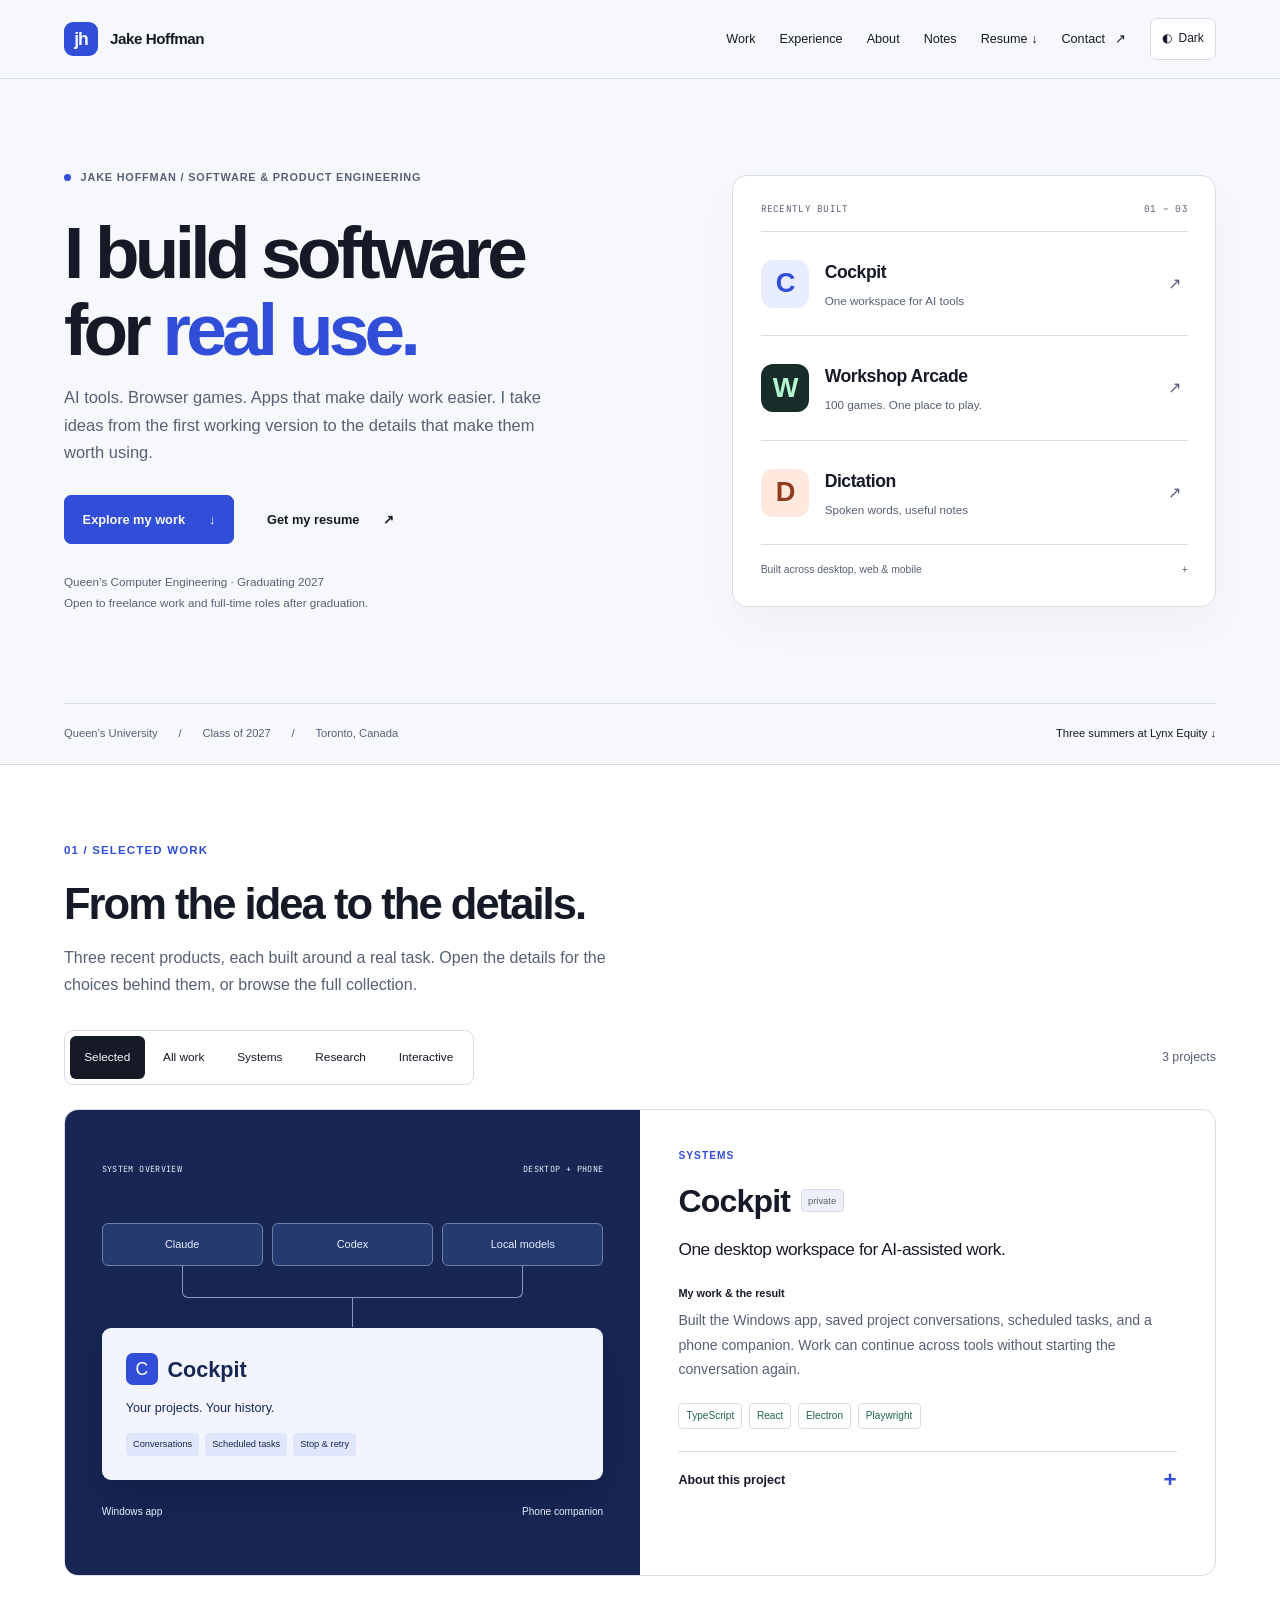
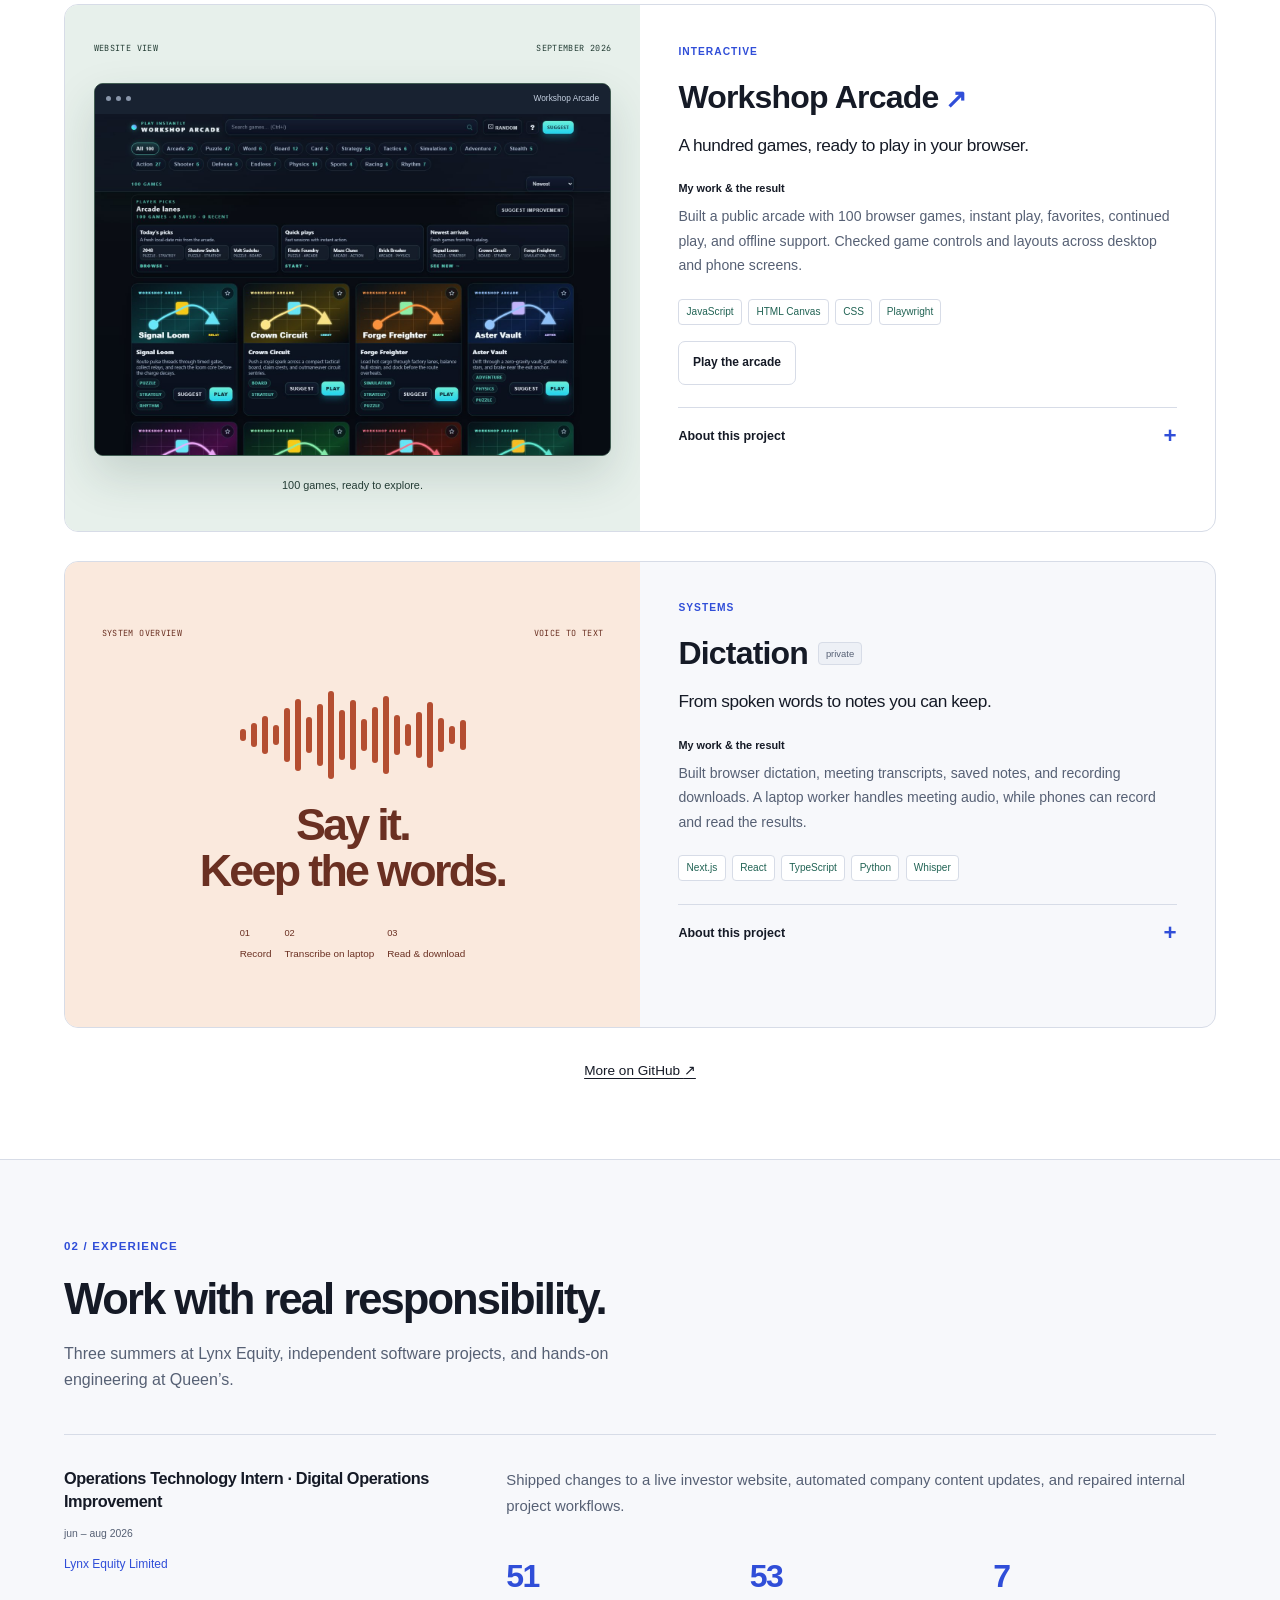
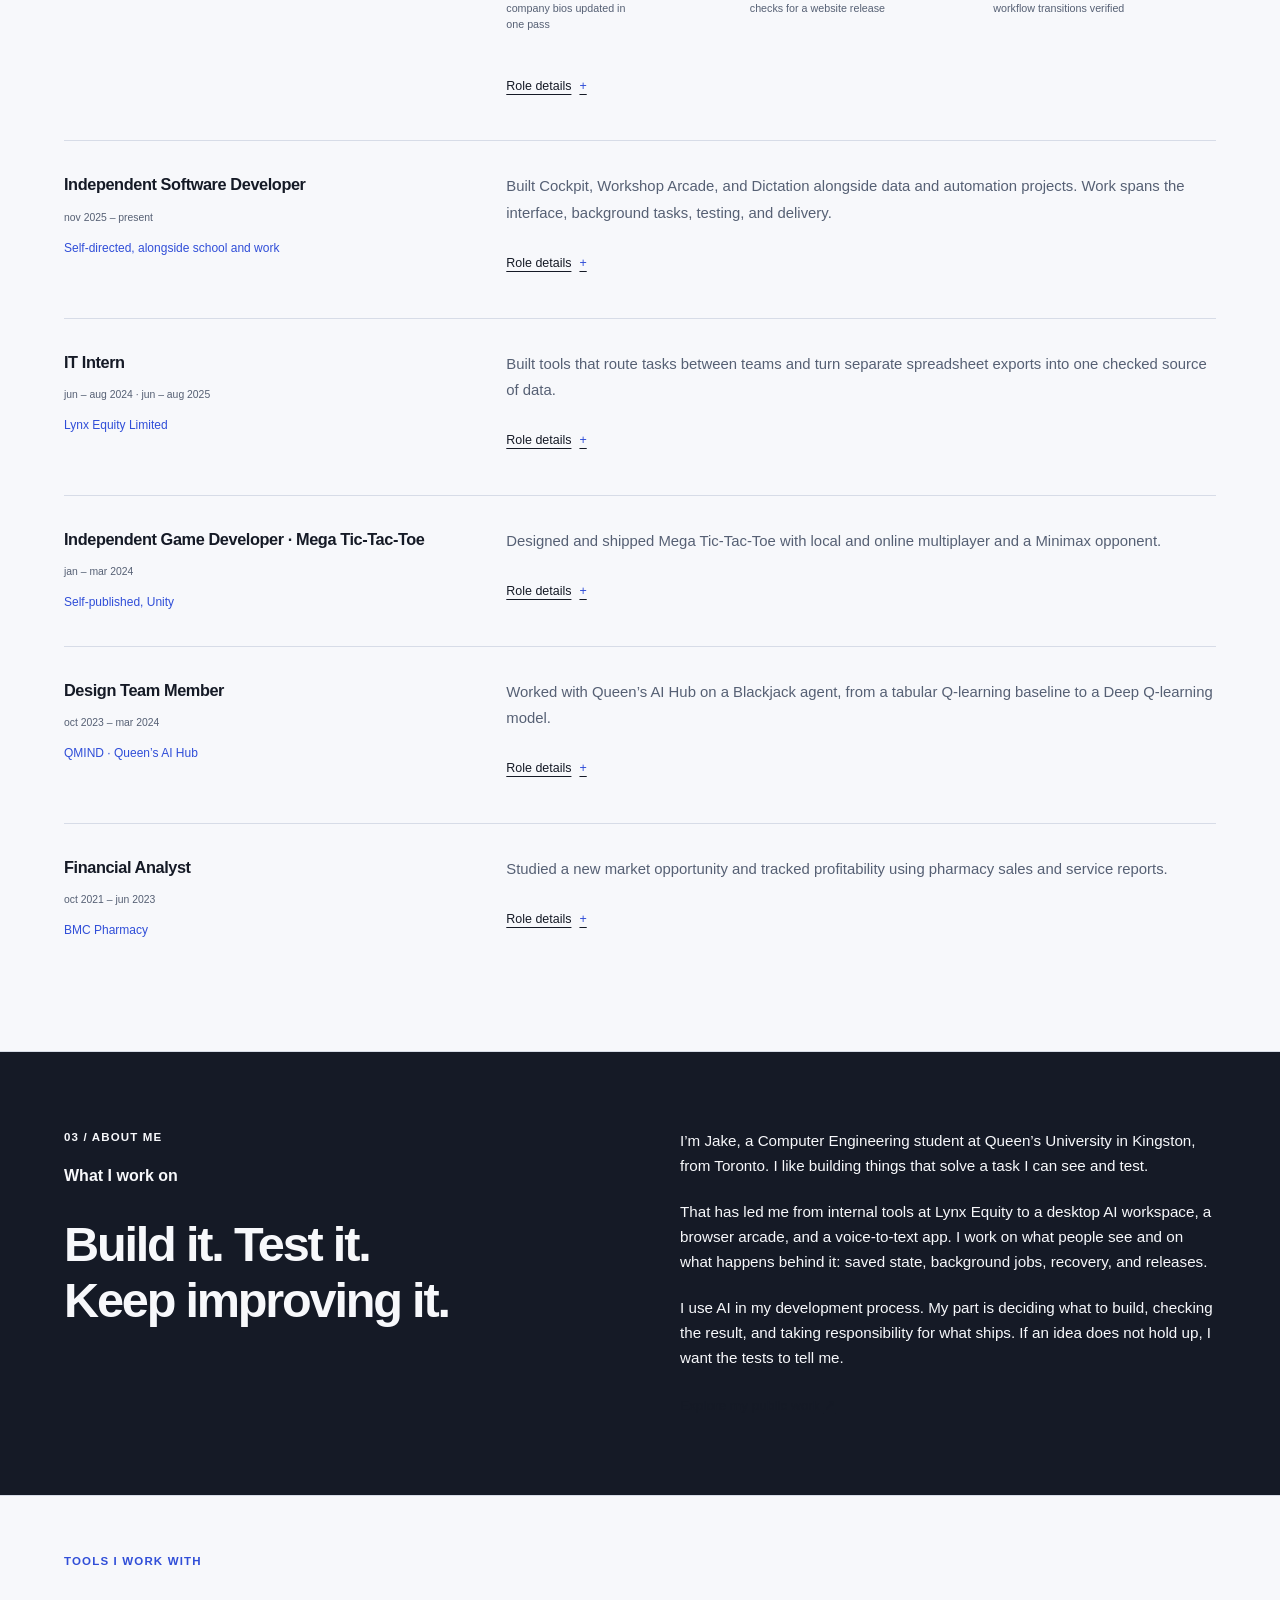
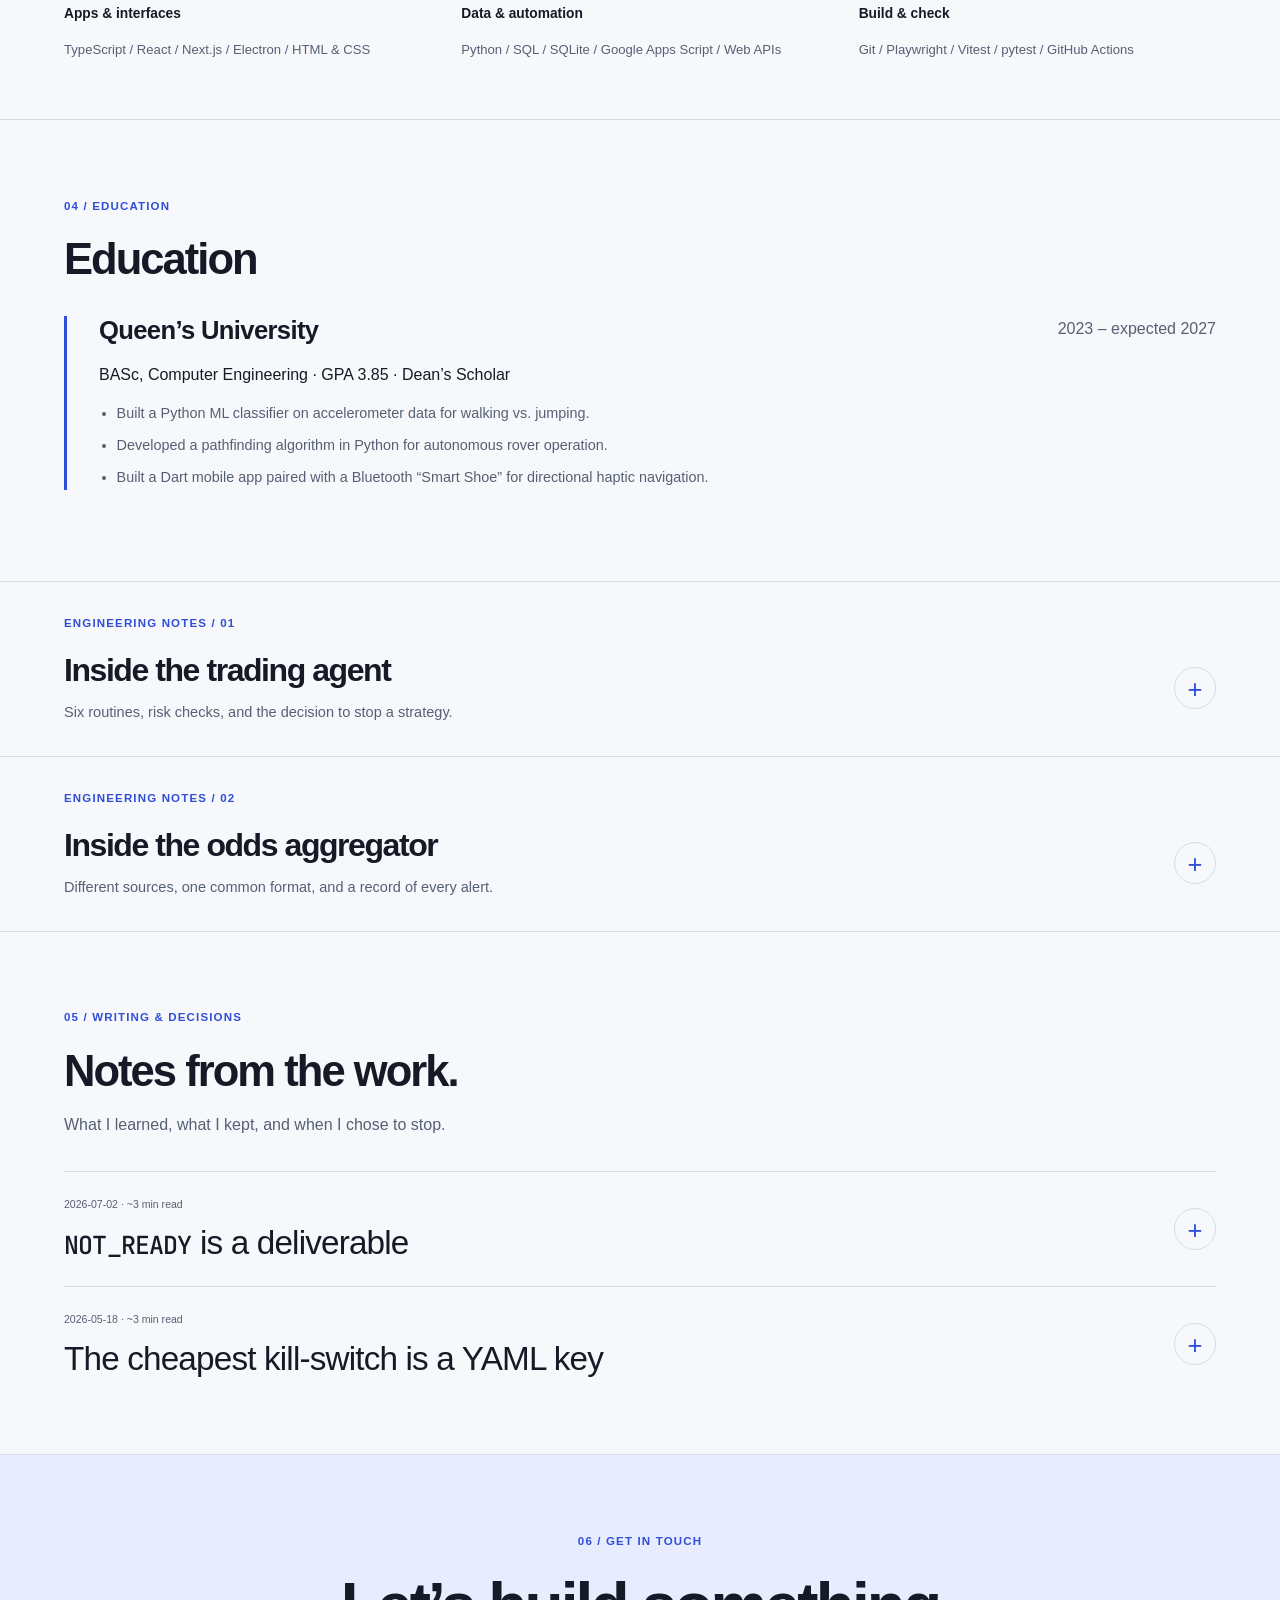
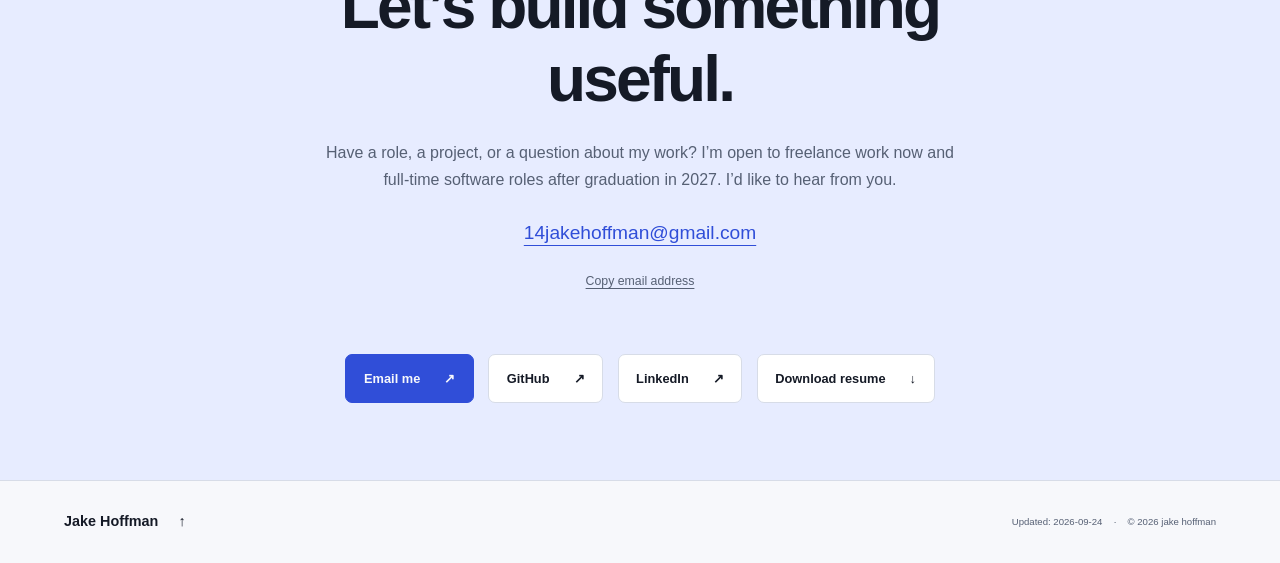
==== index.html @ 3e536b74 "Mark Contact as current at the bottom of the page" ====
<!doctype html>
<html lang="en">
  <head>
    <meta charset="utf-8" />
    <meta name="viewport" content="width=device-width, initial-scale=1" />
    <title>Jake Hoffman | Software, AI Tools &amp; Web Apps</title>
    <script>
      (function () {
        try {
          var stored = localStorage.getItem("jh-theme");
          var prefersLight = window.matchMedia("(prefers-color-scheme: light)").matches;
          var theme = stored || (prefersLight ? "light" : "dark");
          document.documentElement.setAttribute("data-theme", theme);
        } catch (e) {}
      })();
    </script>
    <meta name="description" content="Jake Hoffman builds software for real use: an AI workspace, 100 browser games, and voice-to-text tools. Queen's Computer Engineering, class of 2027." />
    <link rel="preload" href="assets/fonts/jetbrains-mono-variable.woff2" as="font" type="font/woff2" crossorigin />
    <link rel="stylesheet" href="styles.css?v=fb55c5b40f" />
    <noscript><style>.nav-toggle { display: none; } .nav-menu { display: flex; position: static; max-height: none; flex-wrap: wrap; flex-direction: row; gap: 1rem; padding: 0 0 1rem; width: 100%; } .site-header { position: static; } .site-nav { flex-wrap: wrap; padding-top: 1rem; } .theme-toggle { display: none; }</style></noscript>
    <meta property="og:type" content="profile" />
    <meta property="og:title" content="Jake Hoffman | Software built for real use" />
    <meta property="og:description" content="Explore Cockpit, Workshop Arcade, Dictation, and the work behind them. Queen's Computer Engineering, class of 2027." />
    <meta property="og:url" content="https://jakethehoffer.github.io/website/" />
    <meta property="og:image" content="https://jakethehoffer.github.io/website/assets/og-image.png" />
    <meta property="og:image:width" content="1200" />
    <meta property="og:image:height" content="630" />
    <meta property="og:image:alt" content="Jake Hoffman. Software built for real use. Queen's University, class of 2027, Toronto, Canada." />
    <meta name="twitter:card" content="summary_large_image" />
    <meta name="twitter:image" content="https://jakethehoffer.github.io/website/assets/og-image.png" />
    <meta name="theme-color" content="#101318" media="(prefers-color-scheme: dark)" />
    <meta name="theme-color" content="#f7f8fb" media="(prefers-color-scheme: light)" />
    <link rel="icon" type="image/svg+xml" href="favicon.svg" />
    <link rel="icon" type="image/x-icon" href="favicon.ico" sizes="32x32" />
    <link rel="apple-touch-icon" href="apple-touch-icon.png" sizes="180x180" />
    <link rel="canonical" href="https://jakethehoffer.github.io/website/" />
    <meta name="author" content="Jake Hoffman" />
    <script type="application/ld+json">
    {
      "@context": "https://schema.org",
      "@type": "Person",
      "name": "Jake Hoffman",
      "email": "mailto:14jakehoffman@gmail.com",
      "url": "https://jakethehoffer.github.io/website/",
      "affiliation": {
        "@type": "CollegeOrUniversity",
        "name": "Queen's University"
      },
      "jobTitle": "Computer Engineering Student",
      "knowsAbout": [
        "Python", "TypeScript", "JavaScript", "React", "Electron", "SQL",
        "Next.js", "Playwright", "Unity",
        "Machine learning", "Automation", "Desktop applications"
      ],
      "sameAs": [
        "https://github.com/jakethehoffer",
        "https://www.linkedin.com/in/jake-hoffman-7117692a5/"
      ]
    }
    </script>
  </head>
  <body>
    <a class="skip-link" href="#main">Skip to content</a>

    <header class="site-header">
      <nav class="site-nav container" aria-label="Primary">
        <a class="nav-brand" href="#top" aria-label="Jake Hoffman, home"><span class="brand-mark" aria-hidden="true">jh</span><span>Jake Hoffman</span></a>
        <button class="nav-toggle" type="button" aria-expanded="false" aria-controls="nav-menu" aria-label="Open navigation"><span></span><span></span></button>
        <ul class="nav-menu" id="nav-menu">
          <li><a href="#projects">Work</a></li>
          <li><a href="#experience">Experience</a></li>
          <li><a href="#about">About</a></li>
          <li><a href="#writing">Notes</a></li>
          <li><a class="nav-resume" href="resume.pdf" download="Jake-Hoffman-Resume.pdf">Resume <span aria-hidden="true">↓</span></a></li>
          <li><a class="nav-contact" href="#contact">contact <span aria-hidden="true">↗</span></a></li>
          <li><button class="theme-toggle" type="button" aria-label="Switch theme"><span aria-hidden="true">◐</span> <span class="theme-toggle__label">Theme</span></button></li>
        </ul>
      </nav>
    </header>

    <main id="main">
      <section id="top" class="hero">
        <div class="container">
          <div class="hero__grid">
            <div class="hero__intro">
              <p class="hero__eyebrow"><span class="availability-dot" aria-hidden="true"></span> Jake Hoffman / Software &amp; product engineering</p>
              <h1>I build software<br>for <span>real use.</span></h1>
              <p class="hero__description">AI tools. Browser games. Apps that make daily work easier. I take ideas from the first working version to the details that make them worth using.</p>
              <div class="hero__ctas"><a class="btn btn--primary" href="#projects">Explore my work <span aria-hidden="true">&darr;</span></a><a class="btn btn--ghost" href="resume.pdf" download="Jake-Hoffman-Resume.pdf">Get my resume <span aria-hidden="true">&nearr;</span></a></div>
              <p class="hero__availability">Queen&rsquo;s Computer Engineering &middot; Graduating 2027<br>Open to freelance work and full-time roles after graduation.</p>
            </div>
            <aside class="work-index" aria-label="Recent projects">
              <div class="work-index__heading"><span>RECENTLY BUILT</span><span>01 &ndash; 03</span></div>
              <a href="#project-cockpit"><span class="work-icon work-icon--cockpit" aria-hidden="true">C</span><span><strong>Cockpit</strong><small>One workspace for AI tools</small></span><span aria-hidden="true">&nearr;</span></a>
              <a href="#project-workshop-arcade"><span class="work-icon work-icon--arcade" aria-hidden="true">W</span><span><strong>Workshop Arcade</strong><small>100 games. One place to play.</small></span><span aria-hidden="true">&nearr;</span></a>
              <a href="#project-dictation"><span class="work-icon work-icon--dictation" aria-hidden="true">D</span><span><strong>Dictation</strong><small>Spoken words, useful notes</small></span><span aria-hidden="true">&nearr;</span></a>
              <div class="work-index__foot"><span>Built across desktop, web &amp; mobile</span><span aria-hidden="true">+</span></div>
            </aside>
          </div>
          <div class="hero__bottom"><p class="hero__metrics"><span>Queen&rsquo;s University</span><span>Class of 2027</span><span>Toronto, Canada</span></p><a href="#experience">Three summers at Lynx Equity <span aria-hidden="true">&darr;</span></a></div>
        </div>
      </section>
      <section id="projects" class="section">
        <div class="container">
          <p class="section__label">01 / Selected work</p>
          <h2>From the idea to the details.</h2>
          <p class="section__intro">Three recent products, each built around a real task. Open the details for the choices behind them, or browse the full collection.</p>
          <div class="project-toolbar" hidden>
            <div class="project-filters" role="group" aria-label="Filter projects">
              <button type="button" data-filter="selected" aria-pressed="true">Selected</button>
              <button type="button" data-filter="all" aria-pressed="false">All work</button>
              <button type="button" data-filter="systems" aria-pressed="false">Systems</button>
              <button type="button" data-filter="research" aria-pressed="false">Research</button>
              <button type="button" data-filter="interactive" aria-pressed="false">Interactive</button>
            </div>
            <p class="project-count" role="status" aria-live="polite" aria-atomic="true"></p>
          </div>
          <div class="projects" id="project-list">
<!-- BEGIN projects-block (generated by scripts/generate-cards.py from projects.yml; do not edit) -->
            <article class="project">
              <figure class="project__visual project__visual--cockpit" aria-label="Cockpit system overview">
                <figcaption><span>SYSTEM OVERVIEW</span><span>DESKTOP + PHONE</span></figcaption>
                <div class="engine-row"><span>Claude</span><span>Codex</span><span>Local models</span></div>
                <div class="diagram-join" aria-hidden="true"></div>
                <div class="workspace-panel"><div class="workspace-title"><span aria-hidden="true">C</span><strong>Cockpit</strong></div><p>Your projects. Your history.</p><div class="workspace-features"><span>Conversations</span><span>Scheduled tasks</span><span>Stop &amp; retry</span></div></div>
                <div class="device-row"><span>Windows app</span><span>Phone companion</span></div>
              </figure>
              <div class="project__content">
              <header class="project__head" id="project-cockpit" data-category="systems" data-selected="true">
                <span class="project__category">systems</span>
                <span class="status status--shipped" role="img" aria-label="Status: shipped"></span>
                <span class="project__status-label">SHIPPED</span>
                <span class="project__last-commit">2026</span>
              </header>
              <h3 class="project__name">Cockpit <span class="project__private">private</span></h3>
              <p class="project__what">One desktop workspace for AI-assisted work.</p>
              <p class="project__outcome"><span>My work &amp; the result</span>Built the Windows app, saved project conversations, scheduled tasks, and a phone companion. Work can continue across tools without starting the conversation again.</p>
              <p class="project__chips" aria-label="Tools used"><span>TypeScript</span><span>React</span><span>Electron</span><span>Playwright</span></p>
              <details class="project__details">
                <summary>About this project<span class="visually-hidden">: Cockpit</span></summary>
                <p class="project__body">An Electron and React app that brings Claude, Codex, and local models into a shared project workspace.</p>
                <p class="project__body">The hard part is keeping the work intact when an engine stops, a limit is reached, or a task resumes later. I built around saved history, explicit stop and retry controls, and recovery that keeps the original request. The app also includes scheduled tasks, a shared terminal, and a phone companion. Packaged releases are checked against the finished installer. Private code; this page shows a system overview.</p>
                <p class="project__metrics">Windows desktop app &middot; phone companion &middot; saved project history</p>
              </details>
              </div>
            </article>

            <article class="project">
              <figure class="project__visual project__visual--workshop">
                <figcaption><span>WEBSITE VIEW</span><span>SEPTEMBER 2026</span></figcaption>
                <div class="arcade-window"><div class="window-bar" aria-hidden="true"><i></i><i></i><i></i><span>Workshop Arcade</span></div><img src="assets/projects/workshop-arcade.jpg" width="1360" height="900" loading="lazy" decoding="async" alt="Workshop Arcade website with searchable game shelves and colourful playable game cards" /></div>
                <p class="visual-footnote">100 games, ready to explore.</p>
              </figure>
              <div class="project__content">
              <header class="project__head" id="project-workshop-arcade" data-category="interactive" data-selected="true">
                <span class="project__category">interactive</span>
                <span class="status status--shipped" role="img" aria-label="Status: shipped"></span>
                <span class="project__status-label">SHIPPED</span>
                <span class="project__last-commit">2026</span>
              </header>
              <h3 class="project__name"><a href="https://github.com/jakethehoffer/Workshop-Arcade" target="_blank" rel="noopener">Workshop Arcade</a></h3>
              <p class="project__what">A hundred games, ready to play in your browser.</p>
              <p class="project__outcome"><span>My work &amp; the result</span>Built a public arcade with 100 browser games, instant play, favorites, continued play, and offline support. Checked game controls and layouts across desktop and phone screens.</p>
              <p class="project__chips" aria-label="Tools used"><span>JavaScript</span><span>HTML Canvas</span><span>CSS</span><span>Playwright</span></p>
              <p class="project__cta"><a class="btn" href="https://jakethehoffer.github.io/Workshop-Arcade/" target="_blank" rel="noopener">Play the arcade</a></p>
              <details class="project__details">
                <summary>About this project<span class="visually-hidden">: Workshop Arcade</span></summary>
                <p class="project__body">A static web arcade with a shared catalog and a sandboxed player for standalone games.</p>
                <p class="project__body">Discovery, play, and return visits are part of the same product: search and filters help people find a game, direct links make it shareable, and favorites and recent plays keep it easy to return. I worked on game behavior, keyboard and touch controls, saved progress, and small-screen layouts. Release checks cover the catalog, all 100 games, offline behavior, and page-weight budgets.</p>
                <p class="project__metrics">100 browser games &middot; keyboard &amp; touch &middot; install &amp; offline support</p>
              </details>
              </div>
            </article>

            <article class="project">
              <figure class="project__visual project__visual--dictation" aria-label="Dictation processing overview">
                <figcaption><span>SYSTEM OVERVIEW</span><span>VOICE TO TEXT</span></figcaption>
                <div class="voice-wave" aria-hidden="true"><i style="--bar:12px"></i><i style="--bar:24px"></i><i style="--bar:38px"></i><i style="--bar:20px"></i><i style="--bar:54px"></i><i style="--bar:72px"></i><i style="--bar:36px"></i><i style="--bar:62px"></i><i style="--bar:88px"></i><i style="--bar:50px"></i><i style="--bar:70px"></i><i style="--bar:32px"></i><i style="--bar:56px"></i><i style="--bar:78px"></i><i style="--bar:40px"></i><i style="--bar:22px"></i><i style="--bar:46px"></i><i style="--bar:66px"></i><i style="--bar:34px"></i><i style="--bar:18px"></i><i style="--bar:30px"></i></div>
                <p class="voice-title">Say it.<br>Keep the words.</p>
                <ol class="voice-steps"><li><span>01</span>Record</li><li><span>02</span>Transcribe on laptop</li><li><span>03</span>Read &amp; download</li></ol>
              </figure>
              <div class="project__content">
              <header class="project__head" id="project-dictation" data-category="systems" data-selected="true">
                <span class="project__category">systems</span>
                <span class="status status--shipped" role="img" aria-label="Status: shipped"></span>
                <span class="project__status-label">SHIPPED</span>
                <span class="project__last-commit">2026</span>
              </header>
              <h3 class="project__name">Dictation <span class="project__private">private</span></h3>
              <p class="project__what">From spoken words to notes you can keep.</p>
              <p class="project__outcome"><span>My work &amp; the result</span>Built browser dictation, meeting transcripts, saved notes, and recording downloads. A laptop worker handles meeting audio, while phones can record and read the results.</p>
              <p class="project__chips" aria-label="Tools used"><span>Next.js</span><span>React</span><span>TypeScript</span><span>Python</span><span>Whisper</span></p>
              <details class="project__details">
                <summary>About this project<span class="visually-hidden">: Dictation</span></summary>
                <p class="project__body">A phone-friendly web app for live dictation and meeting transcripts, with a separate Python speech worker.</p>
                <p class="project__body">Notes save on the device, with optional private sharing across devices. Meeting recordings are uploaded for laptop-based transcription and returned with timestamps and speaker labels. I worked on durable uploads, retry recovery, storage changes that preserve notes, and downloads that keep the original audio available. Speaker labels are estimates, and meeting processing still requires the laptop.</p>
                <p class="project__metrics">Browser &amp; phone &middot; local notes &middot; private recording downloads</p>
              </details>
              </div>
            </article>

            <article class="project">

              <div class="project__content">
              <header class="project__head" id="project-trader" data-category="systems" data-selected="false">
                <span class="project__category">systems</span>
                <span class="status status--active" role="img" aria-label="Status: active"></span>
                <span class="project__status-label">ACTIVE</span>
                <span class="project__last-commit" data-meta="trader.last_commit">last commit: today</span>
              </header>
              <h3 class="project__name">trader <span class="project__private">private</span></h3>
              <p class="project__what">An S&amp;P 500 paper-trading agent with risk checks built in from the start.</p>
              <p class="project__outcome"><span>My work &amp; the result</span>Owned the scheduling, risk limits, and audit trail. Closed the strategy after a failed holdout. It never traded real money.</p>
              <p class="project__chips" aria-label="Tools used"><span>python</span><span>pytest</span><span>ib_async</span><span>finnhub</span></p>
              <p class="project__cta"><a class="btn" href="#case-study">Read the case study <span aria-hidden="true">&darr;</span></a></p>
              <details class="project__details">
                <summary>About this project<span class="visually-hidden">: trader</span></summary>
                <p class="project__body">24/7 AI swing-trading agent for S&amp;P 500 equities, driven by six scheduled, idempotent routines.</p>
                <p class="project__body">Paper-traded on IBKR + Finnhub news. It passed its 30-day graduation gate, then failed a reserved out-of-sample holdout, so I closed the strategy research rather than tune a sixth variant. Designed the risk model, journaling, and kill-switch from day one.</p>
                <p class="project__metrics">s&amp;p 500 &middot; 6 scheduled agents &middot; ibkr paper</p>
              <pre class="project__sample" aria-label="Example daemon log" tabindex="0"><span class="sample__dim">// example daemon log</span>
<span class="sample__dim">[2026-05-12 09:31:02]</span> <span class="sample__ok">scan_premarket</span>: 14 candidates &rarr; <span class="sample__hi">3 passed</span> (volatility gate)
<span class="sample__dim">[2026-05-12 09:31:18]</span> <span class="sample__ok">place_orders</span>: limit buy 100 NVDA @ 132.40 (paper)
<span class="sample__dim">[2026-05-12 16:00:01]</span> <span class="sample__ok">eod</span>: pnl +1.23%, 1 fill, 0 reject</pre>
              </details>
              </div>
            </article>

            <article class="project">

              <div class="project__content">
              <header class="project__head" id="project-arbitrage" data-category="systems" data-selected="false">
                <span class="project__category">systems</span>
                <span class="status status--active" role="img" aria-label="Status: active"></span>
                <span class="project__status-label">ACTIVE</span>
                <span class="project__last-commit" data-meta="arbitrage.last_commit">last commit: 7d ago</span>
              </header>
              <h3 class="project__name">Odds Aggregator <span class="project__private">private</span></h3>
              <p class="project__what">Turning prices from 19 bookmakers into one stream of checked alerts.</p>
              <p class="project__outcome"><span>My work &amp; the result</span>Built the collection, normalization, and alert pipeline across 19 bookmakers and seven sports.</p>
              <p class="project__chips" aria-label="Tools used"><span>python</span><span>playwright</span><span>sqlite</span><span>alembic</span></p>
              <p class="project__cta"><a class="btn" href="#case-study-arb">Read the case study <span aria-hidden="true">&darr;</span></a></p>
              <details class="project__details">
                <summary>About this project<span class="visually-hidden">: Odds Aggregator</span></summary>
                <p class="project__body">Production arbitrage daemon covering 19 bookmakers across 7 sports.</p>
                <p class="project__body">Ingest &rarr; normalize &rarr; detect cross-book arbs &rarr; push alerts to Telegram and Discord. Runs 24/7 on a Linux cloud host under systemd, with Alembic-managed schema and replay tooling for postmortems.</p>
                <p class="project__metrics">19 bookmakers &middot; 7 sports &middot; replayable records</p>
              <pre class="project__sample" aria-label="Example alert payload" tabindex="0"><span class="sample__dim">// example alert payload</span>
<span class="sample__hi">[ARB]</span> NHL &middot; Edmonton @ Vegas
  pinnacle  EDM -132   &rarr;  stake 0.567
  betmgm    VGK +145   &rarr;  stake 0.433
  edge      <span class="sample__ok">+0.84%</span>      ttl 4m12s</pre>
              </details>
              </div>
            </article>

            <article class="project">

              <div class="project__content">
              <header class="project__head" id="project-tax-rebalance" data-category="systems" data-selected="false">
                <span class="project__category">systems</span>
                <span class="status status--shipped" role="img" aria-label="Status: shipped"></span>
                <span class="project__status-label">SHIPPED</span>
                <span class="project__last-commit" data-meta="tax-rebalance.last_commit">last commit: 2026-05-18</span>
              </header>
              <h3 class="project__name">tax-rebalance <span class="project__private">private</span></h3>
              <p class="project__what">A weekly portfolio check that explains when to rebalance and when to leave things alone.</p>
              <p class="project__outcome"><span>My work &amp; the result</span>Shipped a read-only tool with 117 tests. It explains rebalance choices and never places trades.</p>
              <p class="project__chips" aria-label="Tools used"><span>python</span><span>async sqlalchemy 2</span><span>httpx</span><span>aiosmtplib</span><span>jinja2</span><span>pytest</span></p>
              <details class="project__details">
                <summary>About this project<span class="visually-hidden">: tax-rebalance</span></summary>
                <p class="project__body">Python CLI that monitors a Canadian TFSA + RRSP portfolio for allocation drift and emails weekly digests with cost-aware rebalance verdicts.</p>
                <p class="project__body">Read-only, so it never places trades. The user takes the action in their broker. Async end to end with SQLAlchemy 2.0 + aiosqlite, httpx, aiosmtplib, jinja2, and structlog. Spec-driven development, where every feature traces to a written design spec and a 21-task TDD implementation plan executed task by task with a two-stage independent review for spec compliance and then code quality.</p>
                <p class="project__metrics">117 tests &middot; ruff-clean &middot; ci on py 3.11 + 3.13</p>
              <pre class="project__sample" aria-label="Example weekly digest" tabindex="0"><span class="sample__dim">// example weekly digest excerpt</span>
<span class="sample__dim">[TFSA]</span> VEQT 60.2% vs target 60.0%  &rarr; <span class="sample__ok">hold</span> (drift &lt;2%)
<span class="sample__dim">[TFSA]</span> XBB  19.4% vs target 20.0%  &rarr; <span class="sample__hi">buy $312</span> (cost-aware)
<span class="sample__dim">[RRSP]</span> VTI  39.8% vs target 40.0%  &rarr; <span class="sample__dim">hold</span> (cost &gt; expected benefit)</pre>
              </details>
              </div>
            </article>

            <article class="project">

              <div class="project__content">
              <header class="project__head" id="project-market-bot" data-category="research" data-selected="false">
                <span class="project__category">research</span>
                <span class="status status--shipped" role="img" aria-label="Status: shipped"></span>
                <span class="project__status-label">SHIPPED</span>
                <span class="project__last-commit">verdict delivered &middot; 2026</span>
              </header>
              <h3 class="project__name">market-bot <span class="project__private">private</span></h3>
              <p class="project__what">Could retail market making work after fees? Seven days of real data said no.</p>
              <p class="project__outcome"><span>My work &amp; the result</span>Seven days of recorded prices, 75 pairs checked, and a NOT_READY verdict. The result was a decision not to trade.</p>
              <p class="project__chips" aria-label="Tools used"><span>python</span><span>sqlite/wal</span><span>websocket</span><span>structlog</span><span>pydantic</span><span>typer</span></p>
              <details class="project__details">
                <summary>About this project<span class="visually-hidden">: market-bot</span></summary>
                <p class="project__body">Market-making feasibility bot for NDAX, a Canadian crypto exchange. Collected real 24/7 venue data before any trading, ran it through a pre-trade synthesizer, and the verdict came back NOT_READY.</p>
                <p class="project__body">Collects 24/7 order-book and trade telemetry with no coverage gaps over NDAX&rsquo;s REST + WebSocket feeds into a SQLite WAL store, then scores every pair against a 9-criterion pre-trade synthesizer. After 7 covered days the verdict was NOT_READY across all 75 CAD pairs. The data shows passive retail market making can't clear a flat 0.20%/fill (40 bps round-trip) venue. A queue-aware paper-fill model confirmed it; the one pair that initially passed was bootstrap-validated and rejected as an artifact of a thin sample. The negative verdict IS the deliverable. 258 tests. The collector ran unattended on a systemd cloud host until the verdict came in.</p>
                <p class="project__metrics">75 pairs &middot; 7 days 24/7 data &middot; 258 tests</p>
              <pre class="project__sample" aria-label="Excerpt from the pre-trade synthesizer verdict" tabindex="0"><span class="sample__dim">// market-bot synth - 7 days 24/7 data, 75 ndax cad pairs</span>
<span class="sample__dim">[PENGU/CAD]</span> median +239 bps  p10 &minus;408 bps  &rarr; <span class="sample__hi">NOT_READY</span> (thin tail, $9.5k/day)
<span class="sample__dim">[BTC/CAD]</span>   spread &lt; 40 bps round-trip fee  &rarr; <span class="sample__hi">NOT_READY</span> (no edge)
<span class="sample__dim">[HYPE/CAD]</span>  passed 9/9 on 50 fills          &rarr; <span class="sample__hi">NOT_READY</span> (min_used_fills gate)
<span class="sample__dim">// realized_net_p10 &ge; 0 held for 0 of 61 pairs &rarr; NOT_READY &times; 75</span></pre>
              </details>
              </div>
            </article>

            <article class="project">

              <div class="project__content">
              <header class="project__head" id="project-trades-agency" data-category="research" data-selected="false">
                <span class="project__category">research</span>
                <span class="status status--shipped" role="img" aria-label="Status: shipped"></span>
                <span class="project__status-label">SHIPPED</span>
                <span class="project__last-commit">abandoned &middot; 2026</span>
              </header>
              <h3 class="project__name"><a href="https://github.com/jakethehoffer/trades-agency" target="_blank" rel="noopener">trades-agency</a></h3>
              <p class="project__what">A receptionist and lead-generation service, tested with real customer outreach.</p>
              <p class="project__outcome"><span>My work &amp; the result</span>Built the service, tested outreach with 32 contacts, then closed the venture after zero positive replies.</p>
              <p class="project__chips" aria-label="Tools used"><span>python</span><span>google places api</span><span>llm</span><span>sdr</span><span>receptionist agent</span></p>
              <details class="project__details">
                <summary>About this project<span class="visually-hidden">: trades-agency</span></summary>
                <p class="project__body">AI receptionist + lead-gen service targeting Toronto trades. Built the full stack, ran a real customer-discovery experiment, and abandoned the venture on the data.</p>
                <p class="project__body">Three Python subsystems: lead-gen via Google Places API, an LLM-driven SDR generating cold outreach, and a conversational receptionist agent (&ldquo;Riley&rdquo;) with booking and message-taking logic. Ran a 32-contact cold-outreach experiment over four days (18 SMS, 14 email) and got 0 positive replies. Wrote a Bayesian post-mortem ranking six hypotheses; the leading explanation was ICP/channel mismatch. Small Toronto trades simply don&rsquo;t engage with cold outreach from strangers. Abandoned the venture rather than burning more credibility and time on a non-responsive niche.</p>
                <p class="project__metrics">32 contacts &middot; 0 positive replies &middot; 6 hypotheses ranked</p>
              <pre class="project__sample" aria-label="Excerpt from post-mortem hypothesis ranking" tabindex="0"><span class="sample__dim">// cold outreach batch 1 - 32 contacts, 0 positive replies</span>
<span class="sample__dim">[H1]</span> wrong icp for cold inbound      <span class="sample__hi">strong</span> (0/32 across 2 channels)
<span class="sample__dim">[H2]</span> send time wrong (sat 2pm)      <span class="sample__dim">weak</span>   (wouldn&rsquo;t explain 0%)
<span class="sample__dim">[H6]</span> wrong offer (missed-call pmf)  <span class="sample__hi">strong</span> (never validated demand)
<span class="sample__dim">// recommendation: warm-intro experiment before more cold outreach</span></pre>
              </details>
              </div>
            </article>

            <article class="project">

              <div class="project__content">
              <header class="project__head" id="project-equity-arbs" data-category="research" data-selected="false">
                <span class="project__category">research</span>
                <span class="status status--shipped" role="img" aria-label="Status: shipped"></span>
                <span class="project__status-label">SHIPPED</span>
                <span class="project__last-commit">v1.0 &middot; 2026</span>
              </header>
              <h3 class="project__name"><a href="https://github.com/jakethehoffer/equity-arbs" target="_blank" rel="noopener">equity-arbs</a></h3>
              <p class="project__what">A research toolkit that put a trading idea through its tests, then retired it.</p>
              <p class="project__outcome"><span>My work &amp; the result</span>Built the research and backtest tools. Retired the strategy after measuring a ceiling of roughly 0.6% per year.</p>
              <p class="project__chips" aria-label="Tools used"><span>python</span><span>asyncio</span><span>sqlalchemy 2</span><span>statsmodels</span><span>pydantic</span><span>typer</span></p>
              <details class="project__details">
                <summary>About this project<span class="visually-hidden">: equity-arbs</span></summary>
                <p class="project__body">Async Python stat-arb research toolkit for TSX-listed equities and ETFs. Documented a hard ceiling and retired at v1.0.</p>
                <p class="project__body">Engle-Granger cointegration + OLS hedge ratio + Ornstein-Uhlenbeck half-life scoring across an 80-name TSX universe; rolling-window regime-stability sweep; configurable backtest engine with z-score entry/exit, hold-time cap, and stop-loss buffer. Six analysis arcs, 76 unit tests. The backtest proved the strategy works mathematically (+$216 net across 6 ETF pairs at zero commissions) but caps at ~0.6% annual return on $5K capital, below the passive TSX index alternative. Shipped a correct negative; retired the project at v1.0 with the toolkit as a reusable research asset.</p>
                <p class="project__metrics">76 tests &middot; 80 equities + 39 etfs &middot; 6 analysis arcs</p>
              <pre class="project__sample" aria-label="Example backtest verdict" tabindex="0"><span class="sample__dim">// example backtest result - etf pairs, 7 years</span>
<span class="sample__dim">[XIU/XIC]</span> coint p=0.001  half-life 22d  &rarr; <span class="sample__ok">+$84</span> (entries 14, hits 9)
<span class="sample__dim">[XEG/XIT]</span> coint p=0.024  half-life 18d  &rarr; <span class="sample__hi">-$31</span> (entries 8, hits 3)
<span class="sample__dim">// net 6 pairs over 7y: +$216 (zero fees) &rarr; ~$30/yr at retail capital → below tsx index</span></pre>
              </details>
              </div>
            </article>

            <article class="project">

              <div class="project__content">
              <header class="project__head" id="project-mega-tictactoe" data-category="interactive" data-selected="false">
                <span class="project__category">interactive</span>
                <span class="status status--shipped" role="img" aria-label="Status: shipped"></span>
                <span class="project__status-label">SHIPPED</span>
                <span class="project__last-commit">mar 2024</span>
              </header>
              <h3 class="project__name"><a href="https://jakethehoffer.itch.io/mega-tictactoe" target="_blank" rel="noopener">Mega Tic-Tac-Toe</a></h3>
              <p class="project__what">Nine linked boards. Every move changes where your opponent can play next.</p>
              <p class="project__outcome"><span>My work &amp; the result</span>Shipped a playable Unity game with local and online multiplayer and a Minimax opponent.</p>
              <p class="project__chips" aria-label="Tools used"><span>unity</span><span>c#</span><span>minimax ai</span><span>multiplayer</span></p>
              <figure class="project__media">
                <img src="assets/projects/mega-ttt.webp" alt="Mega Tic-Tac-Toe gameplay: a 3x3 grid of sub-boards with Xs and Os, one sub-board claimed by a large blue O" loading="lazy" decoding="async" width="802" height="802" />
              </figure>
              <p class="project__cta"><a class="btn" href="https://jakethehoffer.itch.io/mega-tictactoe" target="_blank" rel="noopener">play on itch.io &#x2197;</a></p>
              <details class="project__details">
                <summary>About this project<span class="visually-hidden">: Mega Tic-Tac-Toe</span></summary>
                <p class="project__body">Unity game on a 3&times;3 grid of linked Tic-Tac-Toe boards where each move dictates the opponent&rsquo;s next board.</p>
                <p class="project__body">Local + online multiplayer; single player vs. a Minimax-based AI with multiple difficulty levels. Self-shipped indie title on itch.io.</p>
                <p class="project__metrics">unity &middot; c# &middot; minimax ai &middot; local + online mp</p>
              </details>
              </div>
            </article>

            <article class="project">

              <div class="project__content">
              <header class="project__head" id="project-smart-shoe" data-category="interactive" data-selected="false">
                <span class="project__category">interactive</span>
                <span class="status status--shipped" role="img" aria-label="Status: shipped"></span>
                <span class="project__status-label">SHIPPED</span>
                <span class="project__last-commit">2024</span>
              </header>
              <h3 class="project__name">Smart Shoe Navigation</h3>
              <p class="project__what">A phone app that guides your next turn through vibrations in a Bluetooth shoe.</p>
              <p class="project__outcome"><span>My work &amp; the result</span>Built the Dart app and Bluetooth controls for directional haptic navigation.</p>
              <p class="project__chips" aria-label="Tools used"><span>dart</span><span>flutter</span><span>bluetooth</span><span>embedded</span></p>
              <details class="project__details">
                <summary>About this project<span class="visually-hidden">: Smart Shoe Navigation</span></summary>
                <p class="project__body">Dart mobile app pairing via Bluetooth to a &ldquo;Smart Shoe&rdquo; for turn-by-turn directions.</p>
                <p class="project__body">Users enter a destination; the app delivers on-screen prompts plus directional haptic feedback in the shoe itself.</p>
                <p class="project__metrics">dart &middot; flutter &middot; bluetooth &middot; embedded haptics</p>
              <pre class="project__sample" aria-label="Example API call" tabindex="0"><span class="sample__dim">// example api call - turn right in 30m</span>
shoe.pulse(side: <span class="sample__hi">Side.right</span>,
           strength: 0.7,
           pattern: <span class="sample__hi">Pattern.doubleTap</span>);</pre>
              </details>
              </div>
            </article>

            <article class="project">

              <div class="project__content">
              <header class="project__head" id="project-walking-jumping" data-category="research" data-selected="false">
                <span class="project__category">research</span>
                <span class="status status--shipped" role="img" aria-label="Status: shipped"></span>
                <span class="project__status-label">SHIPPED</span>
                <span class="project__last-commit">2023</span>
              </header>
              <h3 class="project__name">Walking / Jumping Classifier</h3>
              <p class="project__what">Teaching a model to tell walking from jumping using movement data.</p>
              <p class="project__outcome"><span>My work &amp; the result</span>Built the path from accelerometer recordings to a trained and evaluated movement classifier.</p>
              <p class="project__chips" aria-label="Tools used"><span>python</span><span>numpy</span><span>scikit-learn</span><span>signal processing</span></p>
              <figure class="project__media">
                <img src="assets/projects/walking-jumping-cm.png" alt="Confusion matrix: 182 true walking, 156 true jumping, 7+5 misclassifications. Accuracy 0.965, F1 0.964." loading="lazy" decoding="async" width="660" height="440" />
              </figure>
              <details class="project__details">
                <summary>About this project<span class="visually-hidden">: Walking / Jumping Classifier</span></summary>
                <p class="project__body">Python ML pipeline classifying accelerometer time-series as walking vs. jumping.</p>
                <p class="project__body">Covers the full pipeline, from data collection and feature engineering through model training and evaluation. Course capstone shipped with reproducible scripts.</p>
                <p class="project__metrics">python &middot; accelerometer &middot; signal processing</p>
              </details>
              </div>
            </article>
<!-- END projects-block -->
          </div>
          <p class="projects__more"><a href="https://github.com/jakethehoffer" target="_blank" rel="noopener">More on GitHub <span aria-hidden="true">↗</span></a></p>
        </div>
      </section>
      <section id="experience" class="section">
        <div class="container">
          <p class="section__label">02 / Experience</p>
          <h2>Work with real responsibility.</h2>
          <p class="section__intro">Three summers at Lynx Equity, independent software projects, and hands-on engineering at Queen&rsquo;s.</p>
          <ol class="timeline">

            <li class="timeline__item" id="experience-lynx">
              <header class="timeline__head">
                <span class="status status--shipped" aria-hidden="true"></span>
                <h3 class="timeline__role">Operations Technology Intern &middot; Digital Operations Improvement</h3>
                <span class="timeline__dates">jun &ndash; aug 2026</span>
              </header>
              <p class="timeline__org">Lynx Equity Limited</p>
              <div class="timeline__body"><p class="role-summary">Shipped changes to a live investor website, automated company content updates, and repaired internal project workflows.</p><div class="role-results"><p><strong>51</strong><span>company bios updated in one pass</span></p><p><strong>53</strong><span>checks for a website release</span></p><p><strong>7</strong><span>workflow transitions verified</span></p></div>
                <details class="role-details"><summary>Role details<span class="visually-hidden">: Operations Technology Intern at Lynx Equity</span></summary>
              <ul class="timeline__bullets">
                <li>Shipped releases on Lynx&rsquo;s live investor website through the Webflow API rather than by hand in the Designer. A round of 14 changes across the Invest page and FAQs went from request to live in an afternoon, behind 53 scripted checks run against staging and then production.</li>
                <li>Gated an earlier round of 24 changes across all 15 pages behind a scripted audit that caught 4 defects before launch. The worst was an invisible full-screen layer that would have blocked every tap on the portfolio page for tablet visitors.</li>
                <li>Replaced all 51 portfolio-company bios in one scripted pass instead of roughly 3 hours of manual entry, checked by a rule designed to break if a bio ever landed on the wrong company. All 51 mapped correctly, and 3 defects in my own extraction turned up before publish.</li>
                <li>Verified all 7 stage transitions across the six boards of the portfolio&rsquo;s Monday.com project system, traced the failure that was silently blocking project intake to its cause, and shipped a gate that requires five fields before a project can enter delivery. A later pass found a defect overwriting each project&rsquo;s start date at the Planning stage, so every project routed through it had been reporting its duration from the approval rather than the work.</li>
                <li>This was the 3rd consecutive summer at Lynx. The first two terms below were IT internships, and this role was scoped around software, automation, and AI.</li>
              </ul>
                </details>
              </div>
            </li>

            <li class="timeline__item" id="experience-independent">
              <header class="timeline__head">
                <span class="status status--active" aria-hidden="true"></span>
                <h3 class="timeline__role">Independent Software Developer</h3>
                <span class="timeline__dates">nov 2025 &ndash; present</span>
              </header>
              <p class="timeline__org">Self-directed, alongside school and work</p>
              <div class="timeline__body"><p class="role-summary">Built Cockpit, Workshop Arcade, and Dictation alongside data and automation projects. Work spans the interface, background tasks, testing, and delivery.</p>
                <details class="role-details"><summary>Role details<span class="visually-hidden">: Independent Software Engineer</span></summary>
              <ul class="timeline__bullets">
                  <li>Built a Windows workspace that brings Claude, Codex, and local models into saved project conversations, with a phone companion and scheduled tasks.</li>
                  <li>Developed a public arcade of 100 browser games, with search, favorites, continued play, and checks across phone and desktop layouts.</li>
                  <li>Built a dictation and meeting-transcript app with local notes, private sharing, recording downloads, and laptop-based speech processing.</li>
                </ul>
                </details>
              </div>
            </li>

            <li class="timeline__item" id="experience-lynx-it">
              <header class="timeline__head">
                <span class="status status--shipped" aria-hidden="true"></span>
                <h3 class="timeline__role">IT Intern</h3>
                <span class="timeline__dates">jun &ndash; aug 2024 &middot; jun &ndash; aug 2025</span>
              </header>
              <p class="timeline__org">Lynx Equity Limited</p>
              <div class="timeline__body"><p class="role-summary">Built tools that route tasks between teams and turn separate spreadsheet exports into one checked source of data.</p>
                <details class="role-details"><summary>Role details<span class="visually-hidden">: IT Intern at Lynx Equity</span></summary>
              <ul class="timeline__bullets">
                <li>Built a task-management system on Monday.com that streamlined communication between subsidiaries by auto-routing issues to the right workflow queue.</li>
                <li>Designed an On/Off-Boarding workflow with standardized role-based tasks, handoffs, and approvals; delivered a stakeholder demo and shipped feedback into the final product.</li>
                <li>Wrote Google Apps Script (JavaScript) to ingest multiple Excel exports into a single Google Sheet, apply pricing logic, and track unmatched keys for reconciliation; added a Sheets custom menu and logic for dynamic Excel file IDs.</li>
                <li>Conducted DNS lookups across subsidiary domains to inventory email providers, SSL status, and other domain metadata.</li>
              </ul>
                </details>
              </div>
            </li>

            <li class="timeline__item" id="experience-game-dev">
              <header class="timeline__head">
                <span class="status status--shipped" aria-hidden="true"></span>
                <h3 class="timeline__role">Independent Game Developer &middot; Mega Tic-Tac-Toe</h3>
                <span class="timeline__dates">jan &ndash; mar 2024</span>
              </header>
              <p class="timeline__org">Self-published, Unity</p>
              <div class="timeline__body"><p class="role-summary">Designed and shipped Mega Tic-Tac-Toe with local and online multiplayer and a Minimax opponent.</p>
                <details class="role-details"><summary>Role details<span class="visually-hidden">: Game Development</span></summary>
              <ul class="timeline__bullets">
                <li>Designed and programmed a Unity game on a 3&times;3 grid of linked Tic-Tac-Toe boards where each move dictates the opponent&rsquo;s next board.</li>
                <li>Shipped local + online multiplayer plus single-player vs. a Minimax-based AI with multiple difficulty levels.</li>
              </ul>
                </details>
              </div>
            </li>

            <li class="timeline__item" id="experience-qmind">
              <header class="timeline__head">
                <span class="status status--shipped" aria-hidden="true"></span>
                <h3 class="timeline__role">Design Team Member</h3>
                <span class="timeline__dates">oct 2023 &ndash; mar 2024</span>
              </header>
              <p class="timeline__org">QMIND &middot; Queen&rsquo;s AI Hub</p>
              <div class="timeline__body"><p class="role-summary">Worked with Queen&rsquo;s AI Hub on a Blackjack agent, from a tabular Q-learning baseline to a Deep Q-learning model.</p>
                <details class="role-details"><summary>Role details<span class="visually-hidden">: QMIND Design Team</span></summary>
              <ul class="timeline__bullets">
                <li>Trained a reinforcement-learning agent to play Blackjack alongside the team.</li>
                <li>Built a tabular Q-learning baseline with training loop and basic tests, then helped migrate the system to a Deep Q-learning version so the model could learn policies beyond a simple lookup table.</li>
              </ul>
                </details>
              </div>
            </li>

            <li class="timeline__item" id="experience-analyst">
              <header class="timeline__head">
                <span class="status status--shipped" aria-hidden="true"></span>
                <h3 class="timeline__role">Financial Analyst</h3>
                <span class="timeline__dates">oct 2021 &ndash; jun 2023</span>
              </header>
              <p class="timeline__org">BMC Pharmacy</p>
              <div class="timeline__body"><p class="role-summary">Studied a new market opportunity and tracked profitability using pharmacy sales and service reports.</p>
                <details class="role-details"><summary>Role details<span class="visually-hidden">: Data Analyst</span></summary>
              <ul class="timeline__bullets">
                <li>Scoped the animal-drug compounding market opportunity across SW Ontario.</li>
                <li>Tracked monthly, quarterly, and YoY profitability and margin contribution from drug utilization, expanded services, and Rx reports.</li>
              </ul>
                </details>
              </div>
            </li>

          </ol>
        </div>
      </section>
      <section id="about" class="section about-section">
        <div class="container about-layout">
          <div><p class="section__label">03 / About me</p><h2>What I work on</h2><p class="about__statement">Build it. Test it.<br>Keep improving it.</p></div>
          <div class="about__body"><p>I&rsquo;m Jake, a Computer Engineering student at Queen&rsquo;s University in Kingston, from Toronto. I like building things that solve a task I can see and test.</p><p>That has led me from internal tools at Lynx Equity to a desktop AI workspace, a browser arcade, and a voice-to-text app. I work on what people see and on what happens behind it: saved state, background jobs, recovery, and releases.</p><p>I use AI in my development process. My part is deciding what to build, checking the result, and taking responsibility for what ships. If an idea does not hold up, I want the tests to tell me.</p><a class="text-link" href="https://github.com/jakethehoffer" target="_blank" rel="noopener">Explore my public work <span aria-hidden="true">&nearr;</span></a></div>
        </div>
      </section>
      <section id="skills" class="section skills-section"><div class="container"><p class="section__label">Tools I work with</p><h2 class="visually-hidden">Skills</h2><div class="skills">
        <div class="skill-group"><p class="skill-group__label">Apps &amp; interfaces</p><p class="skill-group__items">TypeScript / React / Next.js / Electron / HTML &amp; CSS</p></div>
        <div class="skill-group"><p class="skill-group__label">Data &amp; automation</p><p class="skill-group__items">Python / SQL / SQLite / Google Apps Script / Web APIs</p></div>
        <div class="skill-group"><p class="skill-group__label">Build &amp; check</p><p class="skill-group__items">Git / Playwright / Vitest / pytest / GitHub Actions</p></div>
      </div></div></section>
      <section id="education" class="section">
        <div class="container">
          <p class="section__label">04 / Education</p>
          <h2>Education</h2>
          <article class="education">
            <header class="education__head">
              <h3 class="education__school">Queen&rsquo;s University</h3>
              <span class="education__dates">2023 &ndash; expected 2027</span>
            </header>
            <p class="education__program">BASc, Computer Engineering &middot; <span class="education__gpa">GPA 3.85 &middot; Dean&rsquo;s Scholar</span></p>
            <ul class="education__highlights">
              <li>Built a Python ML classifier on accelerometer data for walking vs. jumping.</li>
              <li>Developed a pathfinding algorithm in Python for autonomous rover operation.</li>
              <li>Built a Dart mobile app paired with a Bluetooth &ldquo;Smart Shoe&rdquo; for directional haptic navigation.</li>
            </ul>
          </article>
        </div>
      </section>
      <section id="case-study" class="section">
        <div class="container">
          <p class="section__label">Engineering notes / 01</p>
          <details class="case-detail">
            <summary><span class="detail-heading"><h2>Inside the trading agent</h2><span>Six routines, risk checks, and the decision to stop a strategy.</span></span><span class="detail-sign" aria-hidden="true"></span></summary>
            <div class="case-detail__body">
          <p class="case-study__lede">
            Six scheduled, idempotent routines on IBKR paper + Finnhub news.
            Paper-trading the S&amp;P 500 behind a kill-switch and a
            pre-registered graduation gate. It passed that gate and then failed
            a reserved holdout, so it never went live.
          </p>

          <ol class="architecture-flow" aria-label="Trading agent routines">
            <li><span class="architecture-flow__number" aria-hidden="true">01</span><strong>Scan</strong><span>Find candidates before the market opens.</span></li>
            <li><span class="architecture-flow__number" aria-hidden="true">02</span><strong>Check risk</strong><span>Apply limits and the paper-trading gate.</span></li>
            <li><span class="architecture-flow__number" aria-hidden="true">03</span><strong>Place orders</strong><span>Send approved orders to the paper account.</span></li>
            <li><span class="architecture-flow__number" aria-hidden="true">04</span><strong>Monitor</strong><span>Track positions while the market is open.</span></li>
            <li><span class="architecture-flow__number" aria-hidden="true">05</span><strong>Close the day</strong><span>Record results and update risk counters.</span></li>
            <li><span class="architecture-flow__number" aria-hidden="true">06</span><strong>Journal</strong><span>Keep the record each routine works from.</span></li>
          </ol>

          <div class="case-study__prose">
            <h3>The problem</h3>
            <p>A monolith trading bot is one place where every bug becomes a money bug. Splitting the work across six small, idempotent routines means each one can be tested in isolation, re-run safely on failure, and reasoned about on its own. <code>scan_premarket</code> only knows how to filter candidates; <code>gate</code> only knows the risk rules; <code>place_orders</code> only knows the IBKR API. They communicate through the journal, not in-process state.</p>

            <h3>The risk model</h3>
            <p>Default is paper. The kill-switch is a single YAML key (<code>kill_switch.enabled: true</code>) read at the top of every routine. Flip it and the system stops opening positions at the next scheduled tick. Risk counters (per-trade, per-day, per-week) live in committed JSON so the state survives restarts and is reviewable in a diff. The 30-day paper gate is enforced by <code>gate</code> reading a graduation file written only by the EOD routine.</p>

            <h3>What I learned</h3>
            <p>Three things I&rsquo;d repeat on the next agent like this: idempotent scheduled routines from day one (the monolith refactor I avoided would have eaten weeks); kill-switch and risk gates <em>before</em> any trading logic, so strategy iteration can&rsquo;t corrupt state; observability turned out to be the hardest engineering problem, not the math. Knowing <em>why</em> the agent made each call was harder than getting it to make calls at all.</p>

            <h3>How it resolved</h3>
            <p>The paper window closed on 2026-08-12 and passed all six graduation gates, including positive alpha against SPY. A reserved out-of-sample holdout, pre-registered before it ran, failed the next day. The strategy had already been measured against three long historical windows and trailed SPY in all three. Those 30 paper days were the only stretch it ever beat the index, and the margin sat inside the standard error. Five pre-registered improvements had failed by then, so I closed the strategy research rather than tune a sixth variant against a spent holdout. It never traded real money. The bot still runs on paper, which costs nothing, and the scheduling, risk and audit machinery now carries a pre-registered forward study that runs into 2027.</p>
          </div>
            </div>
          </details>
        </div>
      </section>
      <section id="case-study-arb" class="section">
        <div class="container">
          <p class="section__label">Engineering notes / 02</p>
          <details class="case-detail">
            <summary><span class="detail-heading"><h2>Inside the odds aggregator</h2><span>Different sources, one common format, and a record of every alert.</span></span><span class="detail-sign" aria-hidden="true"></span></summary>
            <div class="case-detail__body">
          <p class="case-study__lede">
            Nineteen bookmakers, seven sports, polled continuously. When prices on
            the same outcome diverge enough to clear the vig and transaction
            friction, an alert fires to Telegram and Discord within seconds of
            the gap opening. Runs unattended on a Linux cloud host under
            systemd, with a watchdog on a separate machine and replay
            tooling for postmortems.
          </p>

          <ol class="architecture-flow" aria-label="Odds aggregator data flow">
            <li><span class="architecture-flow__number" aria-hidden="true">01</span><strong>Collect</strong><span>Read prices from the bookmaker sources.</span></li>
            <li><span class="architecture-flow__number" aria-hidden="true">02</span><strong>Normalize</strong><span>Give matching markets a common name.</span></li>
            <li><span class="architecture-flow__number" aria-hidden="true">03</span><strong>Compare</strong><span>Check cross-book prices for a possible edge.</span></li>
            <li><span class="architecture-flow__number" aria-hidden="true">04</span><strong>Alert</strong><span>Send matches to Telegram and Discord.</span></li>
            <li><span class="architecture-flow__number" aria-hidden="true">05</span><strong>Record</strong><span>Keep the inputs for replay and review.</span></li>
          </ol>

          <div class="case-study__prose">
            <h3>The problem</h3>
            <p>A real-time cross-book ingester sounds simple and isn&rsquo;t. Each book formats markets differently, prices go stale within seconds, and books vary wildly in scrape-friendliness. <code>FanDuel</code> removed itself with bot detection; <code>Pinnacle</code> requires auth. An arb that&rsquo;s real on paper is often gone by the time you see it; an arb that looks &ldquo;available&rdquo; is often a stale price. The hard part isn&rsquo;t math, it&rsquo;s <em>fresh</em> math.</p>

            <h3>The system</h3>
            <p>Per-book ingest workers feed a normalization layer that canonicalizes markets (so <code>Moneyline</code> on BetMGM resolves to the same key as <code>h2h</code> on Pinnacle). The arb detector walks canonical odds for each event, converts to implied probabilities, and flags any cross-book combination where &Sigma; implied &lt; 1 minus a configurable edge floor. SQLite with Alembic handles schema evolution. Over ten migrations so far. A separate journal table records every raw scrape, which means failures and false-positives are replayable against the exact inputs that produced them.</p>

            <h3>What I learned / what&rsquo;s next</h3>
            <p>Production scrapers fail in interesting ways. The most underestimated work was <em>defensive ingestion</em>, meaning per-book health scoring, automatic backoff on bot detection, and tolerance for intermittent clusters. The math layer was small; the operations layer was most of it. Next step: a paper-trading recorder that attributes realized P&amp;L to historical alerts without actually placing bets, so the alert pipeline can be calibrated against real outcomes.</p>
          </div>
            </div>
          </details>
        </div>
      </section>
      <section id="writing" class="section">
        <div class="container">
          <p class="section__label">05 / Writing &amp; decisions</p>
          <h2>Notes from the work.</h2>
          <p class="section__intro">What I learned, what I kept, and when I chose to stop.</p>
          <article class="writing-post">
            <details class="essay-detail"><summary><span>
              <p class="writing-post__meta">2026-07-02 &middot; ~3 min read</p>
              <h3><code>NOT_READY</code> is a deliverable</h3>
</span><span class="detail-sign" aria-hidden="true"></span></summary><div class="essay-detail__body">
            <p>This year I shipped three projects whose final artifact is a decision not to proceed. A market-making feasibility bot ended in <code>NOT_READY</code> across all 75 pairs it scored. A stat-arb toolkit backtested to a ceiling of roughly 0.6% a year, so I retired it. A lead generation venture got 0 replies from 32 cold contacts, and I shut the whole thing down. That reads like a losing streak on a portfolio page. I think it was the most defensible engineering I did all year.</p>

            <h3>The trap</h3>
            <p>Nobody tweaks their way to a trustworthy no. If you keep adjusting parameters until something looks positive, you will eventually succeed, and what you end up with is a strategy that only works inside your own backtest. The failure mode isn&rsquo;t laziness, it&rsquo;s hope plus iteration. Every knob you turn after seeing the results converts evidence into curve fitting, and the project quietly stops asking whether the idea is viable and starts asking whether the chart can be made to go up.</p>
            <p>The only defense I know is deciding what counts as a yes before looking at any data. The nine criteria a pair had to clear in market-bot&rsquo;s pre-trade synthesizer were written and tested before any telemetry existed. Seven days of 24/7 order book data later, the verdict was a lookup, not a judgment call.</p>

            <h3>The one that almost passed</h3>
            <p>One pair made it through all nine criteria on 50 fills. That&rsquo;s the dangerous moment. Three weeks of work wants that pair to be real, and there is always a story for why the small sample is fine. The pass went through bootstrap validation instead of celebration. Resampling the fills tells you how often a pair with no real edge produces a run this good, and the answer was often enough that it died as an artifact of a thin sample. The synthesizer got a floor on fill count so the next lucky streak dies on its own.</p>

            <h3>What makes a no trustworthy</h3>
            <p>Give the idea every advantage and let it lose anyway. The stat-arb backtest ran at zero commissions, which makes it a pure upper bound that no fee model can argue with, and it still netted only $216 over seven years across six ETF pairs. Call it $30 a year on retail capital, below just holding the index. When the ceiling is under the floor there is nothing left to argue about.</p>
            <p>The venture experiment worked the same way. Zero replies out of 32 is data, but the deliverable was the post-mortem, which ranked six hypotheses for the silence by how well each one explains 0 for 32 across two channels. The leading explanation was that small trades businesses don&rsquo;t engage cold outreach from strangers, and no email template fixes that. Sending batch two would have been easier than writing that ranking. It also would have been the wrong move.</p>

            <h3>What you keep</h3>
            <p>A clean no isn&rsquo;t nothing. The toolkit survives. The cointegration scanner and backtest engine retired at v1.0 and stay reusable, and the telemetry collector runs anywhere a WebSocket feed exists. The verdicts survive too, since each one is a question I never have to ask again. Mostly you keep the time. The alternative to a defensible no is six more months of maybe, which costs more than any of these projects did.</p>
            <p>The kill-switch essay below is the same instinct applied to running systems. This one is about starting them. Decide the stopping rule before you fall in love with the thing you would have to stop.</p>
            </div></details>
          </article>
          <article class="writing-post">
            <details class="essay-detail"><summary><span>
              <p class="writing-post__meta">2026-05-18 &middot; ~3 min read</p>
              <h3>The cheapest kill-switch is a YAML key</h3>
</span><span class="detail-sign" aria-hidden="true"></span></summary><div class="essay-detail__body">
            <p>You&rsquo;re building something that can blow up and take money, data, or state with it. You need a way to stop it. The instinct is to reach for &ldquo;real&rdquo; infrastructure: a feature flag service, an env var the operator sets at runtime, a row in a database the worker polls. I picked none of those for <code>trader</code>. I used a YAML key. Here&rsquo;s why.</p>

            <h3>The instinct</h3>
            <p>Each of the &ldquo;serious&rdquo; options has real engineering behind it. A feature flag service like LaunchDarkly gives you per-user gates, scheduled rollouts, and audit logs. Sophisticated and well understood. An environment variable, set with <code>KILL_SWITCH=1</code> and a restart, is the textbook twelve-factor move. A row in a <code>kill_switches</code> table that the worker polls on every iteration is composable, supports per-strategy flags, and trivially grows a UI later.</p>
            <p>I have used all three in other contexts and I will use them again. None of them is right for this problem. The kill-switch on a trading agent is not a feature flag and not a deployment toggle. It is a stop button. The thing a stop button needs to do, more than anything else, is <em>work when you press it</em>.</p>

            <h3>Why those are wrong here</h3>
            <p>The asymmetry is the whole argument. For a kill-switch, the cost of failing to stop is catastrophic. Money moves, positions open, the agent keeps trading through the failure. The cost of being too simple is zero, even with one global switch, no per-strategy granularity, and no UI. The decision should optimize for <em>can I reliably stop?</em> and nothing else.</p>
            <p>Each &ldquo;serious&rdquo; option introduces a dependency between <em>I want to stop</em> and <em>I can stop</em>. The feature flag service needs the network; if the network is what&rsquo;s broken, the kill-switch is what&rsquo;s broken. The environment variable requires the operator to be present and the process to restart, and the restart is itself a risky action while a position is open. The database row requires the worker to be talking to the DB to read it, so a degraded DB connection is a degraded kill-switch.</p>
            <p>A YAML key in the repo has no failure mode that isn&rsquo;t also a failure mode of running the code at all.</p>

            <h3>The one-key approach</h3>
            <p>The implementation is six lines of config and four lines of code:</p>
<pre aria-label="kill-switch config" tabindex="0"><code>kill_switch:
  enabled: false</code></pre>
<pre aria-label="kill-switch check code" tabindex="0"><code>def main():
    cfg = yaml.safe_load(open("config.yaml"))
    if cfg["kill_switch"]["enabled"]:
        log.warning("kill_switch enabled; exiting")
        return
    # ... normal routine body</code></pre>
            <p>Flipping the switch is <code>git commit -am 'kill' &amp;&amp; git push</code>. The next scheduled tick reads the new config and exits cleanly without opening a position. The state is in version control, the diff is the audit log, the rollback is <code>git revert</code>, and &ldquo;who triggered the kill&rdquo; is <code>git blame</code>.</p>

            <h3>What you give up</h3>
            <p>No per-strategy flags. No scheduled windows. No UI. No ability to disable opening positions while still allowing closes. That one stings a little, and if I ever need it I&rsquo;ll add a second key, not a second system. All true tradeoffs. None of them answer the question the kill-switch exists to answer, which is: <em>is the agent allowed to trade right now?</em> That is the only question, and one global boolean answers it.</p>

            <h3>The shape of the principle</h3>
            <p>The cheapest tool that solves the actual problem beats the sophisticated tool that also solves problems you don&rsquo;t have. The trap is reaching for infrastructure because it feels more engineered, when the asymmetry of the failure modes points hard at the simple option. Kill-switches are the clearest case I&rsquo;ve worked through. The same shape shows up elsewhere. Risk counters in committed JSON instead of SQLite, and a 30-day paper-trade gate as a file write instead of a feature flag. Same instinct, same result.</p>
            </div></details>
          </article>
        </div>
      </section>
      <section id="contact" class="section">
        <div class="container">
          <p class="section__label">06 / Get in touch</p>
          <h2>Let&rsquo;s build something useful.</h2>
          <p class="contact__lede">Have a role, a project, or a question about my work? I&rsquo;m open to freelance work now and full-time software roles after graduation in 2027. I&rsquo;d like to hear from you.</p>
          <a class="contact__address" href="mailto:14jakehoffman@gmail.com">14jakehoffman@gmail.com</a>
          <button class="copy-email" type="button" hidden>Copy email address</button>
          <p class="copy-status" role="status" aria-live="polite"></p>
          <div class="contact__links">
            <a class="btn btn--primary" href="mailto:14jakehoffman@gmail.com">Email me <span aria-hidden="true">↗</span></a>
            <a class="btn" href="https://github.com/jakethehoffer" target="_blank" rel="noopener">GitHub <span aria-hidden="true">↗</span></a>
            <a class="btn" href="https://www.linkedin.com/in/jake-hoffman-7117692a5/" target="_blank" rel="noopener">LinkedIn <span aria-hidden="true">↗</span></a>
            <a class="btn" href="resume.pdf" download="Jake-Hoffman-Resume.pdf">Download resume <span aria-hidden="true">↓</span></a>
          </div>
        </div>
      </section>
    </main>

    <footer class="site-footer">
      <div class="container site-footer__inner">
        <a class="footer-brand" href="#top">Jake Hoffman <span aria-hidden="true">↑</span></a>
        <p class="site-footer__meta">
          <span data-meta="last_deployed">Updated: 2026-09-24</span>
          <span class="site-footer__sep">&middot;</span>
          <span>&copy; <span id="footer-year">2026</span> jake hoffman</span>
        </p>
      </div>
    </footer>

    <script src="script.js?v=9a5f099c6c" defer></script>
  </body>
</html>
---- styles.css ----
@font-face { font-family: "JetBrains Mono"; src: url("assets/fonts/jetbrains-mono-variable.woff2") format("woff2"); font-weight: 100 900; font-display: swap; }
:root { color-scheme: light; --bg: #f7f8fb; --surface: #ffffff; --soft: #edf0f6; --ink: #151a26; --muted: #566074; --line: #d7dce7; --accent: #304ed8; --accent-soft: #e7ecff; --green: #216354; --mono: "JetBrains Mono", monospace; --sans: Arial, Helvetica, sans-serif; --gutter: clamp(1.25rem,5vw,4.5rem); }
:root[data-theme="dark"] { color-scheme: dark; --bg: #101318; --surface: #181d26; --soft: #212837; --ink: #f3f5fb; --muted: #a8b3c7; --line: #354054; --accent: #a8b8ff; --accent-soft: #253151; --green: #9bdbbf; }
*, *::before, *::after { box-sizing: border-box; }
html { scroll-padding-top: 6rem; }
body { margin: 0; background: var(--bg); color: var(--ink); font: 16px/1.65 var(--sans); -webkit-font-smoothing: antialiased; }
a { color: inherit; text-underline-offset: .23em; }
a:hover { color: var(--accent); }
button { font: inherit; color: inherit; cursor: pointer; border-radius: 0; }
button, a, summary { -webkit-tap-highlight-color: transparent; }
button:focus-visible, a:focus-visible, summary:focus-visible, [tabindex]:focus-visible { outline: 3px solid var(--accent); outline-offset: 5px; }
::selection { background: var(--accent); color: var(--bg); }
[hidden] { display: none !important; }
img, svg { display: block; max-width: 100%; }
img { height: auto; }
h1, h2, h3, p, figure { margin: 0; }
h1, h2, h3 { line-height: 1.14; font-weight: 700; }
h1 { font-size: clamp(3.3rem, 6.1vw, 5.7rem); letter-spacing: -.065em; }
h1 em, .about__statement em { font-family: var(--sans); font-style: normal; font-weight: 700; letter-spacing: -.055em; color: var(--accent); }
h2 { font-size: clamp(2rem, 3.4vw, 3.2rem); letter-spacing: -.045em; }
h3 { font-size: 1.35rem; letter-spacing: -.025em; }
.container { width: 100%; max-width: 1344px; padding-inline: var(--gutter); margin-inline: auto; }
.section { padding-block: clamp(3.5rem, 6vw, 6rem); border-top: 1px solid var(--line); }
.section__label { color: var(--accent); margin-bottom: 1.2rem; text-transform: uppercase; }
.section__intro { max-width: 600px; margin-top: 1rem; color: var(--muted); }
.visually-hidden { position: absolute; width: 1px; height: 1px; padding: 0; margin: -1px; overflow: hidden; clip-path: inset(50%); white-space: nowrap; border: 0; }
.skip-link { position: fixed; left: 1rem; top: -10rem; padding: .6rem 1rem; z-index: 100; color: var(--bg); background: var(--ink); }
.skip-link:focus { top: .5rem; }

/* A compact header keeps the work in view. */
.site-header { position: sticky; top: 0; z-index: 20; background: var(--bg); border-bottom: 1px solid var(--line); }
.site-nav { display: flex; align-items: center; justify-content: space-between; min-height: 78px; gap: 2rem; }
.nav-brand { display: inline-flex; gap: .75rem; align-items: center; text-decoration: none; font-size: .95rem; font-weight: 700; white-space: nowrap; }
.brand-mark { background: var(--accent); color: var(--bg); height: 38px; width: 38px; display: grid; place-items: center; font-size: 1.15rem; letter-spacing: -.06em; }
.nav-menu { display: flex; align-items: center; gap: 1.5rem; list-style: none; margin: 0; padding: 0; }
.nav-menu a { text-decoration: none; font-size: .83rem; padding-block: .7rem; display: block; }
.nav-menu a[aria-current="location"] { color: var(--accent); text-decoration: underline; text-underline-offset: .5rem; }
.nav-contact { text-transform: capitalize; }
.nav-contact span { margin-left: .4rem; }
.theme-toggle { display: flex; gap: .4rem; align-items: center; background: transparent; border: 1px solid var(--line); padding: .55rem .7rem; min-height: 42px; font-size: .75rem; }
.theme-toggle:hover { border-color: var(--accent); }
.nav-toggle { display: none; width: 44px; height: 44px; padding: 10px; border: 1px solid var(--line); background: transparent; }
.nav-toggle span { display: block; height: 1px; background: var(--ink); margin-block: 6px; transition: transform .2s; }
.nav-toggle[aria-expanded="true"] span:first-child { transform: translateY(3.5px) rotate(45deg); }
.nav-toggle[aria-expanded="true"] span:last-child { transform: translateY(-3.5px) rotate(-45deg); }

/* The introduction is readable immediately, without a typing effect. */
.hero { padding-top: 0; }
.hero__eyebrow { display: flex; justify-content: space-between; gap: 1rem; text-transform: uppercase; color: var(--muted); }
.hero__grid { display: grid; grid-template-columns: 1.2fr 1fr; align-items: center; gap: clamp(2rem, 5vw, 5rem); padding-block: 3.2rem 3.5rem; }
.hero__description { color: var(--muted); max-width: 480px; font-size: 1.04rem; margin-top: 1.6rem; line-height: 1.8; }
.hero__ctas, .contact__links { display: flex; flex-wrap: wrap; align-items: center; gap: .9rem; margin-top: 2rem; }
.btn { display: inline-flex; align-items: center; justify-content: center; gap: 1.5rem; min-height: 49px; padding: .7rem 1.1rem; border: 1px solid var(--line); text-decoration: none; font-size: .85rem; font-weight: 700; transition: background .15s, border-color .15s; }
.btn:hover { background: var(--soft); border-color: var(--ink); color: var(--ink); }
.btn--primary { background: var(--ink); color: var(--bg); border-color: var(--ink); }
.btn--primary:hover { background: var(--accent); color: var(--bg); border-color: var(--accent); }
.btn--ghost { border-color: transparent; border-bottom-color: var(--line); padding-inline: .3rem; }
.hero__bottom { display: flex; align-items: center; justify-content: space-between; flex-wrap: wrap; gap: 1rem; padding-block: 1.4rem; border-top: 1px solid var(--line); font-size: .73rem; }
.hero__metrics { display: flex; gap: 1.3rem; flex-wrap: wrap; color: var(--muted); }
.hero__metrics span + span::before { content: "/"; margin-right: 1.3rem; }
.hero__bottom > a { text-decoration: none; color: var(--accent); }

/* Short project summaries with full evidence inside native disclosures. */
.project-toolbar { display: flex; justify-content: space-between; gap: 1rem; align-items: center; margin-block: 2rem 1.5rem; }
.project-filters { display: flex; flex-wrap: wrap; gap: .4rem; }
.project-filters button { background: transparent; border: 1px solid var(--line); border-radius: 100px; padding: .6rem 1rem; font-size: .77rem; min-height: 43px; }
.project-filters button[aria-pressed="true"] { background: var(--ink); border-color: var(--ink); color: var(--bg); }
.project-filters button:hover:not([aria-pressed="true"]) { background: var(--soft); }
.project-count { color: var(--muted); white-space: nowrap; }
.projects { display: grid; grid-template-columns: repeat(2, minmax(0,1fr)); gap: 1.1rem; align-items: start; margin-top: 1.5rem; }
.project { min-width: 0; padding: clamp(1.3rem, 2.5vw, 2rem); border: 1px solid var(--line); background: var(--surface); }
.project__head { display: flex; align-items: center; flex-wrap: wrap; gap: .5rem; margin-bottom: 1.3rem; }
.project__category { color: var(--accent); text-transform: uppercase; margin-right: auto; }
.project__head .status, .project__status-label, .project__last-commit { display: none; }
.project__last-commit { color: var(--muted); font-size: .58rem; }
.project__name { font-size: clamp(1.3rem, 2.2vw, 1.8rem); display: flex; align-items: center; flex-wrap: wrap; gap: .65rem; line-height: 1.25; }
.project__name a { text-decoration: none; }
.project__name a::after { content: " ↗"; color: var(--accent); font-size: .8em; }
.project__private { color: var(--muted); font: .6rem var(--mono); padding: .25rem .4rem; background: var(--soft); border: 1px solid var(--line); letter-spacing: 0; }
.project__what { margin-top: 1rem; font-size: .97rem; line-height: 1.65; }
.project__body { font-size: .91rem; color: var(--muted); margin-bottom: 1.25rem; }
.project__metrics { margin-top: 1.4rem; color: var(--green); font: .68rem/1.9 var(--mono); }
.metrics__prefix { display: none; }
.project__chips { color: var(--muted); font: .63rem/1.9 var(--mono); margin-top: .75rem; overflow-wrap: anywhere; }
.project__details { border-top: 1px solid var(--line); margin-top: 1.4rem; }
.project__details > summary { display: flex; align-items: center; justify-content: space-between; cursor: pointer; list-style: none; padding-block: 1rem .2rem; font-size: .78rem; font-weight: 700; min-height: 44px; }
.project__details > summary::after { content: "+"; color: var(--accent); font-size: 1.4rem; line-height: 1; }
.project__details[open] > summary::after { content: "−"; }
.project__details[open] > summary { padding-bottom: 1.1rem; }
summary::-webkit-details-marker { display: none; }
.project__details summary:hover { color: var(--accent); }
.project__cta { margin-top: 1rem; }
.project__cta .btn { font-size: .75rem; min-height: 44px; padding: .55rem .85rem; }
.project__media { margin-top: 1rem; background: var(--soft); }
.project__media img { width: 100%; max-height: 330px; object-fit: contain; }
.projects__more { text-align: center; margin-top: 2rem; font-size: .85rem; }
pre, code { font-family: var(--mono); }
code { font-size: .83em; overflow-wrap: anywhere; }
pre { background: var(--soft); border: 1px solid var(--line); padding: 1rem; max-width: 100%; overflow-x: auto; font-size: .63rem; line-height: 1.9; margin-block: 1.5rem; }
pre code { font-size: inherit; overflow-wrap: normal; }
.sample__dim { color: var(--muted); }
.sample__ok { color: var(--green); }
.sample__hi { color: var(--accent); }

.about-section { background: var(--soft); }
.about-layout { display: grid; grid-template-columns: 1fr 1fr; gap: 5rem; }
.about-layout h2 { font-size: 1rem; letter-spacing: 0; }
.about__statement { font-size: clamp(2.2rem, 3.8vw, 3.4rem); line-height: 1.15; letter-spacing: -.045em; margin-top: 2rem; }
.about > p + p { margin-top: 1.2rem; }
.about { color: var(--muted); font-size: 1rem; }
.text-link { display: inline-block; color: var(--ink); font-size: .85rem; margin-top: 1.5rem; }
#skills { padding-block: 3.5rem; }
#skills h2 { font-size: 1.7rem; }
.skills { display: grid; grid-template-columns: 1fr 1.25fr 1fr; gap: 2.5rem; margin-top: 2rem; }
.skill-group__label { color: var(--ink); font-weight: 700; font-size: .86rem; margin-bottom: .7rem; }
.skill-group__items { font-size: .85rem; color: var(--muted); line-height: 2; }
#case-study, #case-study-arb { padding-block: 2rem; }
.case-detail > summary, .essay-detail > summary { display: flex; align-items: center; justify-content: space-between; gap: 1.5rem; list-style: none; cursor: pointer; }
.case-detail h2 { font-size: clamp(1.5rem, 2.5vw, 2.2rem); }
.detail-heading > span { color: var(--muted); display: block; font-size: .91rem; margin-top: .7rem; }
.detail-sign { border: 1px solid var(--line); width: 42px; height: 42px; display: grid; place-items: center; flex-shrink: 0; color: var(--accent); }
.detail-sign::after { content: "+"; font-size: 1.6rem; }
details[open] > summary .detail-sign::after { content: "−"; }
.case-detail__body { max-width: 850px; padding-top: 2rem; }
.case-study__lede { font-size: 1.08rem; color: var(--muted); }
.case-study__prose h3, .essay-detail__body h3 { margin-top: 2rem; margin-bottom: .8rem; font-size: 1.2rem; }
.case-study__prose p, .essay-detail__body p { margin-block: 1rem; color: var(--muted); }
.architecture-flow { display: grid; grid-template-columns: repeat(3, minmax(0, 1fr)); gap: .7rem; list-style: none; margin-block: 2rem; padding: 0; }
.architecture-flow li { display: flex; flex-direction: column; padding: 1.2rem; background: var(--soft); border: 1px solid var(--line); }
.architecture-flow__number { font: .65rem var(--mono); color: var(--accent); margin-bottom: 1rem; }
.architecture-flow strong { font-size: .95rem; line-height: 1.4; font-weight: 700; }
.architecture-flow li > span:last-child { color: var(--muted); font-size: .8rem; line-height: 1.6; margin-top: .5rem; }
.writing-post { border-top: 1px solid var(--line); margin-top: 2rem; padding-top: 1.5rem; }
.writing-post + .writing-post { margin-top: 1.5rem; }
.writing-post__meta { color: var(--muted); margin-bottom: .7rem; font-size: .66rem; }
.writing-post summary h3 { font-size: clamp(1.4rem, 2.6vw, 2.1rem); font-weight: 500; }
.writing-post summary h3 code { font-size: .75em; }
.essay-detail__body { max-width: 750px; padding-top: 1rem; }
.timeline { list-style: none; margin: 2.5rem 0 0; padding: 0; }
.timeline__item { display: grid; grid-template-columns: 1fr 1.8fr; column-gap: 3rem; padding-block: 2rem; border-top: 1px solid var(--line); }
.timeline__head { grid-column: 1; grid-row: 1; }
.timeline__head .status { display: none; }
.timeline__role { font-size: 1.12rem; line-height: 1.4; font-weight: 700; }
.timeline__dates { color: var(--muted); display: block; margin-top: .8rem; font-size: .65rem; }
.timeline__org { grid-column: 1; grid-row: 2; font-size: .84rem; color: var(--accent); margin-top: .8rem; }
.timeline__bullets { grid-column: 2; grid-row: 1 / span 3; margin: 0; padding-left: 1.1rem; font-size: .88rem; color: var(--muted); }
.timeline__bullets li + li { margin-top: .7rem; }
.education { margin-top: 2rem; border-left: 3px solid var(--accent); padding-left: 2rem; }
.education__head { display: flex; justify-content: space-between; flex-wrap: wrap; gap: 1rem; }
.education__school { font-size: 1.6rem; }
.education__dates { color: var(--muted); }
.education__program { margin-top: 1rem; }
.education__highlights { padding-left: 1.1rem; font-size: .9rem; color: var(--muted); }
.education__highlights li + li { margin-top: .5rem; }
#contact { background: var(--soft); text-align: center; }
#contact h2 { font-size: clamp(2.5rem, 5vw, 4.5rem); }
.contact__lede { color: var(--muted); max-width: 640px; margin: 1.5rem auto 0; }
.contact__address { color: var(--accent); margin-top: 1.5rem; font-size: clamp(.85rem, 2.2vw, 1.2rem); overflow-wrap: anywhere; }
.contact__links { justify-content: center; }
.site-footer { border-top: 1px solid var(--line); padding-block: 1.8rem; }
.site-footer__inner { display: flex; justify-content: space-between; align-items: center; flex-wrap: wrap; gap: 1rem; }
.footer-brand { font-size: .9rem; font-weight: 700; text-decoration: none; }
.footer-brand span { margin-left: 1rem; }
.site-footer__meta { display: flex; flex-wrap: wrap; gap: .7rem; font: .6rem/1.8 var(--mono); color: var(--muted); }
.hero__inner { padding-block: 5rem; }

/* Identity, evidence, and direct ways to follow up. */
.hero__description { margin-top: 1rem; font-size: 1rem; max-width: 480px; }
.timeline__body { grid-column: 2; grid-row: 1 / span 3; }
.role-summary { color: var(--muted); font-size: .96rem; line-height: 1.75; }
.role-results { display: grid; grid-template-columns: repeat(3, minmax(0, 1fr)); gap: 1.3rem; margin-top: 1.5rem; padding-block: 1rem; }
.role-results strong { display: block; color: var(--accent); font: 400 2rem/1.3 var(--serif); }
.role-results span { display: block; font-size: .75rem; color: var(--muted); margin-top: .4rem; max-width: 140px; line-height: 1.5; }
.role-details { margin-top: 1rem; }
.role-details > summary { display: inline-flex; gap: .5rem; align-items: center; min-height: 44px; cursor: pointer; list-style: none; font-size: .78rem; text-decoration: underline; text-underline-offset: 4px; }
.role-details > summary::after { content: "+"; color: var(--accent); }
.role-details[open] > summary::after { content: "−"; }
.role-details .timeline__bullets { margin-top: .5rem; }
.project__outcome { color: var(--muted); font-size: .88rem; line-height: 1.75; margin-top: 1.3rem; }
.project__outcome > span { display: block; font-weight: 700; font-size: .69rem; text-transform: uppercase; letter-spacing: .045em; color: var(--accent); margin-bottom: .35rem; }
.project__chips { display: flex; flex-wrap: wrap; gap: .4rem; margin-top: 1.2rem; font-size: .72rem; }
.project__chips > span { background: var(--soft); padding: .15rem .5rem; color: var(--green); }
.project__media img { max-height: 190px; }
.project__metrics { margin-bottom: 1.2rem; }
.contact__address { display: block; text-underline-offset: .3em; }
.copy-email { display: block; margin: .65rem auto 0; border: 0; background: transparent; color: var(--muted); text-decoration: underline; text-underline-offset: .25em; padding: .4rem; min-height: 44px; font-size: .77rem; }
.copy-email:hover { color: var(--accent); }
.copy-status { min-height: 1.5em; color: var(--muted); font-size: .8rem; max-width: 500px; margin-inline: auto; }

@media (min-width: 960px) { .project:nth-child(-n+2) { background: var(--surface); } }
@media (max-width: 1050px) {
  .nav-menu { gap: 1.1rem; }
  .hero__grid { gap: 2rem; }
}
@media (max-width: 850px) {
  .site-nav { min-height: 72px; position: relative; flex-wrap: wrap; }
  .nav-toggle { display: block; }
  .nav-menu { display: none; position: absolute; top: 100%; left: 0; right: 0; flex-direction: column; align-items: stretch; gap: 0; background: var(--bg); border-bottom: 1px solid var(--line); padding: .7rem var(--gutter) 1.2rem; max-height: calc(100dvh - 72px); overflow-y: auto; overscroll-behavior: contain; box-shadow: 0 12px 16px #0000000a; }
  .nav-menu.is-open { display: flex; }
  .nav-menu a { font-size: 1rem; min-height: 44px; }
  .theme-toggle { margin-top: .5rem; }
  .hero__grid { grid-template-columns: 1fr 1fr; }
  h1 { font-size: clamp(3rem, 6.5vw, 4rem); }
  .hero__edition { display: none; }
  .hero__ctas { gap: .5rem; }
  .hero__description { font-size: .95rem; }
  .hero__bottom { font-size: .65rem; }
  .hero__metrics { gap: .7rem; }
  .hero__metrics span + span::before { margin-right: .7rem; }
  .about-layout { gap: 2.5rem; }
  .skills { gap: 1.5rem; }
  .timeline__item { column-gap: 2rem; }
}
@media (max-width: 680px) {
  .timeline__body { margin-top: 1.3rem; }
  .role-results { gap: .75rem; }
  html { scroll-padding-top: 5.5rem; }
  body { font-size: 16px; }
  .hero__eyebrow { font-size: .65rem; flex-wrap: wrap; }
  .hero__grid { grid-template-columns: 1fr; padding-block: 2.6rem 3rem; gap: 2.5rem; }
  h1 { font-size: clamp(3rem, 11.5vw, 4.5rem); }
  .hero__description { margin-top: 1.4rem; max-width: 480px; }
  .hero__ctas { gap: 1rem; margin-top: 1.5rem; }
  .btn { font-size: .77rem; gap: 1rem; }
  .hero__bottom { gap: .8rem; padding-block: 1.1rem; }
  .hero__metrics { gap: .6rem; font-size: .65rem; }
  .hero__metrics span + span::before { margin-right: .6rem; }
  .projects { grid-template-columns: minmax(0,1fr); }
  .project-toolbar { align-items: flex-start; flex-direction: column; gap: .8rem; }
  .project-filters { gap: .35rem; }
  .project-filters button { padding: .55rem .75rem; font-size: .69rem; }
  .project__name { font-size: 1.6rem; }
  .project__head { gap: .5rem; }
  .project__what { font-size: .96rem; }
  .project__last-commit { font-size: .55rem; }
  .about-layout { grid-template-columns: 1fr; gap: 2rem; }
  .about__statement br { display: none; }
  .about__statement { max-width: 460px; }
  .skills { grid-template-columns: 1fr; gap: 1.7rem; }
  .skill-group__label { margin-bottom: .4rem; }
  .timeline__item { display: block; }
  .timeline__role { max-width: 420px; }
  .timeline__bullets { margin-top: 1.3rem; }
  .education { padding-left: 1.2rem; }
  .education__school { font-size: 1.4rem; }
  .education__program { font-size: .92rem; }
  .case-detail > summary, .essay-detail > summary { gap: 1rem; }
  .detail-heading > span { font-size: .84rem; }
  .detail-sign { width: 34px; height: 34px; }
  .architecture-flow { grid-template-columns: 1fr; }
  .architecture-flow li { display: grid; grid-template-columns: 1.8rem 1fr; column-gap: .5rem; }
  .architecture-flow__number { grid-row: 1 / span 2; margin: .3rem 0 0; }
  .architecture-flow li > span:last-child { grid-column: 2; }
  .site-footer__inner { align-items: flex-start; flex-direction: column; }
  .hero__inner { padding-block: 3rem; }
}
@media (prefers-reduced-motion: no-preference) {
  html { scroll-behavior: smooth; }
  .hero__intro { animation: arrive .55s both; }
  @keyframes arrive { from { opacity: .65; transform: translateY(10px); } to { opacity: 1; transform: none; } }
}
@media (prefers-reduced-motion: reduce) {
  *, *::before, *::after { transition: none !important; animation: none !important; }
}
@media print {
  :root, :root[data-theme="dark"] { --bg: #fff; --surface: #fff; --soft: #fff; --ink: #111; --muted: #444; --line: #ccc; --accent: #732913; --green: #234630; }
  .hero__grid, .about-layout, .projects { display: block; }
  .hero__grid, .section { padding-block: 1rem; }
  .project { break-inside: avoid; margin-block: 1rem; }
}

/* Product-focused layout, September 2026. */
.brand-mark { display: grid; place-items: center; width: 34px; height: 34px; background: var(--accent); color: var(--bg); font: 700 1.1rem var(--sans); border-radius: 9px; letter-spacing: -.06em; }
.nav-brand { font-weight: 700; letter-spacing: -.03em; }
.nav-menu a { font-size: .79rem; }
.theme-toggle, .nav-toggle { border-radius: 7px; background: var(--surface); }
.section__label { font-size: .72rem; font-weight: 700; letter-spacing: .1em; }
.hero__grid { grid-template-columns: 1.25fr 1fr; gap: clamp(2.5rem,5vw,5rem); padding-block: clamp(3.5rem,7vw,6.5rem); }
.hero h1 { font-size: clamp(3.1rem,5.7vw,5.45rem); letter-spacing: -.065em; line-height: 1.06; }
.hero h1 span { color: var(--accent); }
.hero__eyebrow { font-size: .68rem; font-weight: 700; letter-spacing: .075em; display: flex; align-items: center; justify-content: flex-start; gap: .6rem; margin-bottom: 1.7rem; }
.availability-dot { width: 7px; height: 7px; background: var(--accent); border-radius: 50%; flex-shrink: 0; }
.hero__description { max-width: 510px; font-size: 1.03rem; line-height: 1.65; }
.hero__availability { font-size: .73rem; color: var(--muted); margin-top: 1.7rem; line-height: 1.8; }
.hero__ctas { margin-top: 1.8rem; }
.btn { border-radius: 7px; font-size: .8rem; background: var(--surface); transition: background .18s, border-color .18s, transform .18s; }
.btn:hover { transform: translateY(-2px); }
.btn--primary { background: var(--accent); color: var(--bg); border-color: var(--accent); }
.btn--primary:hover { background: var(--ink); color: var(--bg); border-color: var(--ink); }
.btn--ghost { background: transparent; border-color: transparent; padding-inline: 1.1rem; }
.hero__bottom { font-size: .7rem; padding-block: 1.3rem; }
.hero__bottom > a { color: var(--ink); }
.work-index { background: var(--surface); border: 1px solid var(--line); border-radius: 15px; padding: 1.7rem; box-shadow: 0 18px 45px #17214b08; }
.work-index__heading, .work-index__foot { display: flex; align-items: center; justify-content: space-between; gap: 1rem; color: var(--muted); }
.work-index__heading { font: .58rem var(--mono); letter-spacing: .03em; margin-bottom: 1rem; }
.work-index > a { display: grid; grid-template-columns: 48px 1fr 20px; align-items: center; gap: 1rem; padding-block: 1.6rem; border-top: 1px solid var(--line); text-decoration: none; }
.work-index strong { display: block; font-size: 1.1rem; letter-spacing: -.025em; }
.work-index small { display: block; font-size: .73rem; color: var(--muted); margin-top: .25rem; }
.work-index > a > span:last-child { color: var(--muted); transition: transform .18s; }
.work-index > a:hover > span:last-child { color: var(--accent); transform: translate(2px,-2px); }
.work-index__foot { border-top: 1px solid var(--line); padding-top: 1rem; font-size: .65rem; }
.work-icon { width: 48px; height: 48px; border-radius: 12px; display: grid; place-items: center; font-size: 1.7rem; font-weight: 700; letter-spacing: -.07em; }
.work-icon--cockpit { background: #e8edff; color: #304ed8; }.work-icon--arcade { background: #182c29; color: #b4f6cf; }.work-icon--dictation { background: #ffe9df; color: #933d20; }
#projects { background: var(--surface); }
.project-filters { border: 1px solid var(--line); padding: .3rem; border-radius: 9px; gap: .25rem; }
.project-filters button { border: 0; border-radius: 6px; padding: .6rem .9rem; font-size: .74rem; }
.project-count { font-size: .78rem; }
.projects { gap: 1.8rem; }
.project { padding: 0; background: var(--bg); border-radius: 14px; }
.project:has(.project__visual) { grid-column: 1 / -1; display: grid; grid-template-columns: 1fr 1fr; align-items: stretch; }
.project__content { min-width: 0; padding: clamp(1.5rem,3vw,2.6rem); }
.project__head { scroll-margin-top: 6rem; margin-bottom: 1rem; }
.project__category { font-size: .64rem; letter-spacing: .1em; font-weight: 700; }
.project__name { font-size: clamp(1.4rem,2.6vw,2rem); }
.project__private { font: .59rem/1.4 var(--sans); border-radius: 4px; }
.project__what { font-size: 1.08rem; letter-spacing: -.025em; line-height: 1.5; }
.project__outcome { font-size: .88rem; margin-top: 1.3rem; }
.project__outcome > span { color: var(--ink); font-size: .68rem; font-weight: 700; text-transform: none; letter-spacing: 0; }
.project__chips { font: .63rem/1.8 var(--sans); margin-top: 1.3rem; }
.project__chips > span { background: var(--surface); border: 1px solid var(--line); border-radius: 4px; padding: .18rem .45rem; }
.project__body { font-size: .85rem; }.project__metrics { font: .72rem/1.7 var(--sans); }
.project__media img { border-radius: 7px; }
.project__visual { min-height: 465px; padding: 2.3rem; border-radius: 13px 0 0 13px; display: flex; flex-direction: column; justify-content: center; position: relative; overflow: hidden; }
.project__visual figcaption { display: flex; justify-content: space-between; gap: 1rem; font: .53rem var(--mono); letter-spacing: .04em; margin-bottom: 3rem; }
.project__visual--cockpit { color: #e8edff; background: #172653; }
.engine-row { display: grid; grid-template-columns: repeat(3,minmax(0,1fr)); gap: .6rem; font-size: .68rem; text-align: center; }
.engine-row span { padding: .7rem .3rem; border: 1px solid #6c7fa7; border-radius: 6px; background: #253b70; }
.diagram-join { width: 68%; height: 32px; border: 1px solid #8899bc; border-top: none; border-radius: 0 0 6px 6px; margin: 0 auto 30px; position: relative; }
.diagram-join::after { position: absolute; content: ""; width: 1px; height: 30px; top: 100%; background: #8899bc; left: 50%; }
.workspace-panel { padding: 1.5rem; border-radius: 9px; background: #f2f5ff; color: #172653; box-shadow: 0 16px 40px #080c2640; }
.workspace-title { display: flex; align-items: center; gap: .6rem; font-size: 1.35rem; }
.workspace-title > span { display: grid; place-items: center; width: 32px; height: 32px; border-radius: 7px; background: #304ed8; color: #fff; font-size: 1.1rem; }
.workspace-panel > p { margin-top: .7rem; font-size: .79rem; }
.workspace-features { display: flex; gap: .35rem; flex-wrap: wrap; margin-top: .85rem; font-size: .58rem; }
.workspace-features span { background: #e0e6fb; border-radius: 4px; padding: .25rem .45rem; }
.device-row { display: flex; justify-content: space-between; gap: .8rem; margin-top: 1.5rem; font-size: .63rem; }
.project__visual--workshop { background: #e7f0eb; color: #233c34; padding-inline: 1.8rem; }
.project__visual--workshop figcaption { margin-bottom: 1.8rem; }
.arcade-window { border-radius: 9px; overflow: hidden; box-shadow: 0 20px 45px #1b43352b; border: 1px solid #425d53; background: #0d1420; }
.window-bar { display: flex; align-items: center; gap: 5px; padding: .5rem .7rem; background: #182231; }
.window-bar i { width: 5px; height: 5px; border-radius: 50%; background: #8996aa; }
.window-bar span { margin-left: auto; font-size: .52rem; color: #c6d1e2; }.arcade-window img { width: 100%; }
.visual-footnote { font-size: .68rem; margin-top: 1.3rem; text-align: center; }
.project__visual--dictation { background: #fae9dd; color: #6a3022; }
.voice-wave { display: flex; align-items: center; justify-content: center; gap: 5px; height: 95px; }
.voice-wave i { width: 6px; height: var(--bar); background: #b44e31; border-radius: 4px; }
.voice-title { font-size: clamp(2rem,3.5vw,3rem); line-height: 1.03; letter-spacing: -.06em; text-align: center; margin-top: 1.2rem; font-weight: 700; }
.voice-steps { display: flex; flex-wrap: wrap; justify-content: center; gap: .8rem; margin: 2rem 0 0; padding: 0; list-style: none; font-size: .62rem; }
.voice-steps span { display: block; margin-bottom: .3rem; font-size: .58rem; }
.timeline__role { font-size: 1.02rem; }.timeline__org { font-size: .75rem; }.role-summary { font-size: .93rem; }
.role-results strong { font: 700 2rem/1.1 var(--sans); letter-spacing: -.05em; }.role-results span { font-size: .67rem; }
.about-section { background: var(--ink); color: var(--bg); }.about-section .section__label { color: var(--bg); }
.about__statement { font-weight: 700; }.about__body p { font-size: .95rem; }.about__body p + p { margin-top: 1.3rem; }.about-section a:hover { color: var(--bg); }
.skills { grid-template-columns: repeat(3,minmax(0,1fr)); }.skill-group__items { font-size: .82rem; }
.detail-sign { border-radius: 50%; }.architecture-flow li, pre { border-radius: 8px; }
#contact { background: var(--accent-soft); }#contact h2 { max-width: 780px; margin-inline: auto; }
.site-footer__meta { font: .6rem/1.8 var(--sans); }
@media (max-width: 1050px) { .nav-menu { gap: 1.05rem; }.hero__grid { gap: 2.3rem; }.work-index { padding: 1.3rem; }.work-index > a { gap: .7rem; grid-template-columns: 40px 1fr 16px; }.work-icon { width: 40px; height: 40px; }.project__visual { padding: 1.5rem; } }
@media (max-width: 850px) {
  .hero__grid { grid-template-columns: 1fr; padding-block: 3.3rem 2.8rem; gap: 2.7rem; }.hero h1 { font-size: clamp(3rem,8vw,4.6rem); }.hero__description { max-width: 590px; }.hero__eyebrow { font-size: .6rem; letter-spacing: .04em; }
  .work-index { padding: 1.2rem; }.work-index > a { padding-block: 1rem; }.work-index__heading { margin-bottom: .8rem; }.work-index small { font-size: .75rem; }
  .project:has(.project__visual) { display: block; }.project__visual { border-radius: 13px 13px 0 0; min-height: 350px; padding: 2.3rem; }.project__visual figcaption { margin-bottom: 2rem; }.project__visual--workshop { padding-inline: 3rem; }.arcade-window { max-width: 540px; width: 100%; margin-inline: auto; }.project__visual--cockpit > :not(figcaption) { width: 100%; max-width: 470px; margin-inline: auto; }.project__visual--cockpit .diagram-join { width: 65%; }.project__visual--dictation { min-height: 400px; }.voice-title { font-size: 2.5rem; }
  .about-layout { gap: 2.5rem; }.skills { gap: 1.5rem; }
}
@media (max-width: 600px) {
  body { font-size: 15px; }.section__intro { font-size: .92rem; }.hero__eyebrow { max-width: 290px; line-height: 1.8; flex-wrap: nowrap; }.hero h1 { font-size: clamp(2.9rem,10vw,3.8rem); }.hero__description { font-size: .95rem; }.hero__availability { font-size: .67rem; }.hero__ctas { gap: .5rem; }.btn { font-size: .73rem; gap: .8rem; }.hero__bottom { font-size: .66rem; }
  .project-filters { border: 0; padding: 0; gap: .2rem; }.project-filters button { padding: .5rem .65rem; font-size: .68rem; }.projects { gap: 1.5rem; }.project__content { padding: 1.5rem; }.project__name { font-size: 1.6rem; }.project__what { font-size: 1rem; }.project__outcome { font-size: .84rem; }.project__visual { min-height: 350px; padding: 1.4rem; }.project__visual figcaption { font-size: .48rem; gap: .5rem; }.engine-row { gap: .4rem; font-size: .6rem; }.workspace-panel { padding: 1.2rem; }.workspace-title { font-size: 1.2rem; }.workspace-panel > p { font-size: .73rem; }.workspace-features { font-size: .54rem; }.device-row { font-size: .58rem; }.project__visual--workshop { min-height: 300px; }.voice-title { font-size: 2.2rem; }.voice-wave { gap: 4px; }.voice-wave i { width: 5px; }.voice-steps { font-size: .54rem; gap: .65rem; }
  .about-layout, .skills { grid-template-columns: 1fr; }.about__body p { font-size: .91rem; }.role-results span { font-size: .64rem; }
}
@media (prefers-reduced-motion: reduce) { *, *::before, *::after { transition: none !important; animation: none !important; } }
@media print { .site-header, .project-toolbar, .work-index, .project__visual, .copy-email, .hero__ctas, .contact__links { display: none; }.project:has(.project__visual) { display: block; }h1, .hero h1 { font-size: 40px; }.about-section { background: #fff; color: #111; }.about-section .section__label { color: #263daa; } }
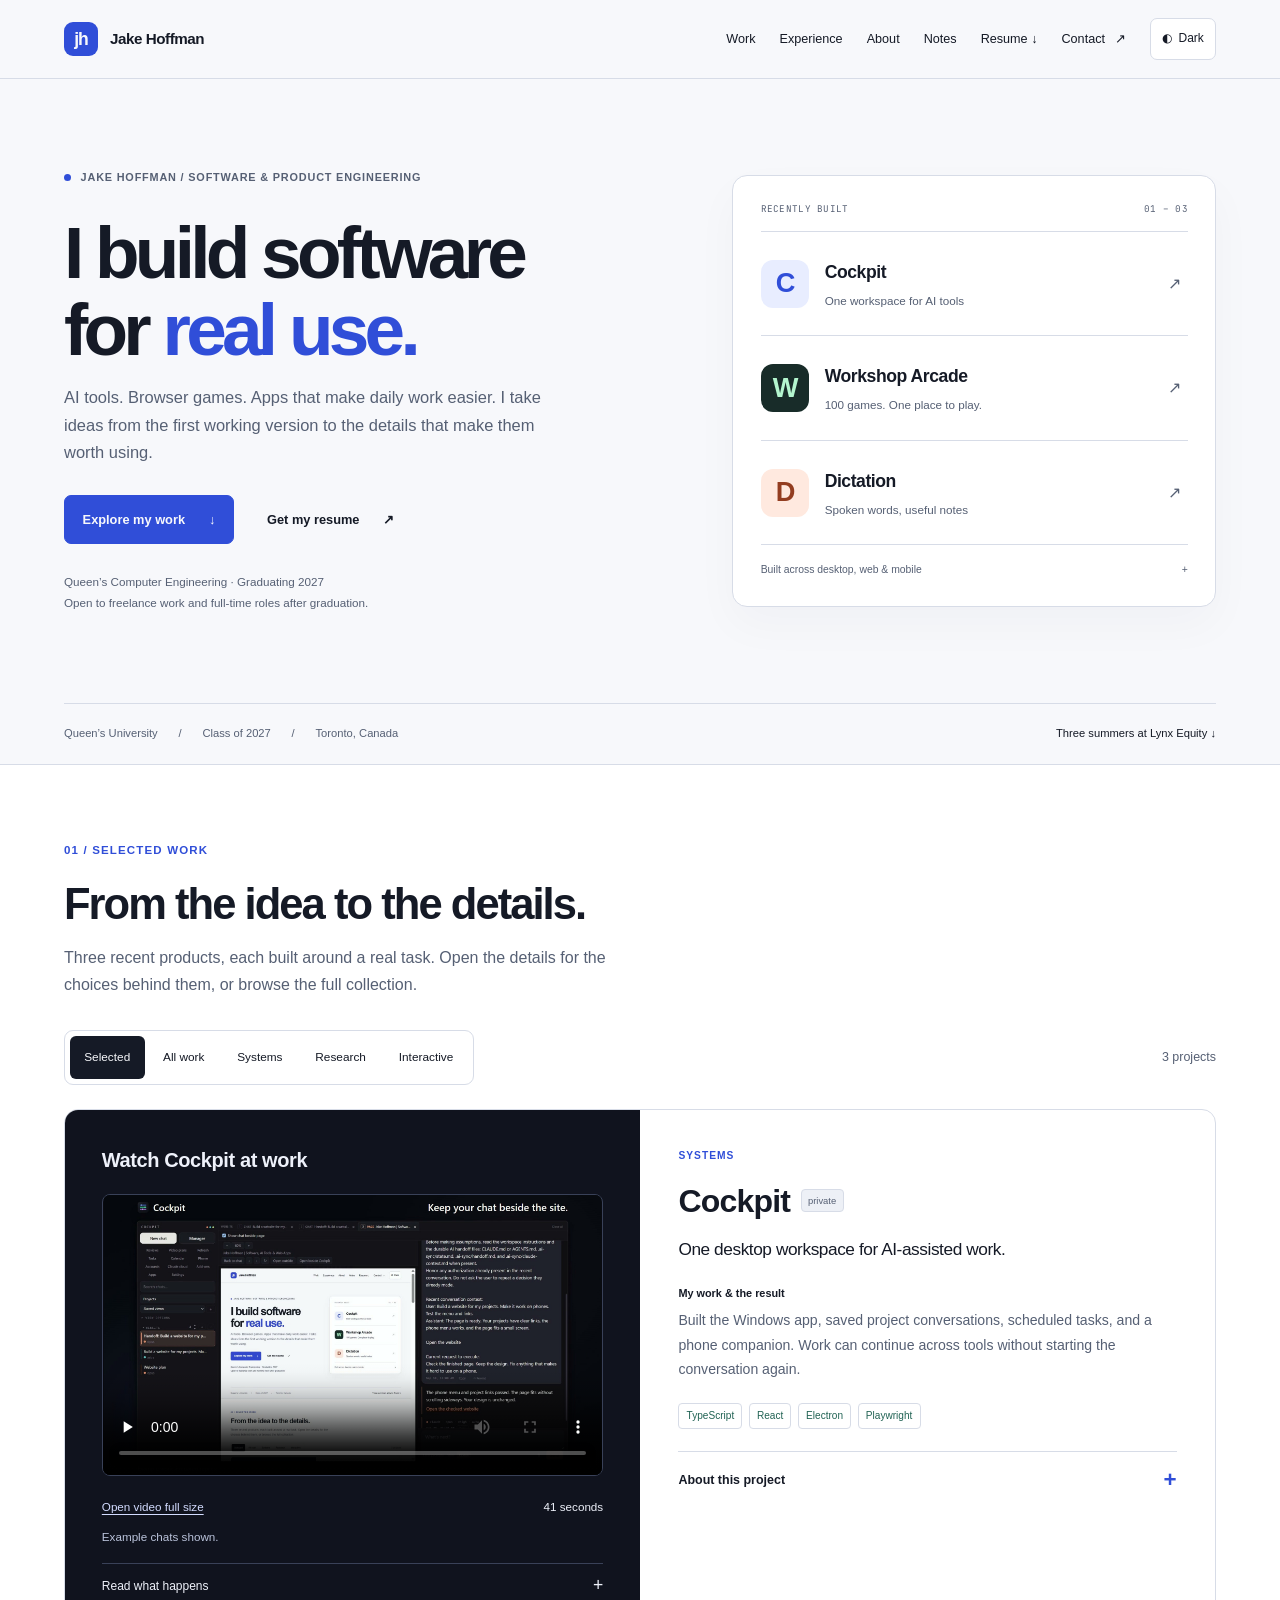
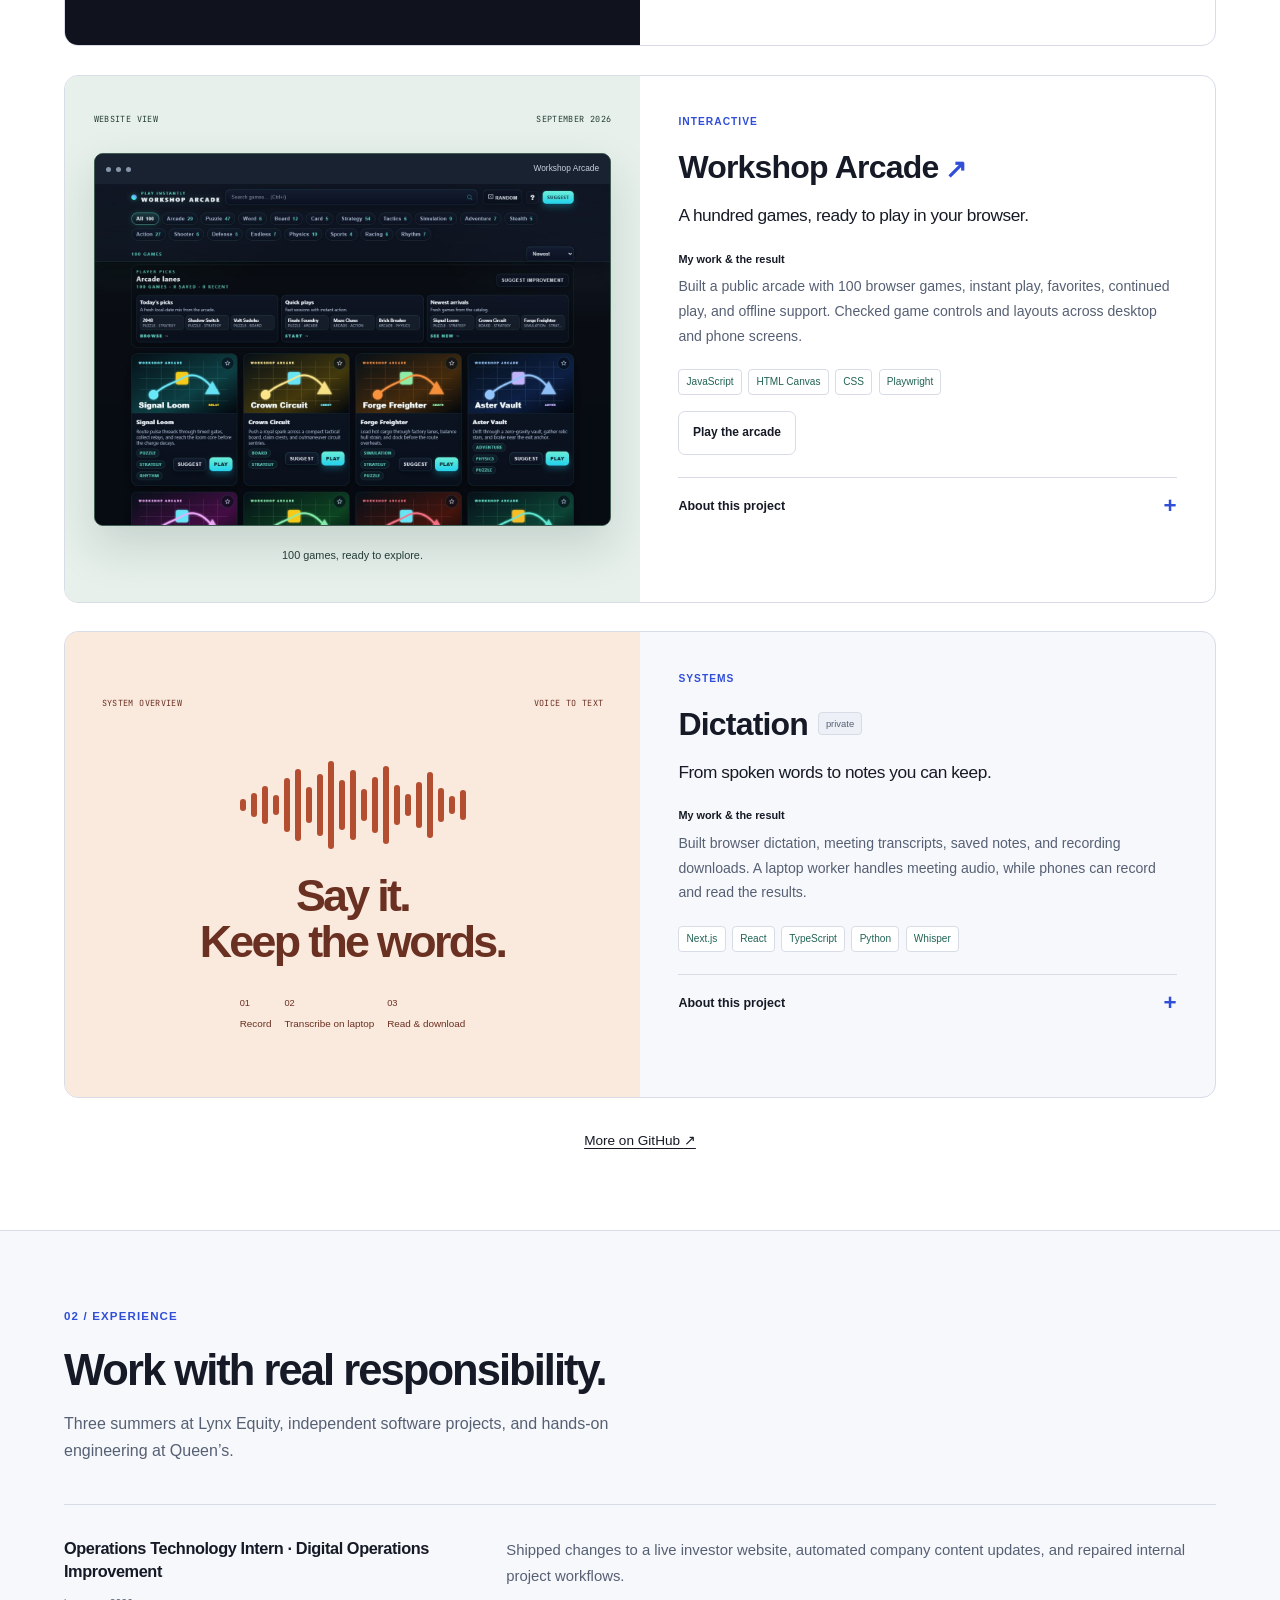
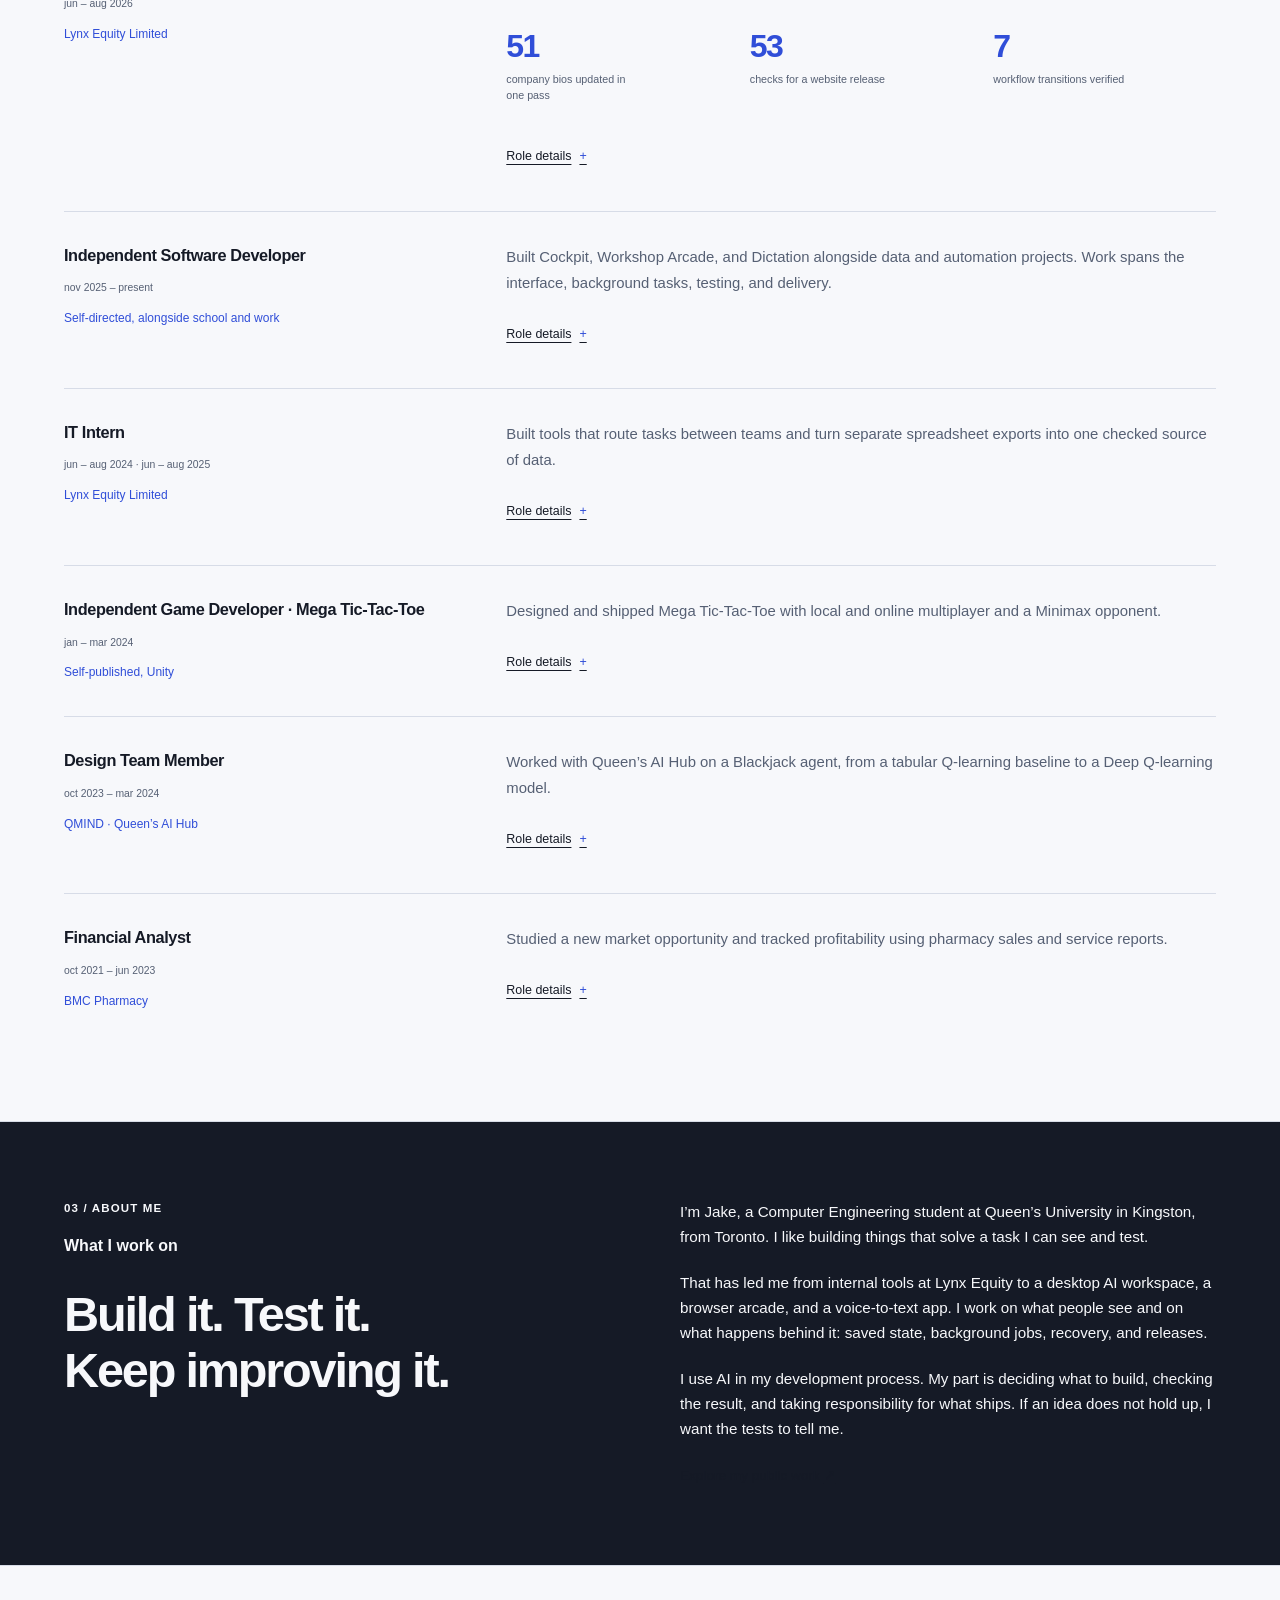
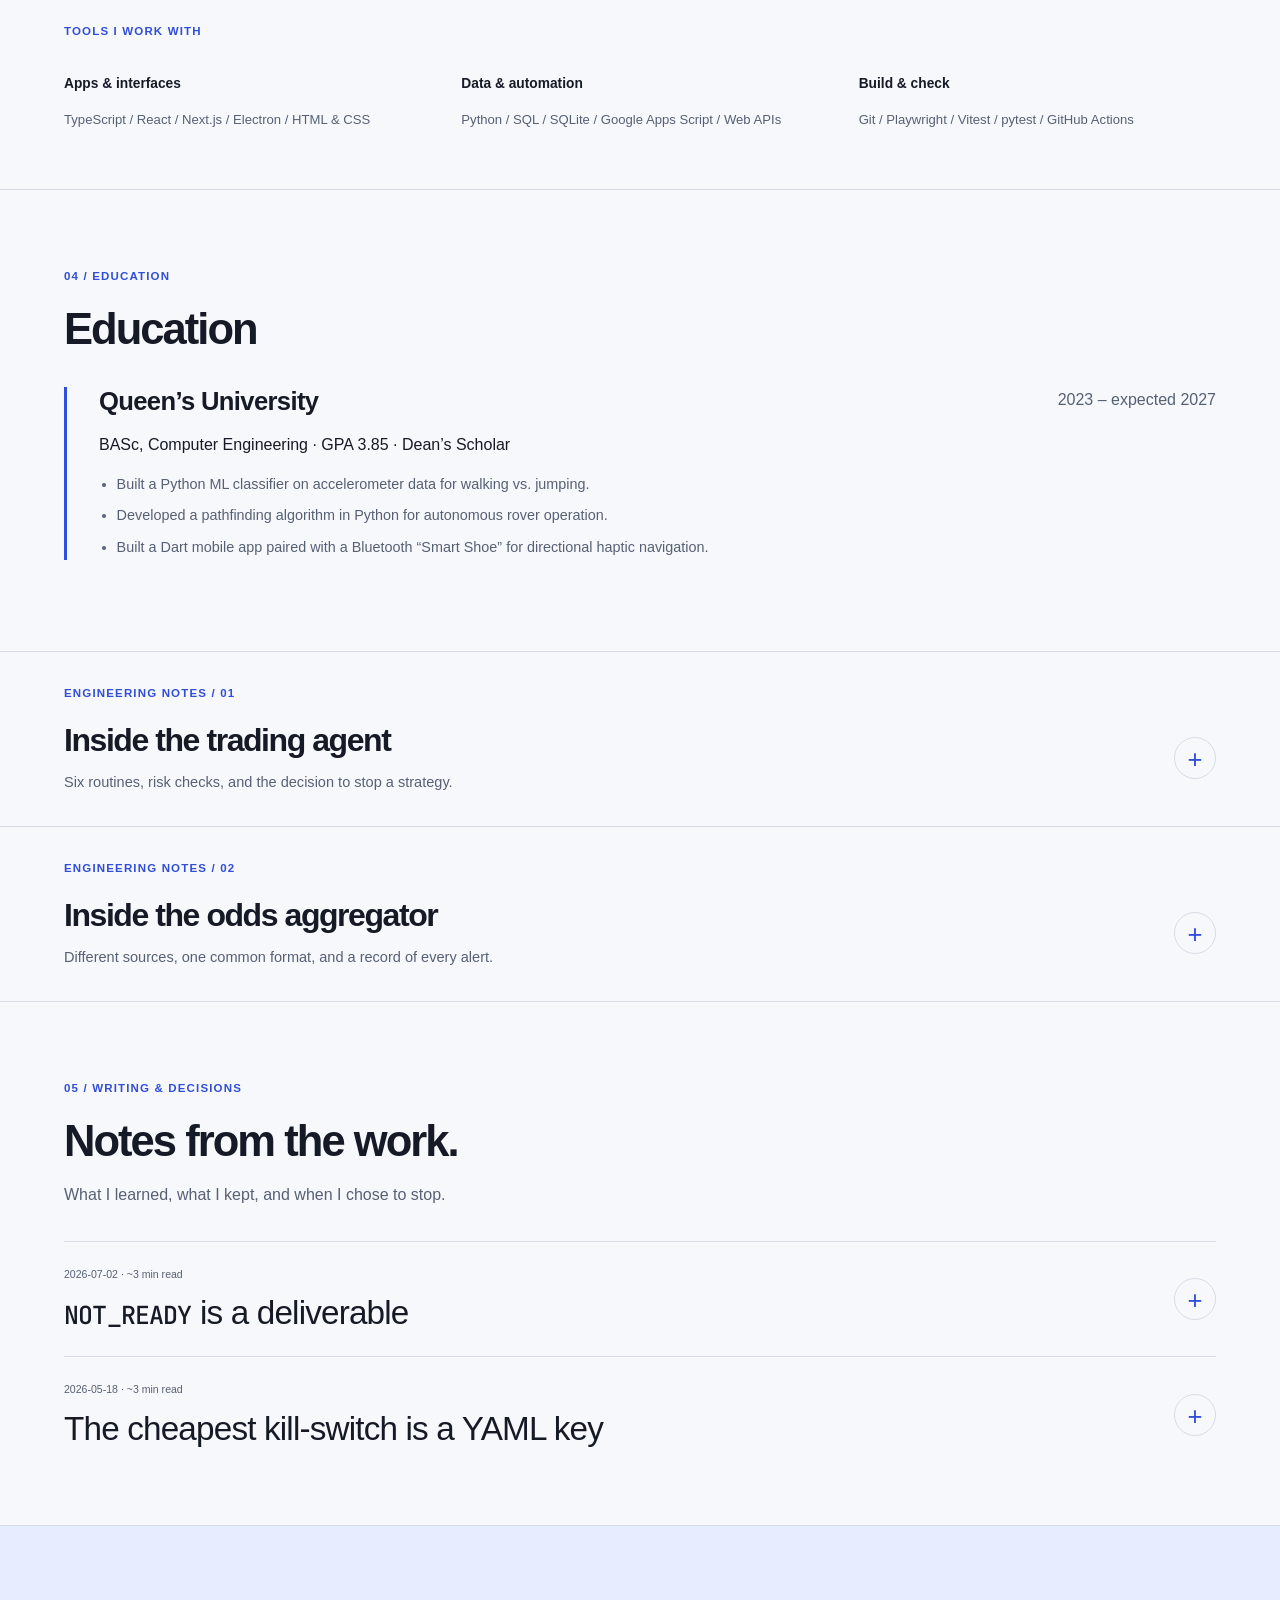
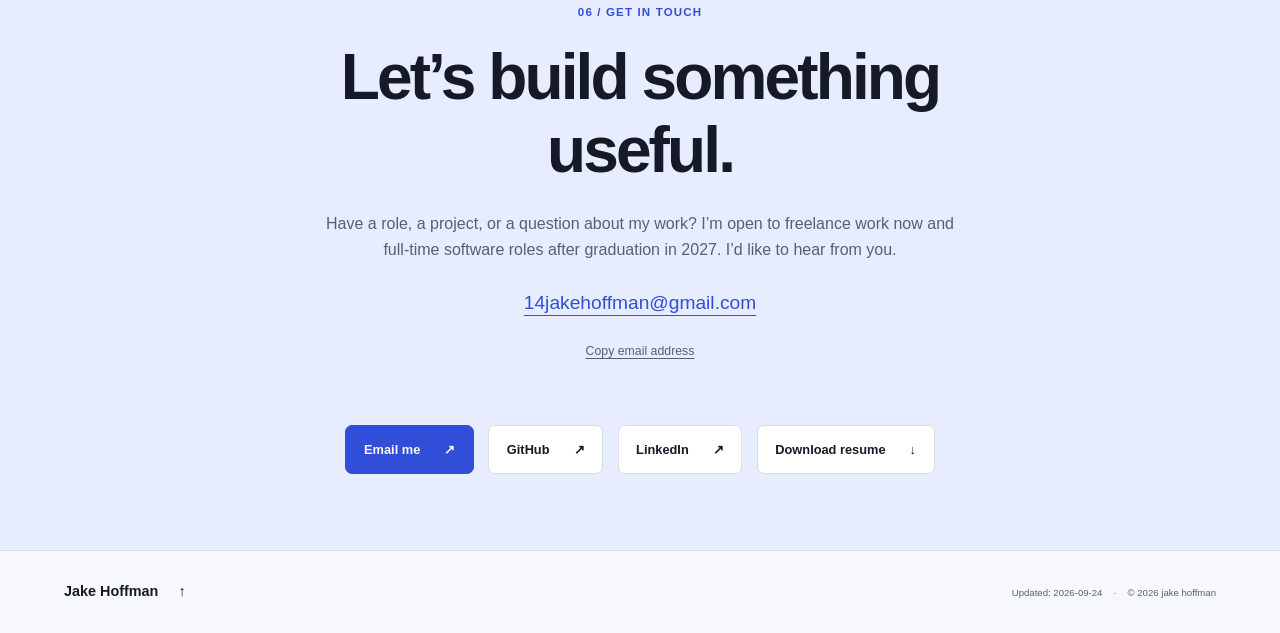
==== commit 81e169fa: "Show the Cockpit film on its project card" ====
--- a/index.html
+++ b/index.html
@@ -16,7 +16,7 @@
     </script>
     <meta name="description" content="Jake Hoffman builds software for real use: an AI workspace, 100 browser games, and voice-to-text tools. Queen's Computer Engineering, class of 2027." />
     <link rel="preload" href="assets/fonts/jetbrains-mono-variable.woff2" as="font" type="font/woff2" crossorigin />
-    <link rel="stylesheet" href="styles.css?v=fb55c5b40f" />
+    <link rel="stylesheet" href="styles.css?v=9e0f532c2e" />
     <noscript><style>.nav-toggle { display: none; } .nav-menu { display: flex; position: static; max-height: none; flex-wrap: wrap; flex-direction: row; gap: 1rem; padding: 0 0 1rem; width: 100%; } .site-header { position: static; } .site-nav { flex-wrap: wrap; padding-top: 1rem; } .theme-toggle { display: none; }</style></noscript>
     <meta property="og:type" content="profile" />
     <meta property="og:title" content="Jake Hoffman | Software built for real use" />
@@ -118,15 +118,18 @@
           <div class="projects" id="project-list">
 <!-- BEGIN projects-block (generated by scripts/generate-cards.py from projects.yml; do not edit) -->
             <article class="project">
-              <figure class="project__visual project__visual--cockpit" aria-label="Cockpit system overview">
-                <figcaption><span>SYSTEM OVERVIEW</span><span>DESKTOP + PHONE</span></figcaption>
-                <div class="engine-row"><span>Claude</span><span>Codex</span><span>Local models</span></div>
-                <div class="diagram-join" aria-hidden="true"></div>
-                <div class="workspace-panel"><div class="workspace-title"><span aria-hidden="true">C</span><strong>Cockpit</strong></div><p>Your projects. Your history.</p><div class="workspace-features"><span>Conversations</span><span>Scheduled tasks</span><span>Stop &amp; retry</span></div></div>
-                <div class="device-row"><span>Windows app</span><span>Phone companion</span></div>
+              <figure class="project__visual project__visual--film" id="project-cockpit">
+                <figcaption>Watch Cockpit at work</figcaption>
+                <video controls playsinline preload="none" width="1920" height="1080" poster="assets/projects/cockpit-film.jpg" aria-label="Watch Cockpit at work" aria-describedby="cockpit-film-note">
+                  <source src="assets/projects/cockpit-film.mp4" type="video/mp4" />
+                  <p><a href="assets/projects/cockpit-film.mp4">Open the Cockpit video</a></p>
+                </video>
+                <p class="film-links"><a href="assets/projects/cockpit-film.mp4" target="_blank" rel="noopener">Open video full size</a><span>41 seconds</span></p>
+                <p class="film-note" id="cockpit-film-note">Example chats shown.</p>
+                <details class="film-description"><summary>Read what happens</summary><p>A request becomes a website. Auto chooses Astra and how much effort to use. The work passes to Opus with the earlier chat. Apps opens the finished site beside the chat. An email draft is prepared for the user to check. No email is sent.</p></details>
               </figure>
               <div class="project__content">
-              <header class="project__head" id="project-cockpit" data-category="systems" data-selected="true">
+              <header class="project__head" data-category="systems" data-selected="true">
                 <span class="project__category">systems</span>
                 <span class="status status--shipped" role="img" aria-label="Status: shipped"></span>
                 <span class="project__status-label">SHIPPED</span>
@@ -139,7 +142,7 @@
               <details class="project__details">
                 <summary>About this project<span class="visually-hidden">: Cockpit</span></summary>
                 <p class="project__body">An Electron and React app that brings Claude, Codex, and local models into a shared project workspace.</p>
-                <p class="project__body">The hard part is keeping the work intact when an engine stops, a limit is reached, or a task resumes later. I built around saved history, explicit stop and retry controls, and recovery that keeps the original request. The app also includes scheduled tasks, a shared terminal, and a phone companion. Packaged releases are checked against the finished installer. Private code; this page shows a system overview.</p>
+                <p class="project__body">The hard part is keeping the work intact when an engine stops, a limit is reached, or a task resumes later. I built around saved history, explicit stop and retry controls, and recovery that keeps the original request. The app also includes scheduled tasks, a shared terminal, and a phone companion. Packaged releases are checked against the finished installer. Private code. The video shows the real app with prepared example chats.</p>
                 <p class="project__metrics">Windows desktop app &middot; phone companion &middot; saved project history</p>
               </details>
               </div>
@@ -758,6 +761,6 @@
       </div>
     </footer>
 
-    <script src="script.js?v=9a5f099c6c" defer></script>
+    <script src="script.js?v=2b022e9618" defer></script>
   </body>
 </html>
--- a/styles.css
+++ b/styles.css
@@ -369,3 +369,18 @@
 }
 @media (prefers-reduced-motion: reduce) { *, *::before, *::after { transition: none !important; animation: none !important; } }
 @media print { .site-header, .project-toolbar, .work-index, .project__visual, .copy-email, .hero__ctas, .contact__links { display: none; }.project:has(.project__visual) { display: block; }h1, .hero h1 { font-size: 40px; }.about-section { background: #fff; color: #111; }.about-section .section__label { color: #263daa; } }
+
+/* User-started video: preserve the full picture and keep page loading light. */
+.project__visual[id] { scroll-margin-top: 6rem; }
+.project__visual--film { background: #10131e; color: #eef1fa; gap: 0; }
+.project__visual--film figcaption { display: block; font: 600 1.25rem/1.4 var(--sans); letter-spacing: -.02em; margin-bottom: 1.25rem; }
+.project__visual--film video { display: block; width: 100%; height: auto; aspect-ratio: 16 / 9; object-fit: contain; background: #090a10; border: 1px solid #394158; border-radius: 8px; }
+.project__visual--film a { color: #d3dcff; text-underline-offset: 3px; }
+.film-links { display: flex; justify-content: space-between; align-items: center; flex-wrap: wrap; column-gap: 1rem; font-size: .73rem; margin-top: .5rem; }
+.film-links a { display: inline-flex; align-items: center; min-height: 44px; }
+.film-note { color: #bac3db; font-size: .73rem; line-height: 1.6; }
+.film-description { border-top: 1px solid #394158; margin-top: 1rem; font-size: .75rem; line-height: 1.7; }
+.film-description summary { cursor: pointer; display: flex; align-items: center; justify-content: space-between; min-height: 44px; list-style: none; }
+.film-description summary::after { content: "+"; font-size: 1.1rem; }
+.film-description[open] summary::after { content: "−"; }
+.film-description p { color: #bac3db; padding-bottom: .5rem; }
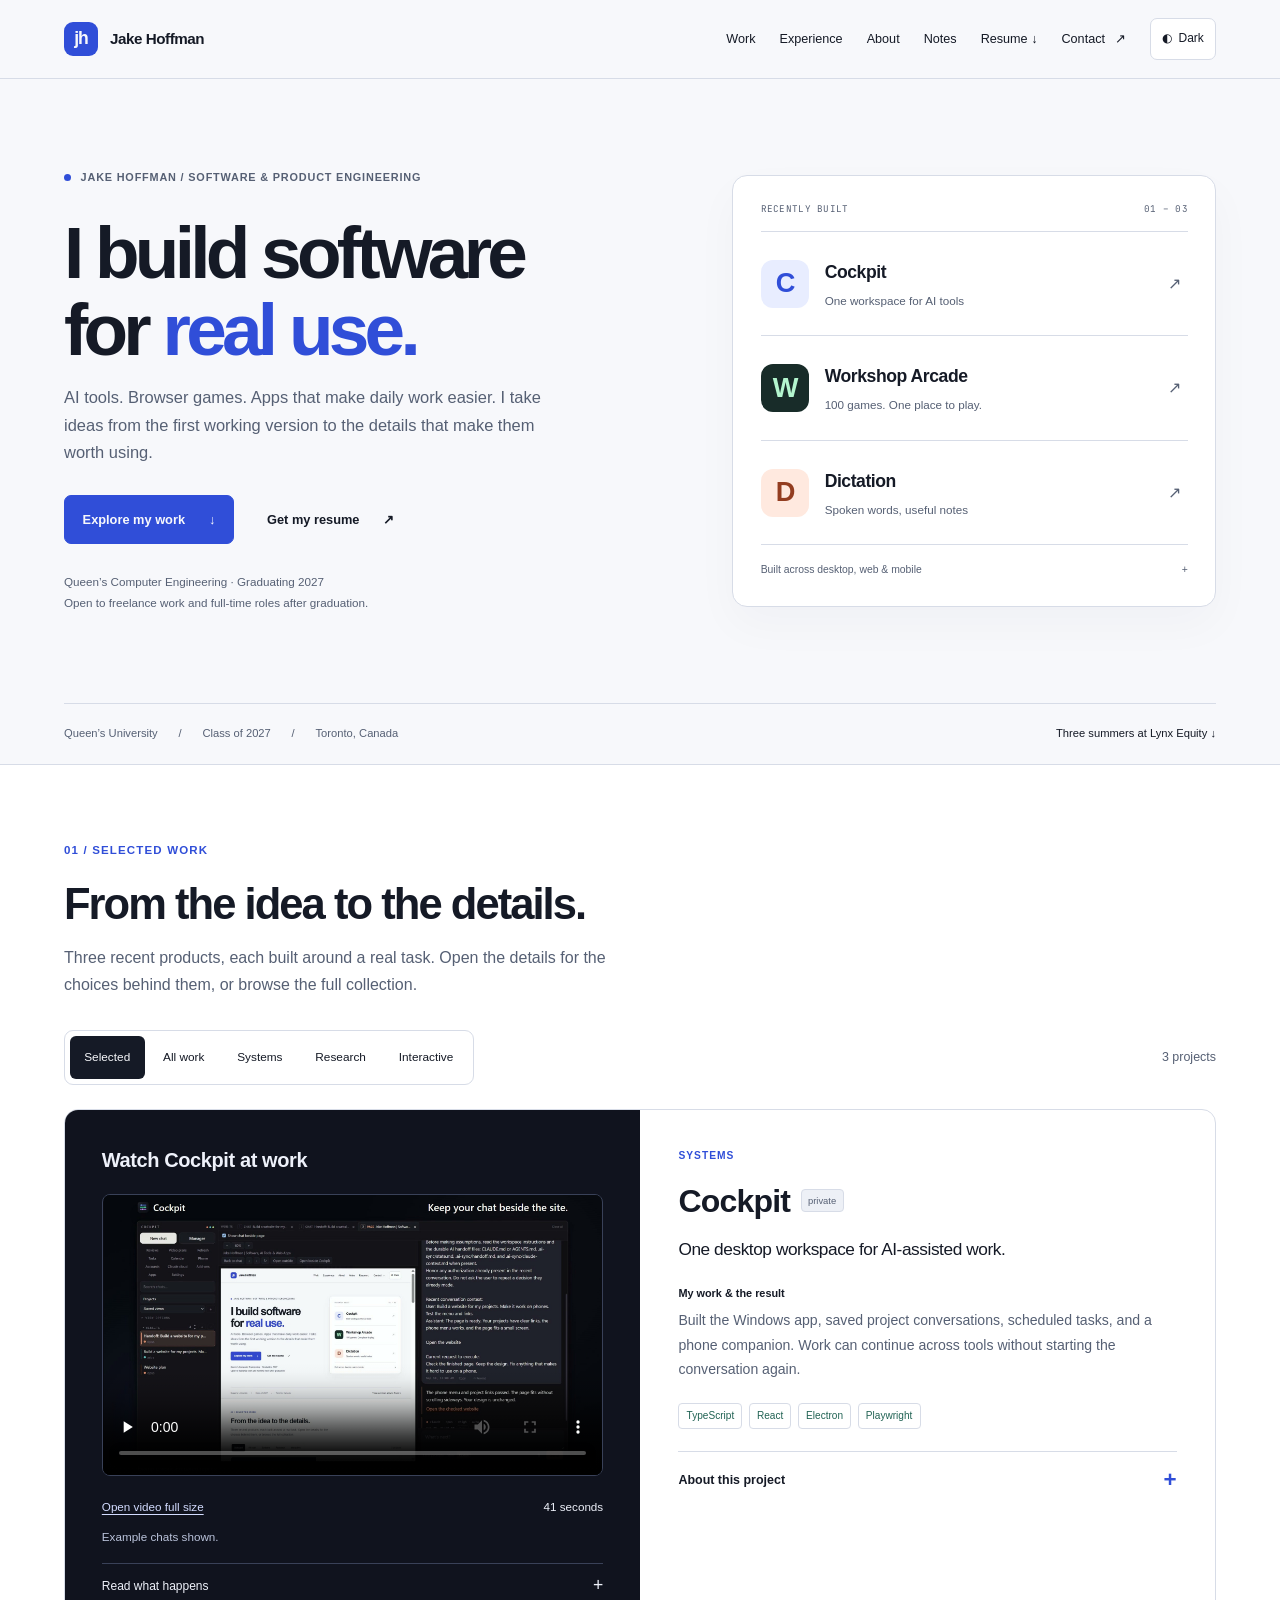
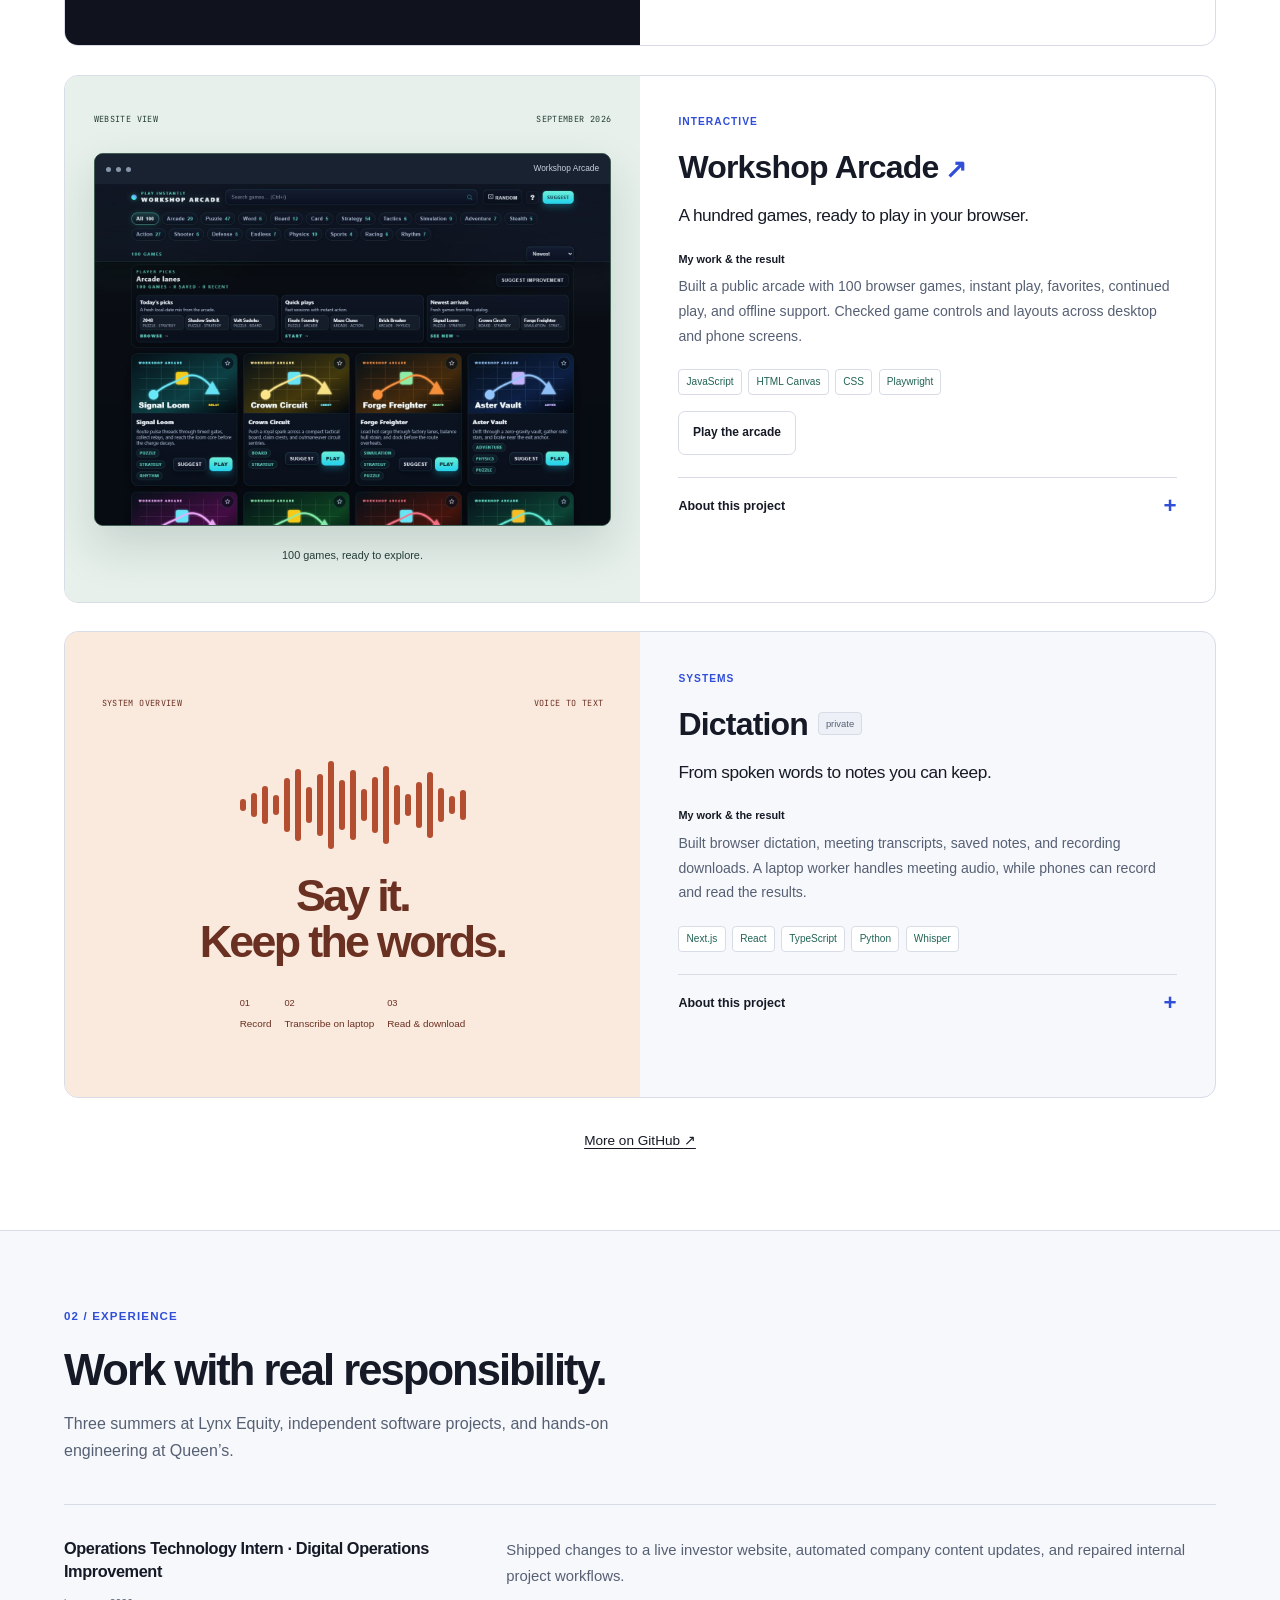
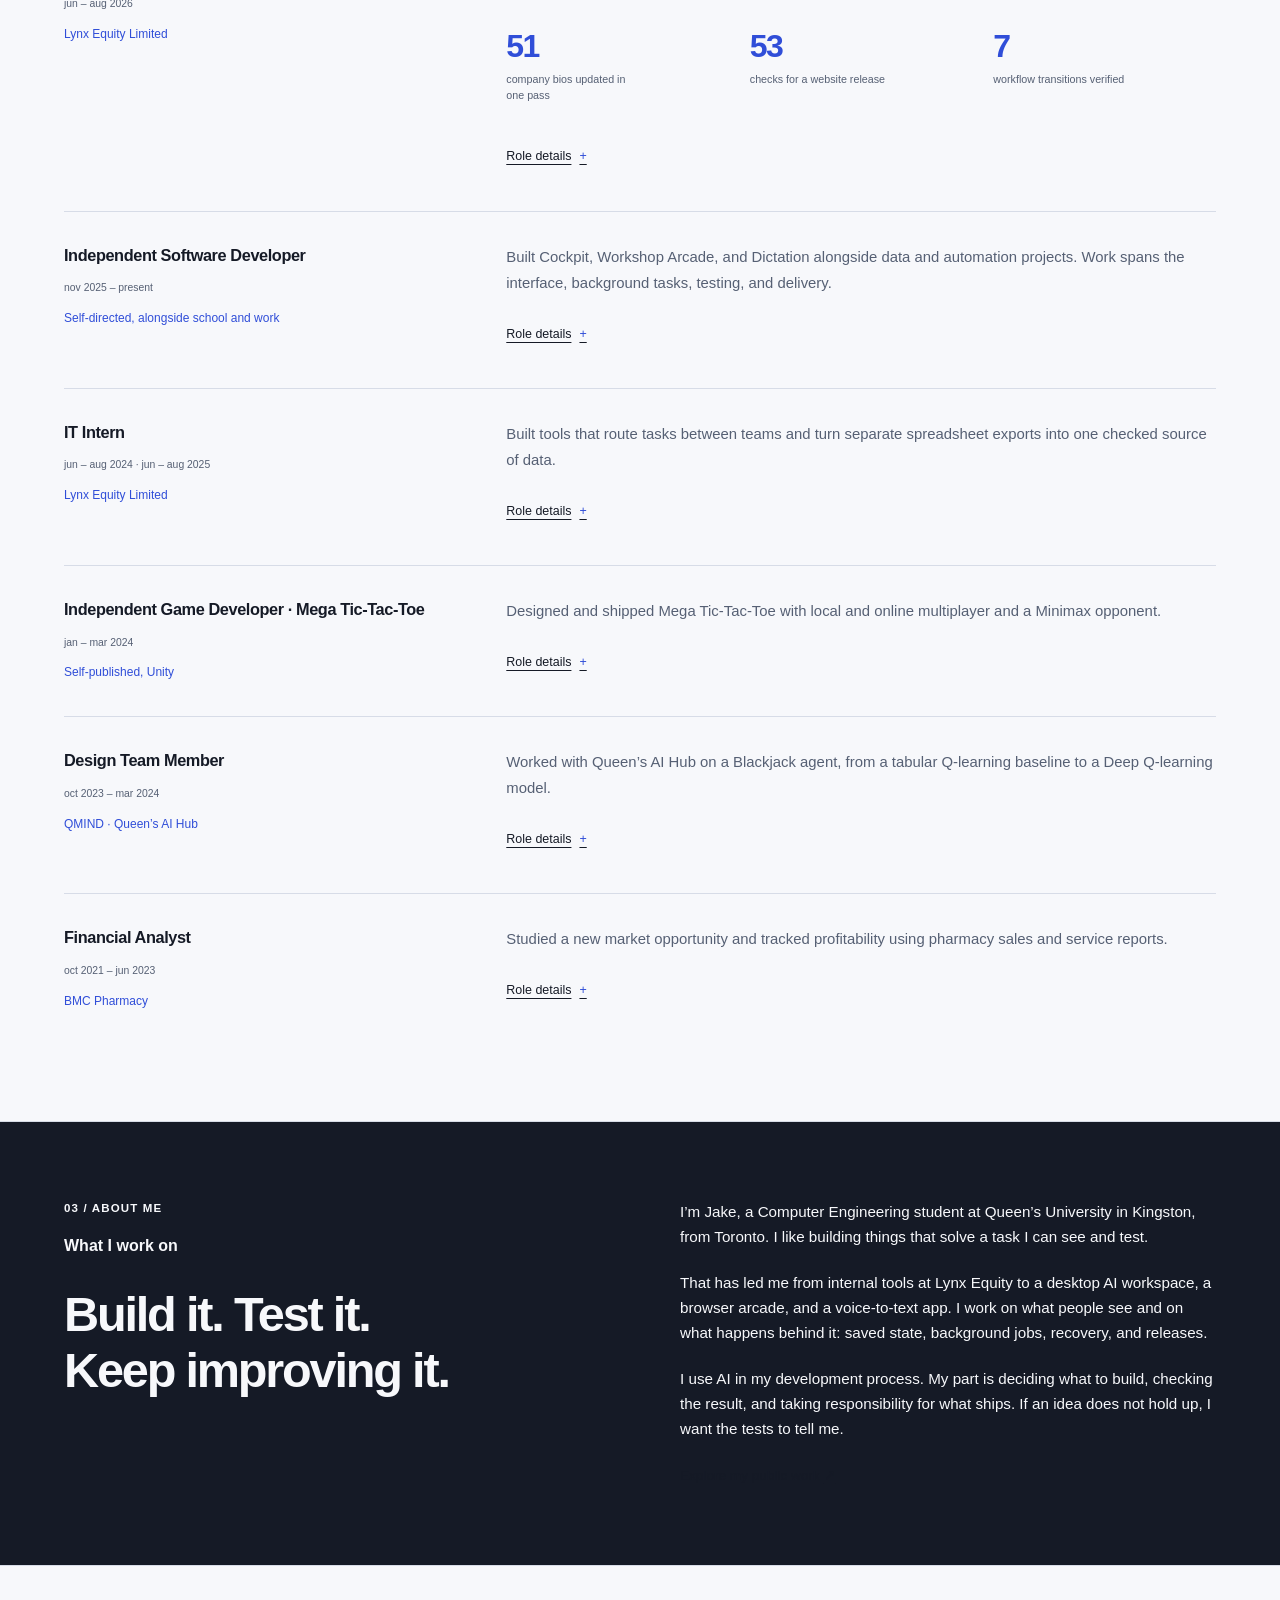
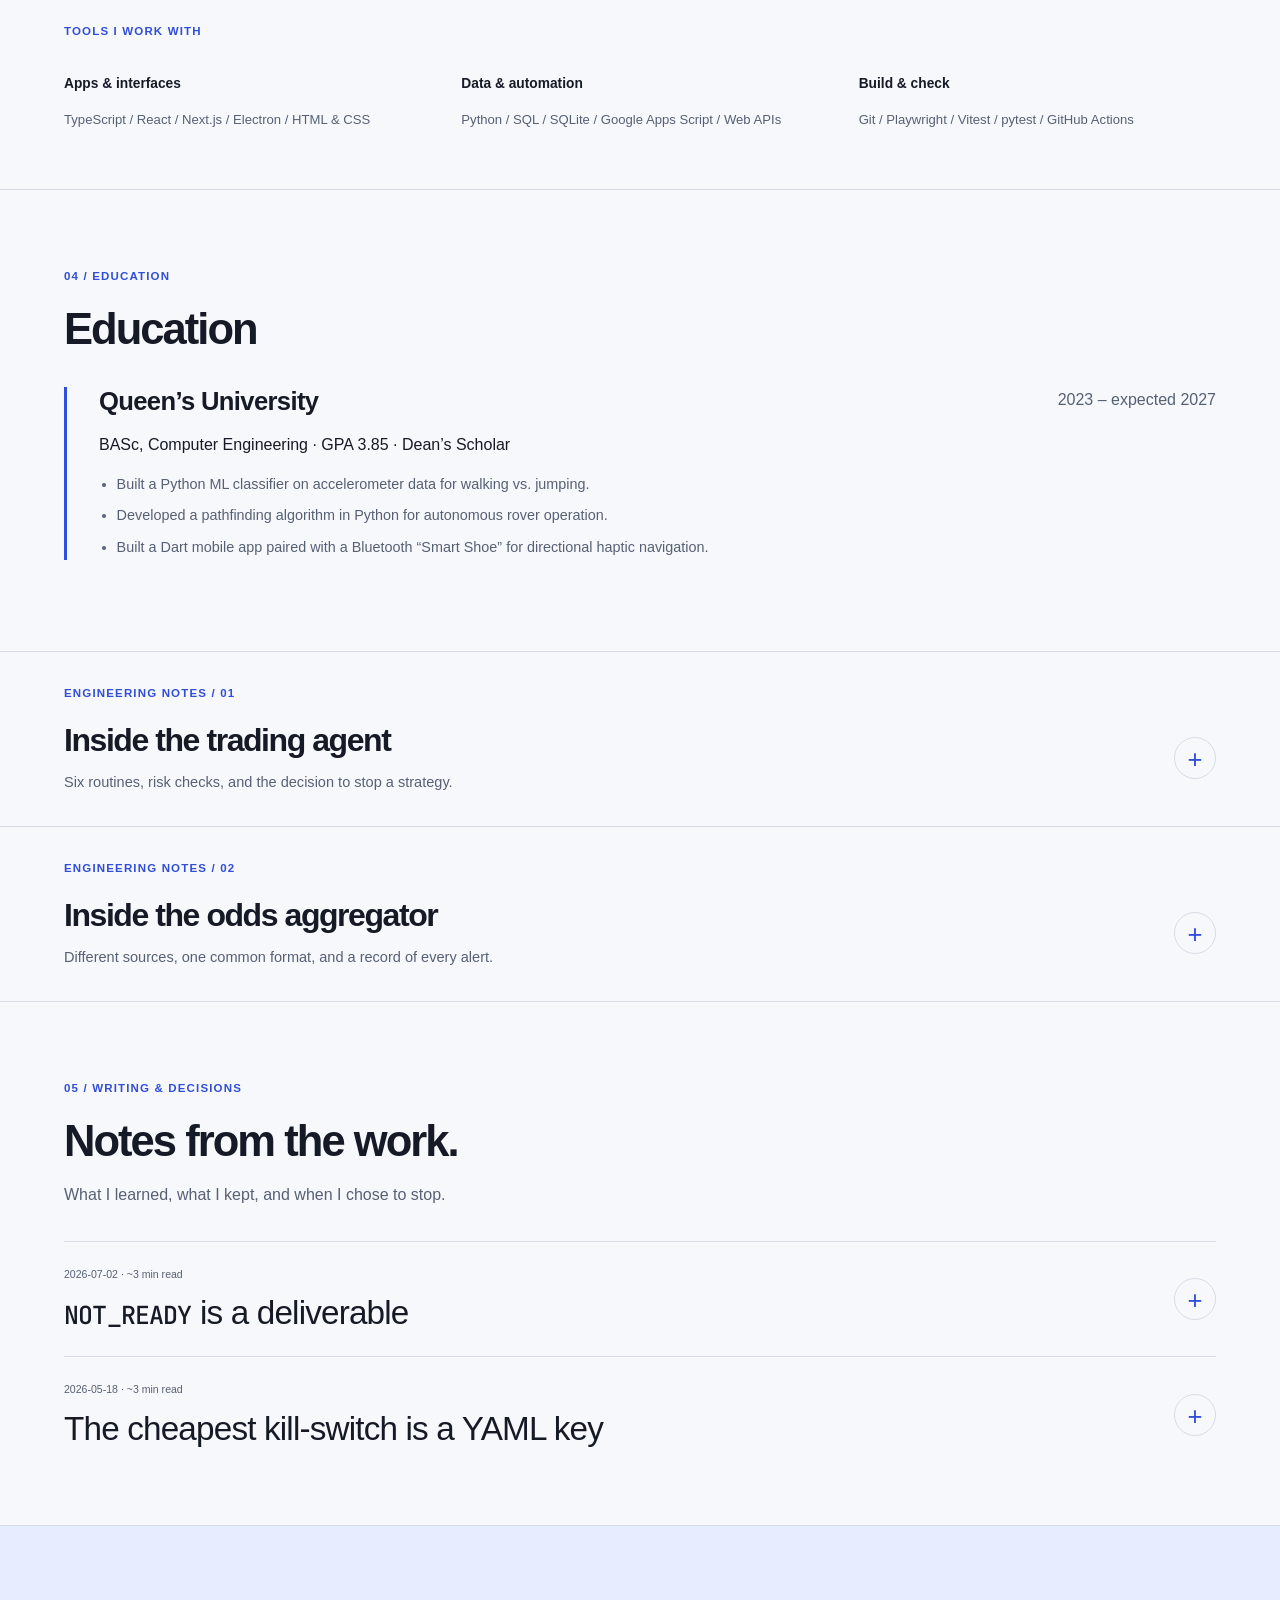
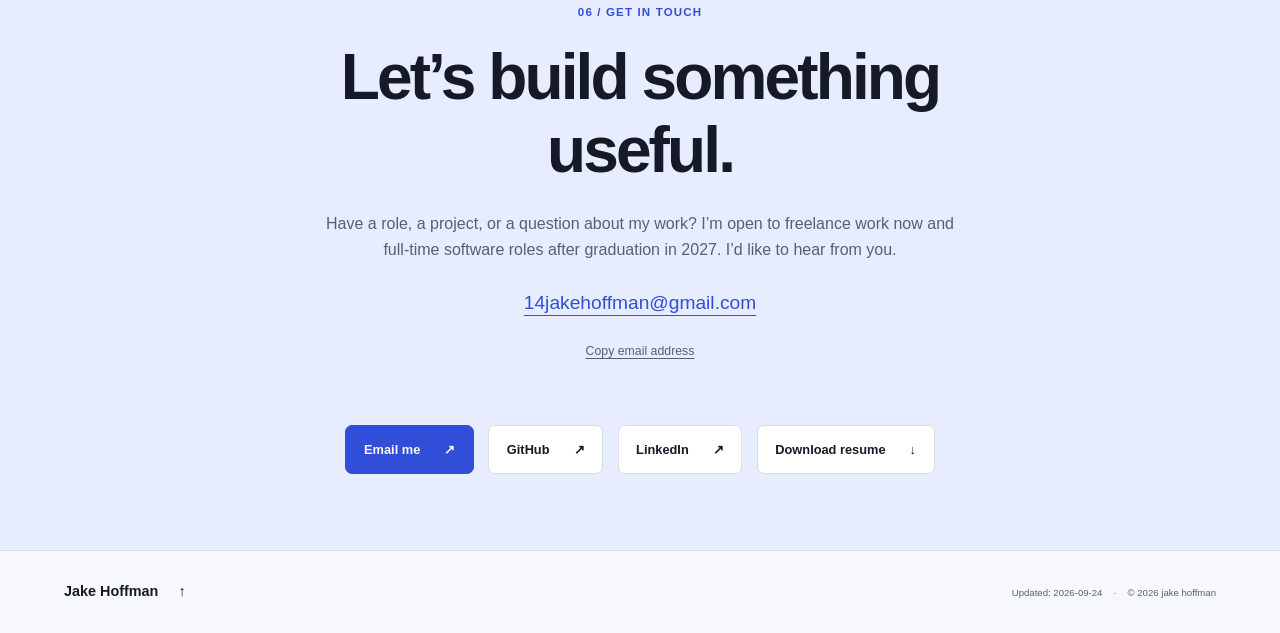
==== commit 9dee62e6: "Keep enlarged text and navigation within reach" ====
--- a/index.html
+++ b/index.html
@@ -16,7 +16,7 @@
     </script>
     <meta name="description" content="Jake Hoffman builds software for real use: an AI workspace, 100 browser games, and voice-to-text tools. Queen's Computer Engineering, class of 2027." />
     <link rel="preload" href="assets/fonts/jetbrains-mono-variable.woff2" as="font" type="font/woff2" crossorigin />
-    <link rel="stylesheet" href="styles.css?v=9e0f532c2e" />
+    <link rel="stylesheet" href="styles.css?v=5d831fc2db" />
     <noscript><style>.nav-toggle { display: none; } .nav-menu { display: flex; position: static; max-height: none; flex-wrap: wrap; flex-direction: row; gap: 1rem; padding: 0 0 1rem; width: 100%; } .site-header { position: static; } .site-nav { flex-wrap: wrap; padding-top: 1rem; } .theme-toggle { display: none; }</style></noscript>
     <meta property="og:type" content="profile" />
     <meta property="og:title" content="Jake Hoffman | Software built for real use" />
@@ -761,6 +761,6 @@
       </div>
     </footer>
 
-    <script src="script.js?v=2b022e9618" defer></script>
+    <script src="script.js?v=5898c6620d" defer></script>
   </body>
 </html>
--- a/styles.css
+++ b/styles.css
@@ -384,3 +384,27 @@
 .film-description summary::after { content: "+"; font-size: 1.1rem; }
 .film-description[open] summary::after { content: "−"; }
 .film-description p { color: #bac3db; padding-bottom: .5rem; }
+
+/* Keep the reading area and controls usable when visitors enlarge text. */
+:root { --gutter: clamp(20px, 5vw, 72px); }
+body { overflow-wrap: anywhere; }
+.hero__grid > *, .about-layout > *, .timeline__item > *, .work-index > a > span { min-width: 0; }
+.work-index > a { grid-template-columns: 48px minmax(0, 1fr) 20px; }
+.work-index__heading, .work-index__foot { flex-wrap: wrap; }
+.nav-brand { white-space: normal; min-width: 0; }
+.brand-mark, .nav-toggle { flex-shrink: 0; }
+.brand-mark { line-height: 1; }
+.work-icon { font-size: min(1.7rem, 32px); }
+.role-results { grid-template-columns: repeat(auto-fit, minmax(min(100%, 4.8rem), 1fr)); }
+.btn { max-width: 100%; }
+@media (min-width: 851px) {
+  .nav-menu { flex-wrap: wrap; justify-content: flex-end; }
+}
+@media (max-width: 1050px) {
+  .work-index > a { grid-template-columns: 40px minmax(0, 1fr) 16px; }
+}
+@media (max-width: 850px) {
+  .site-nav { flex-wrap: nowrap; gap: 1rem; }
+  /* Absolute-position percentages use the real header height, including wrapped names. */
+  .nav-menu { max-height: calc(100dvh - 100%); }
+}
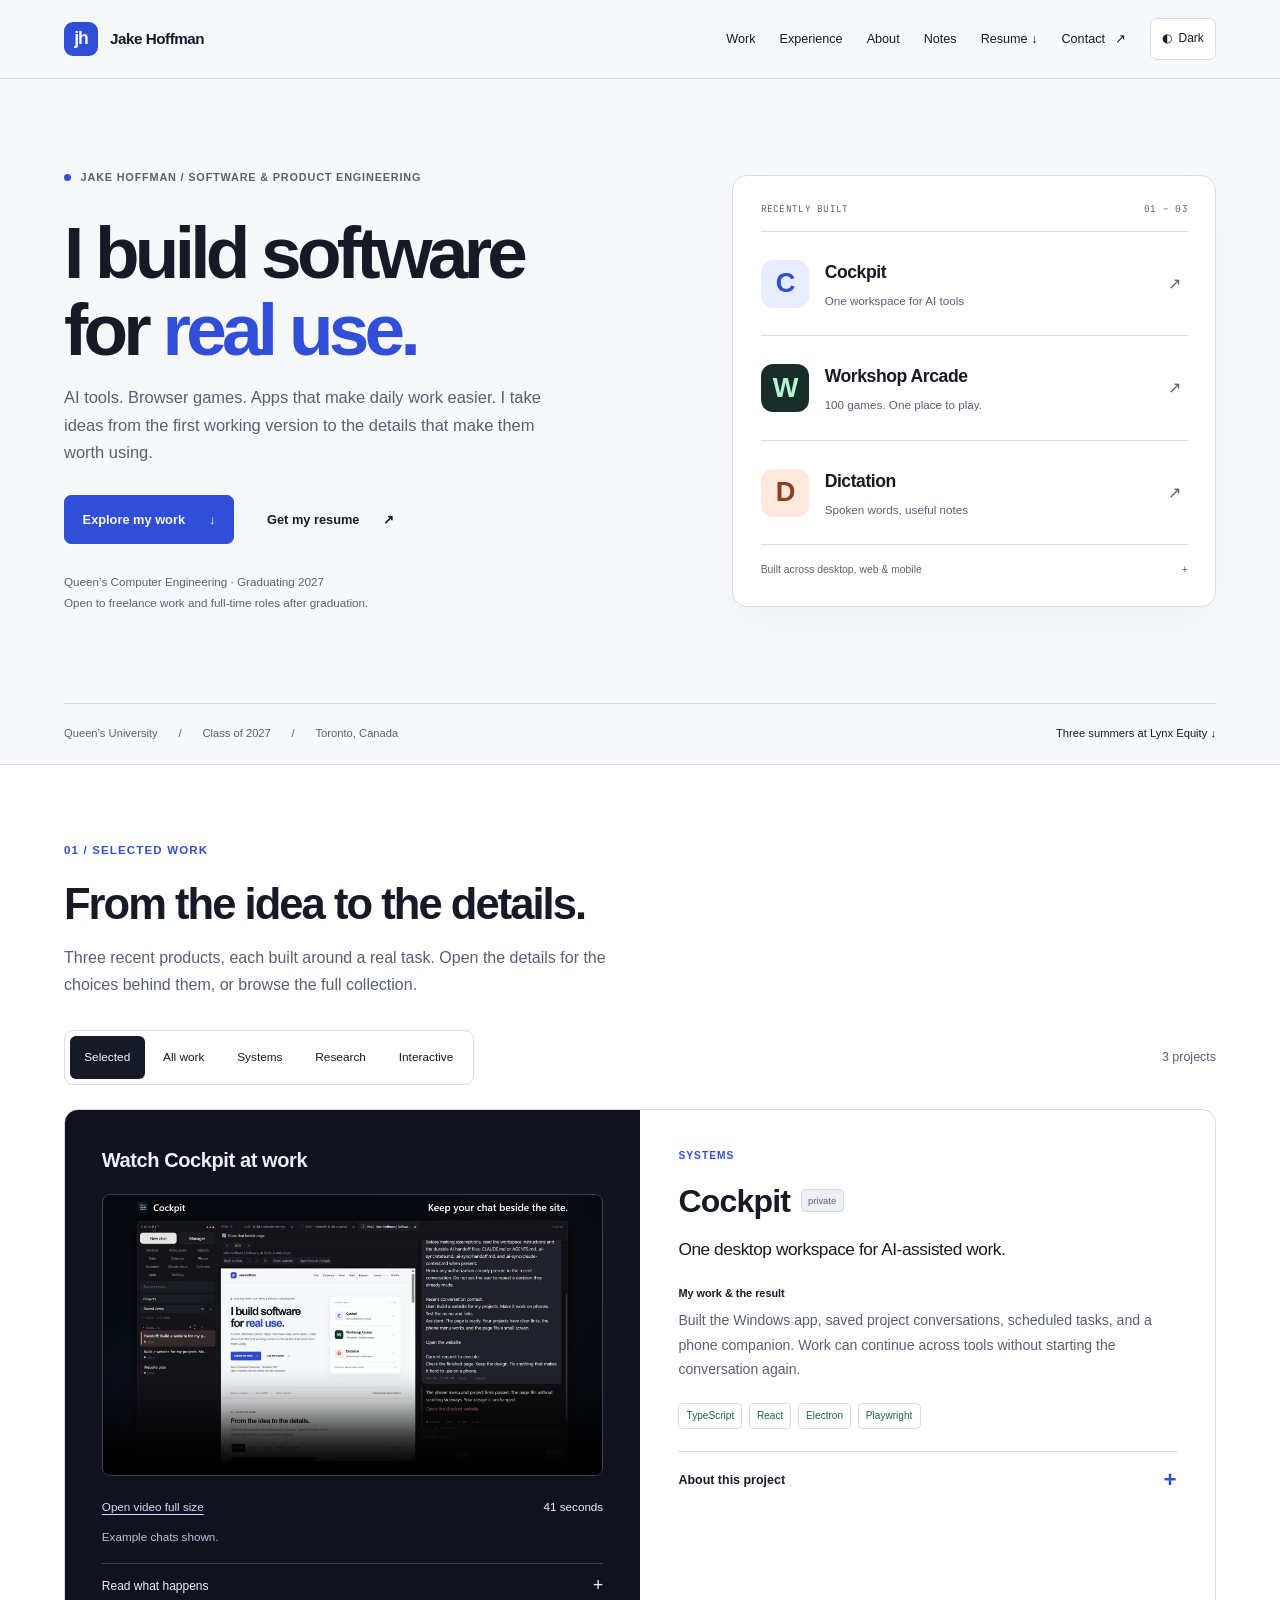
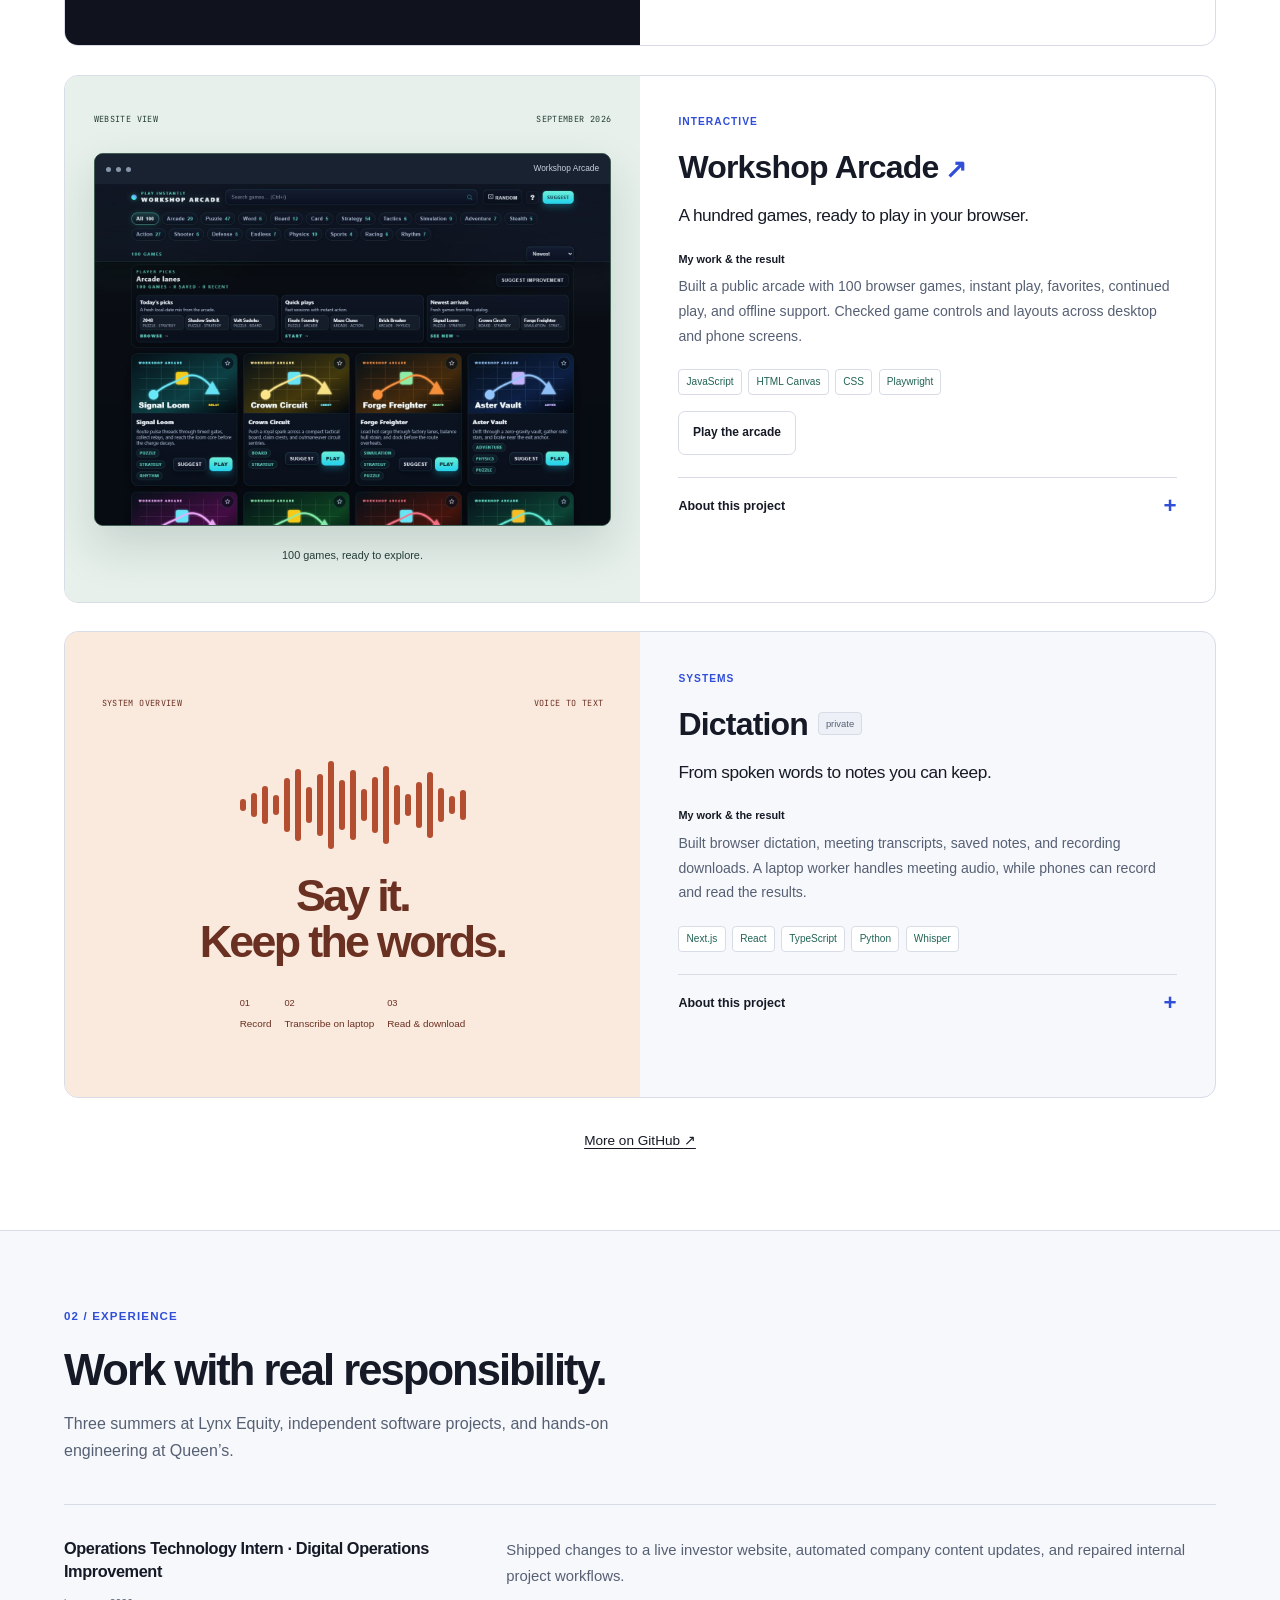
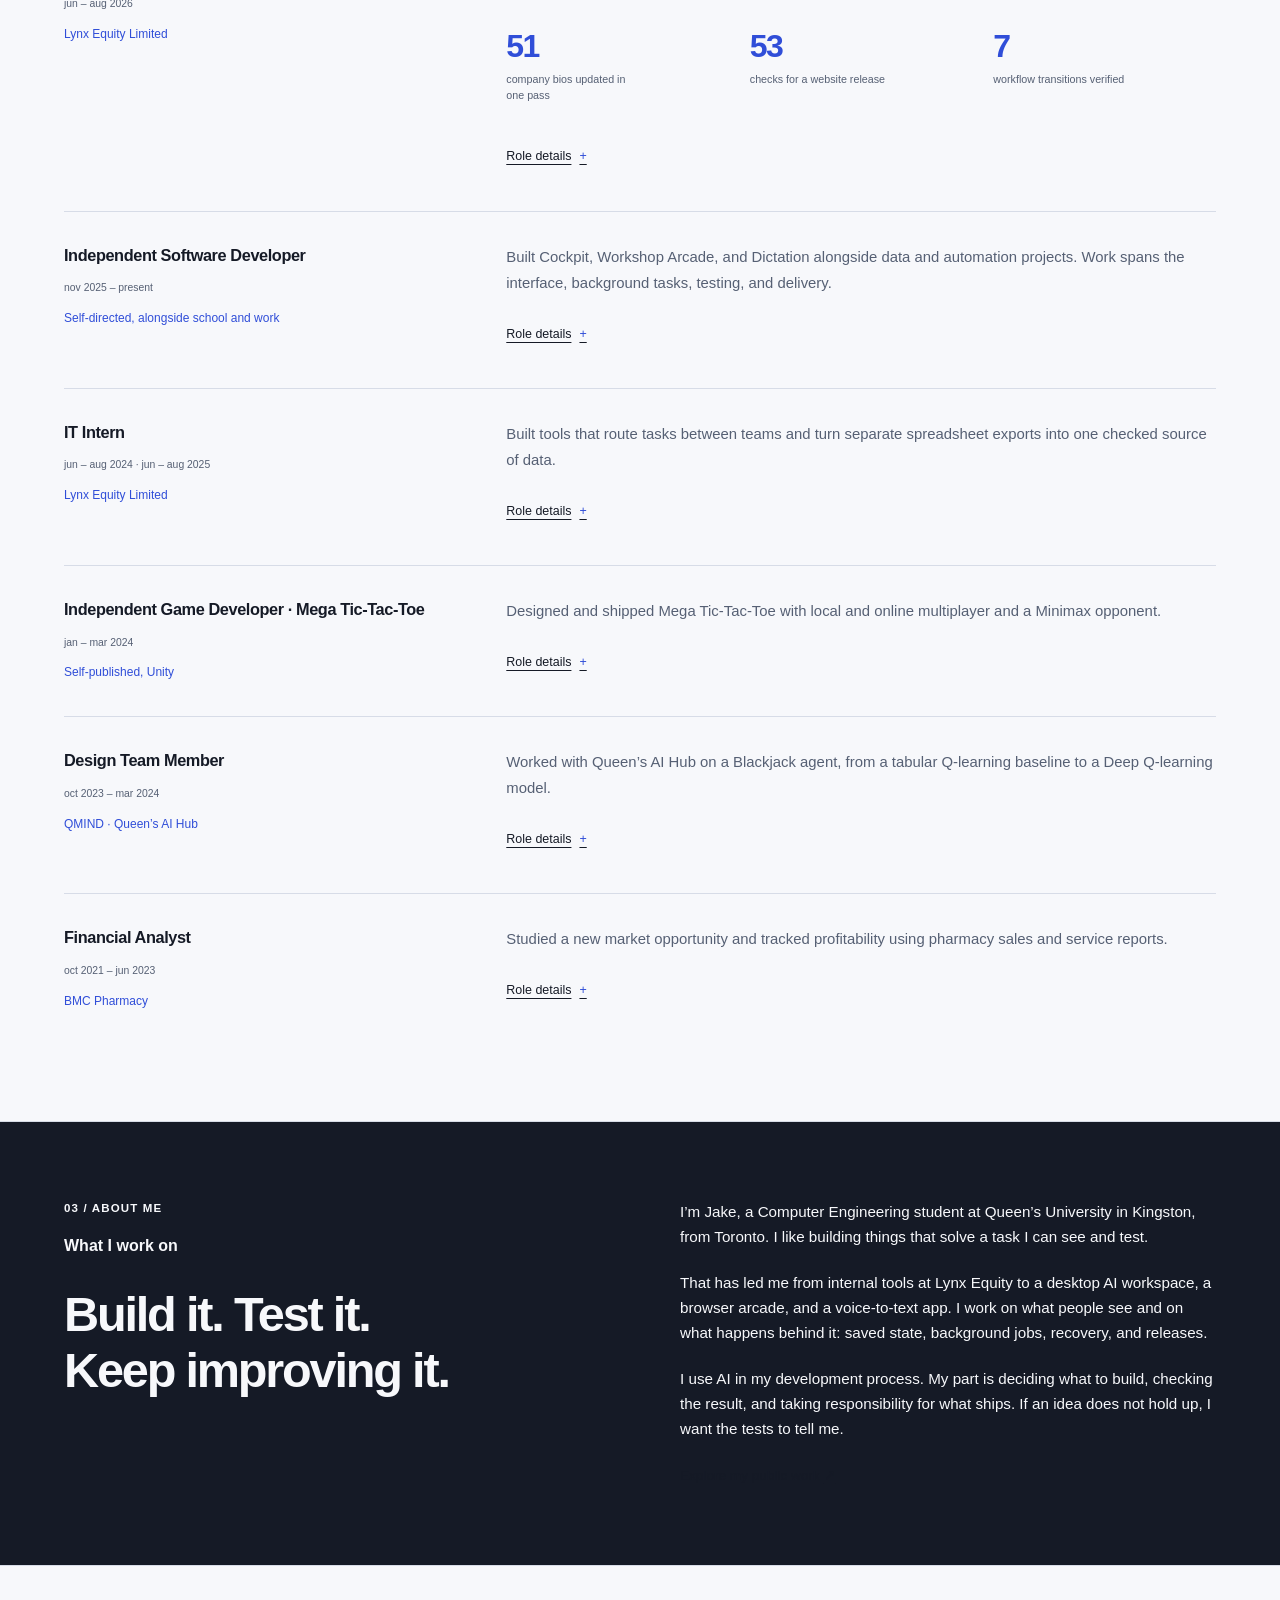
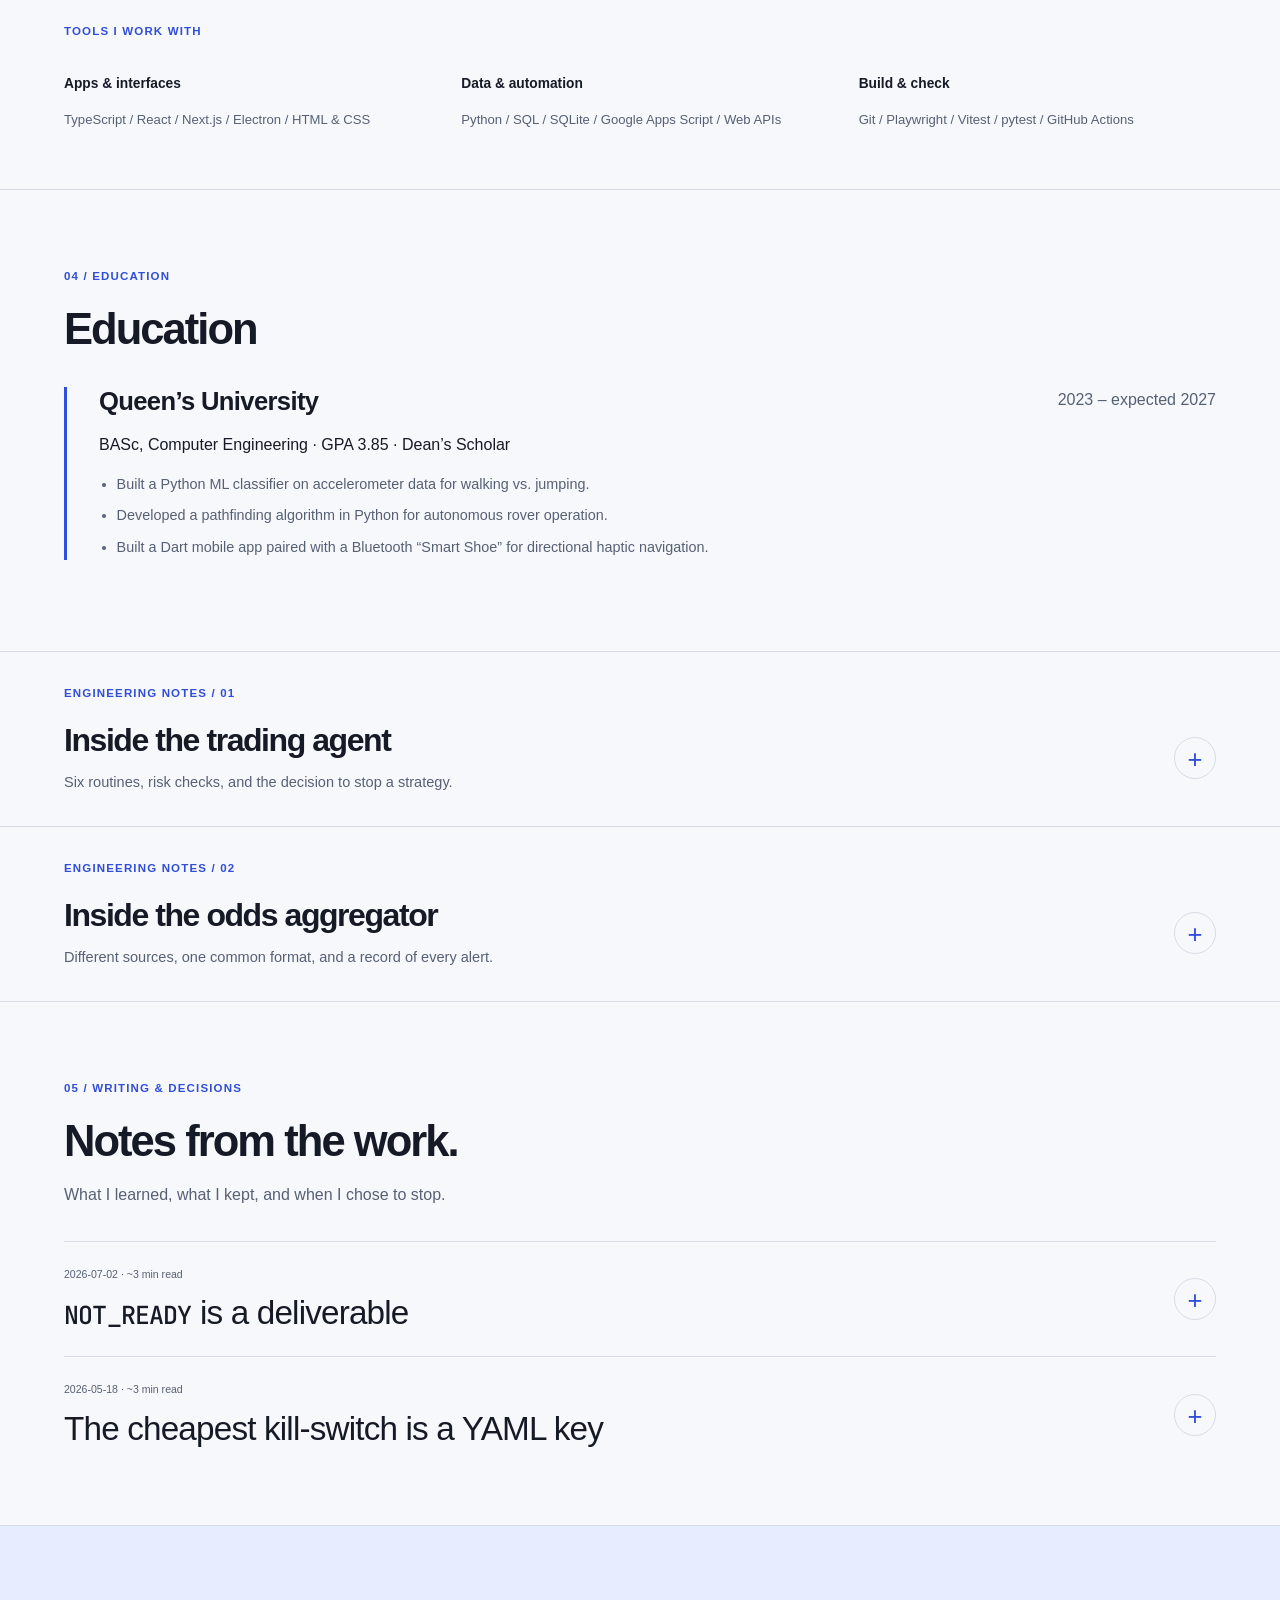
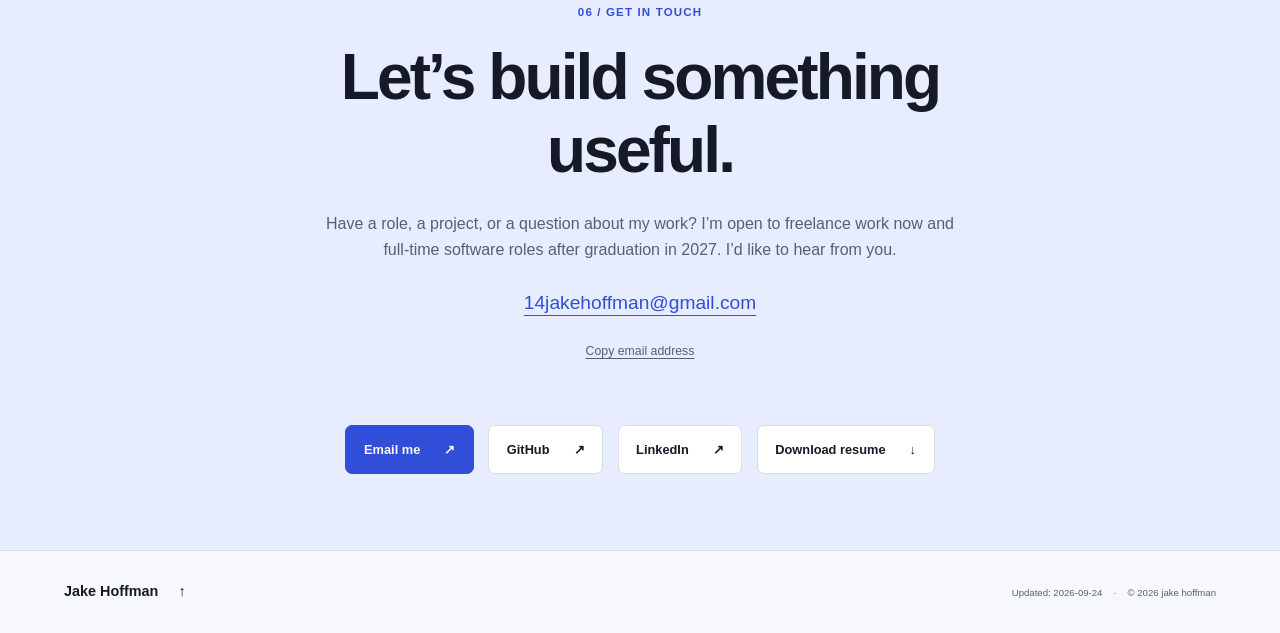
==== commit 01c35bfa: "Keep printed contact details readable in both themes" ====
--- a/index.html
+++ b/index.html
@@ -16,7 +16,7 @@
     </script>
     <meta name="description" content="Jake Hoffman builds software for real use: an AI workspace, 100 browser games, and voice-to-text tools. Queen's Computer Engineering, class of 2027." />
     <link rel="preload" href="assets/fonts/jetbrains-mono-variable.woff2" as="font" type="font/woff2" crossorigin />
-    <link rel="stylesheet" href="styles.css?v=5d831fc2db" />
+    <link rel="stylesheet" href="styles.css?v=148728211c" />
     <noscript><style>.nav-toggle { display: none; } .nav-menu { display: flex; position: static; max-height: none; flex-wrap: wrap; flex-direction: row; gap: 1rem; padding: 0 0 1rem; width: 100%; } .site-header { position: static; } .site-nav { flex-wrap: wrap; padding-top: 1rem; } .theme-toggle { display: none; }</style></noscript>
     <meta property="og:type" content="profile" />
     <meta property="og:title" content="Jake Hoffman | Software built for real use" />
--- a/styles.css
+++ b/styles.css
@@ -263,7 +263,7 @@
   *, *::before, *::after { transition: none !important; animation: none !important; }
 }
 @media print {
-  :root, :root[data-theme="dark"] { --bg: #fff; --surface: #fff; --soft: #fff; --ink: #111; --muted: #444; --line: #ccc; --accent: #732913; --green: #234630; }
+  :root, :root[data-theme="dark"] { color-scheme: light; --bg: #fff; --surface: #fff; --soft: #fff; --ink: #111; --muted: #444; --line: #ccc; --accent: #732913; --accent-soft: #fff; --green: #234630; }
   .hero__grid, .about-layout, .projects { display: block; }
   .hero__grid, .section { padding-block: 1rem; }
   .project { break-inside: avoid; margin-block: 1rem; }
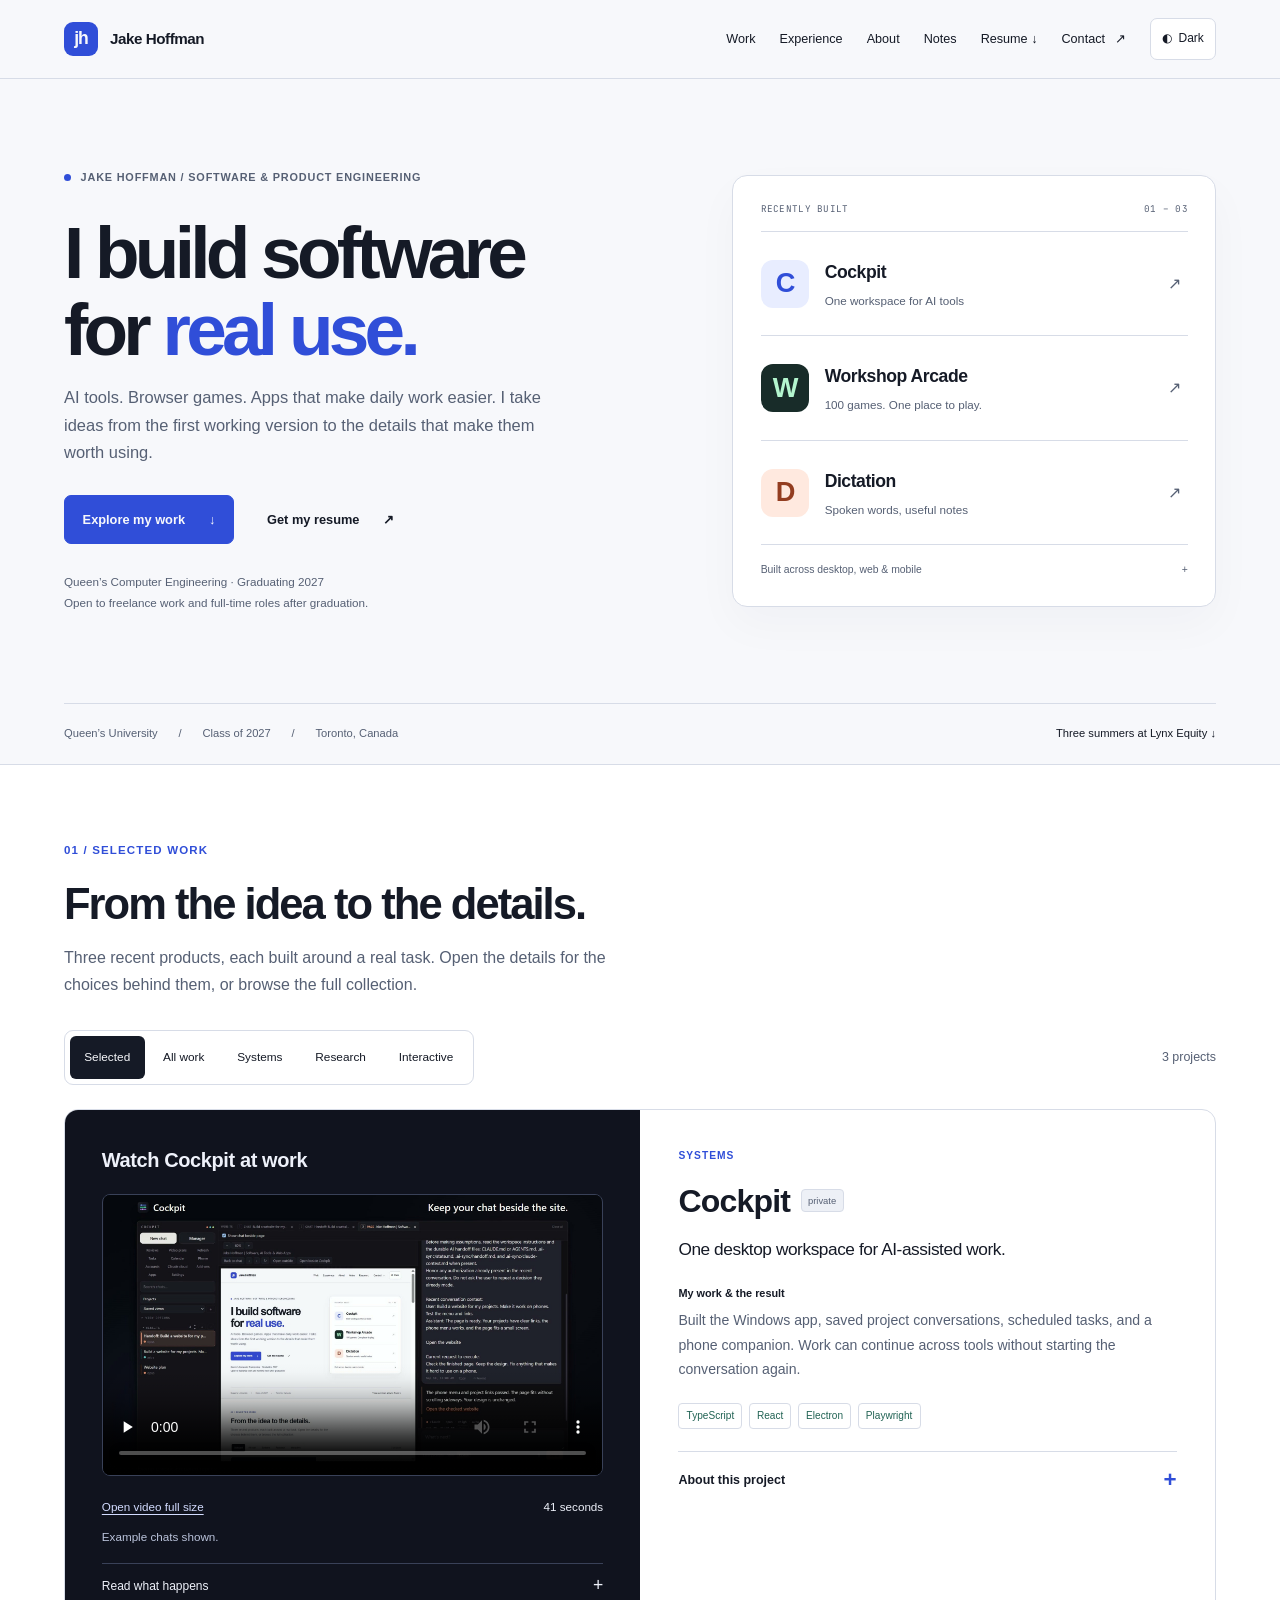
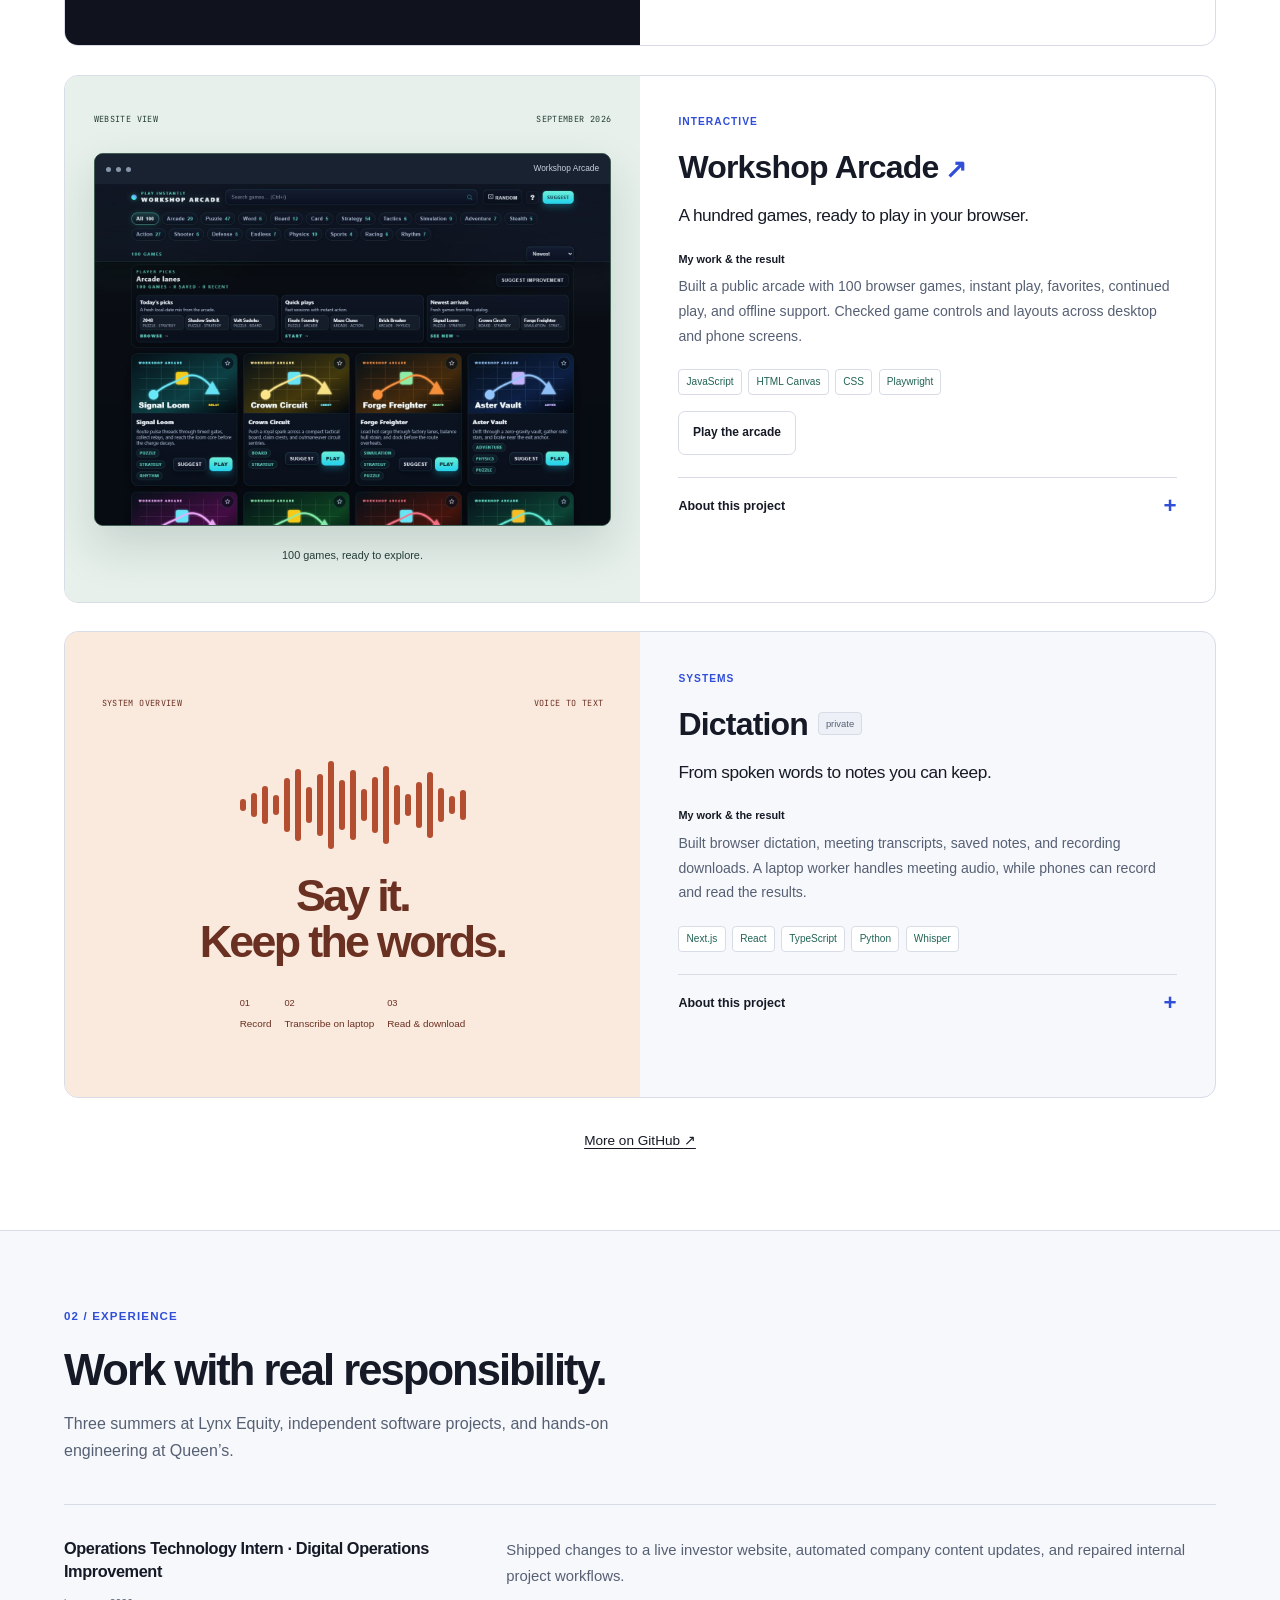
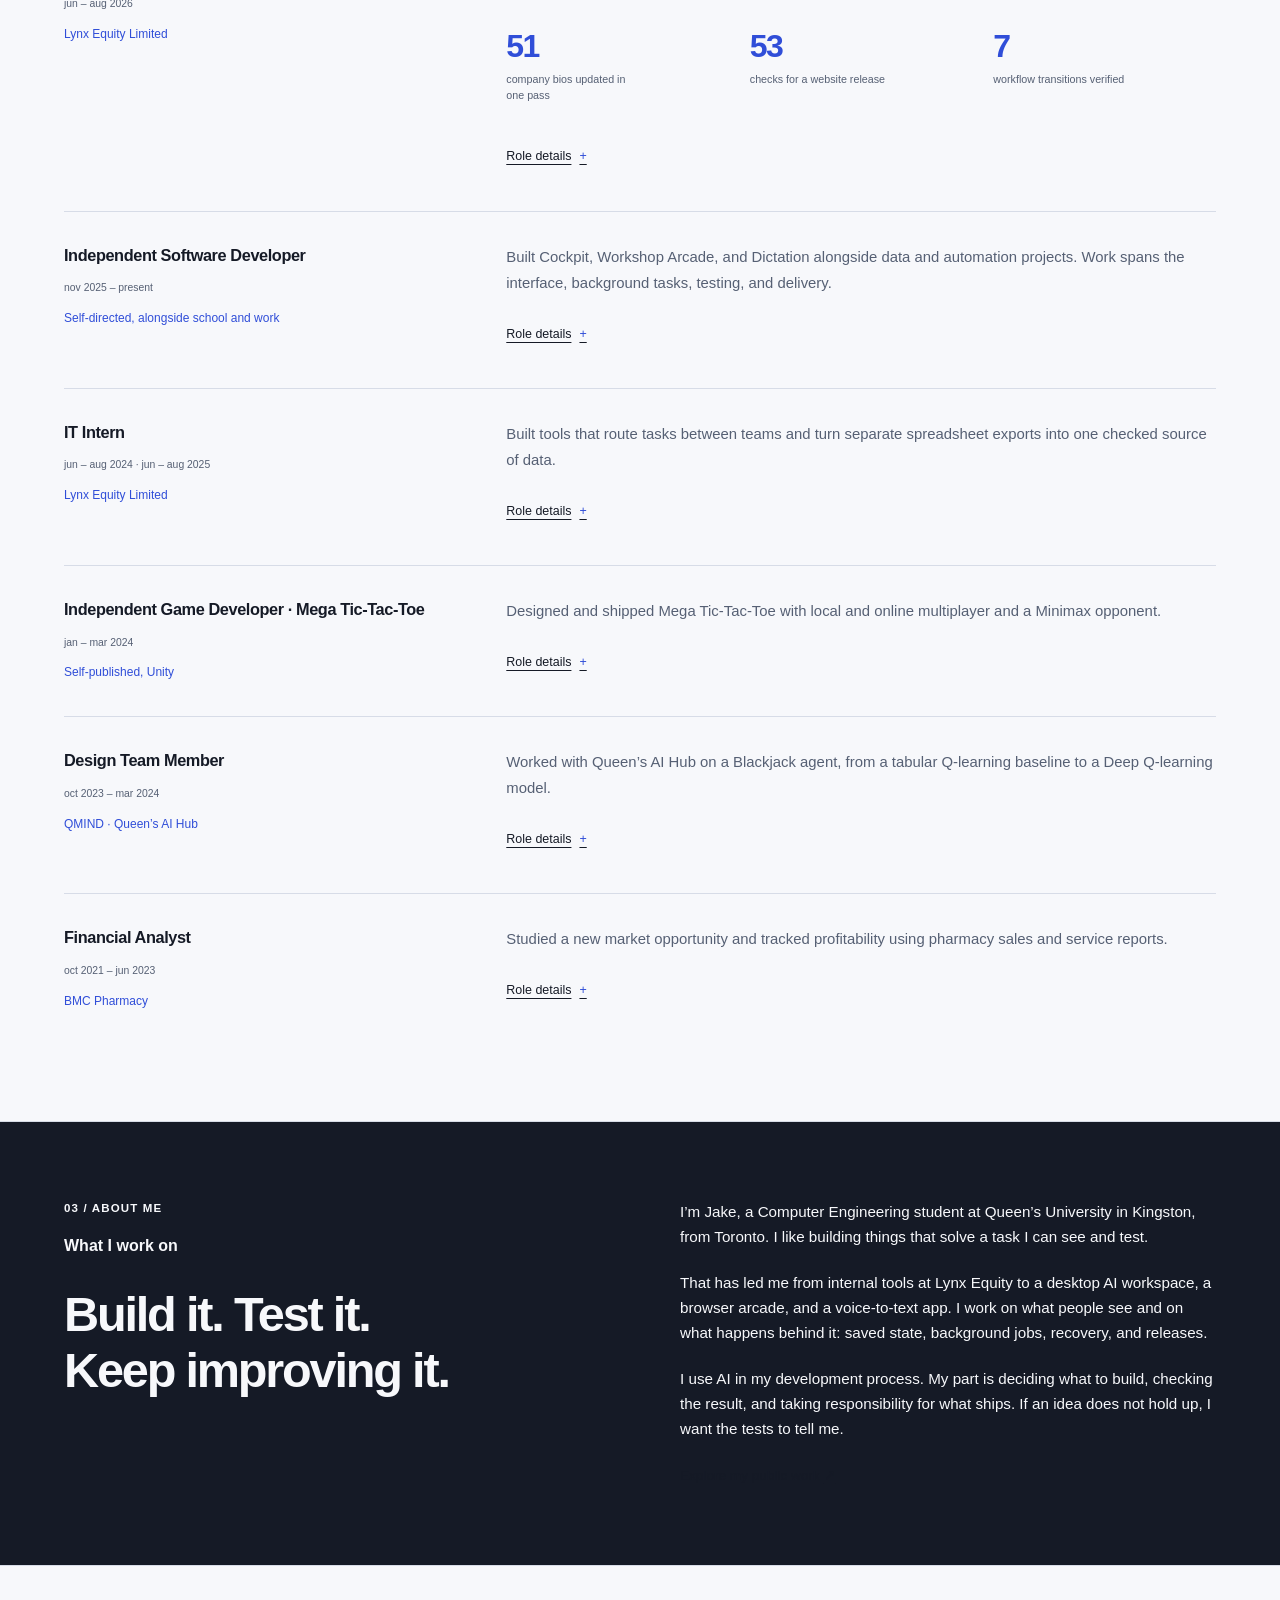
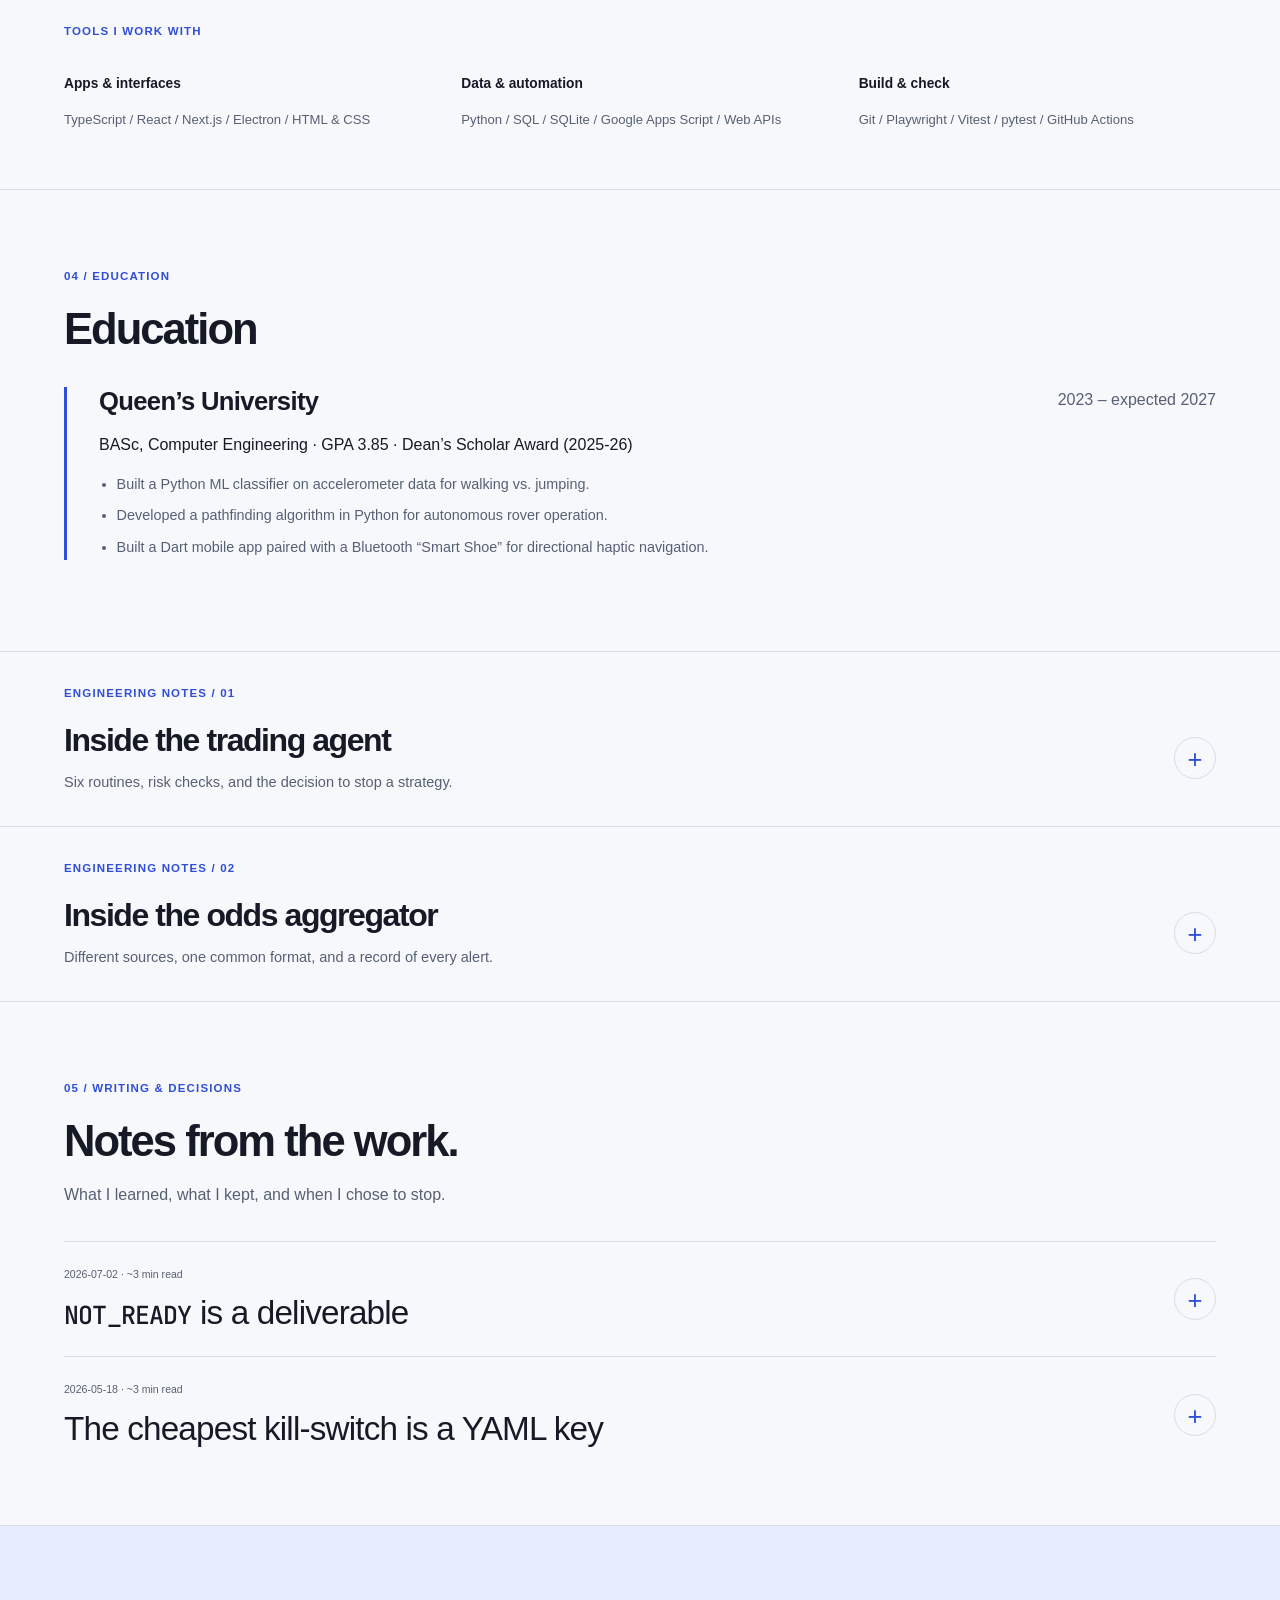
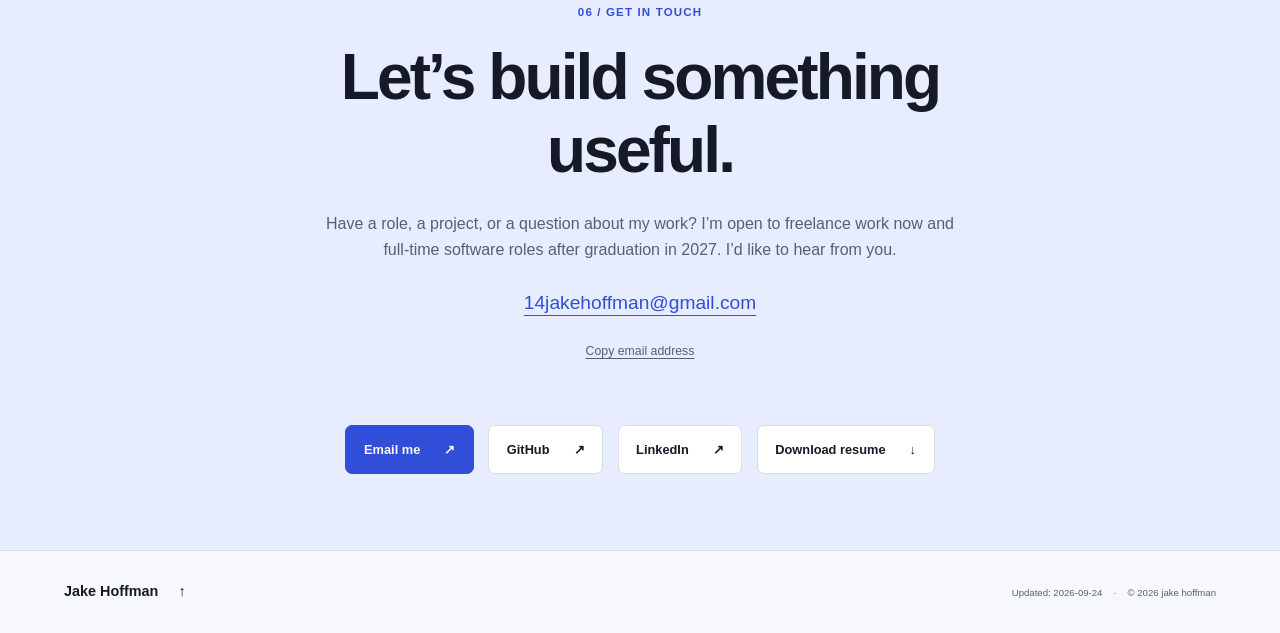
==== commit 211ce8de: "Add 2025-26 Dean's Scholar Award to resume and education" ====
--- a/index.html
+++ b/index.html
@@ -582,7 +582,7 @@
               <h3 class="education__school">Queen&rsquo;s University</h3>
               <span class="education__dates">2023 &ndash; expected 2027</span>
             </header>
-            <p class="education__program">BASc, Computer Engineering &middot; <span class="education__gpa">GPA 3.85 &middot; Dean&rsquo;s Scholar</span></p>
+            <p class="education__program">BASc, Computer Engineering &middot; <span class="education__gpa">GPA 3.85 &middot; Dean&rsquo;s Scholar Award (2025-26)</span></p>
             <ul class="education__highlights">
               <li>Built a Python ML classifier on accelerometer data for walking vs. jumping.</li>
               <li>Developed a pathfinding algorithm in Python for autonomous rover operation.</li>
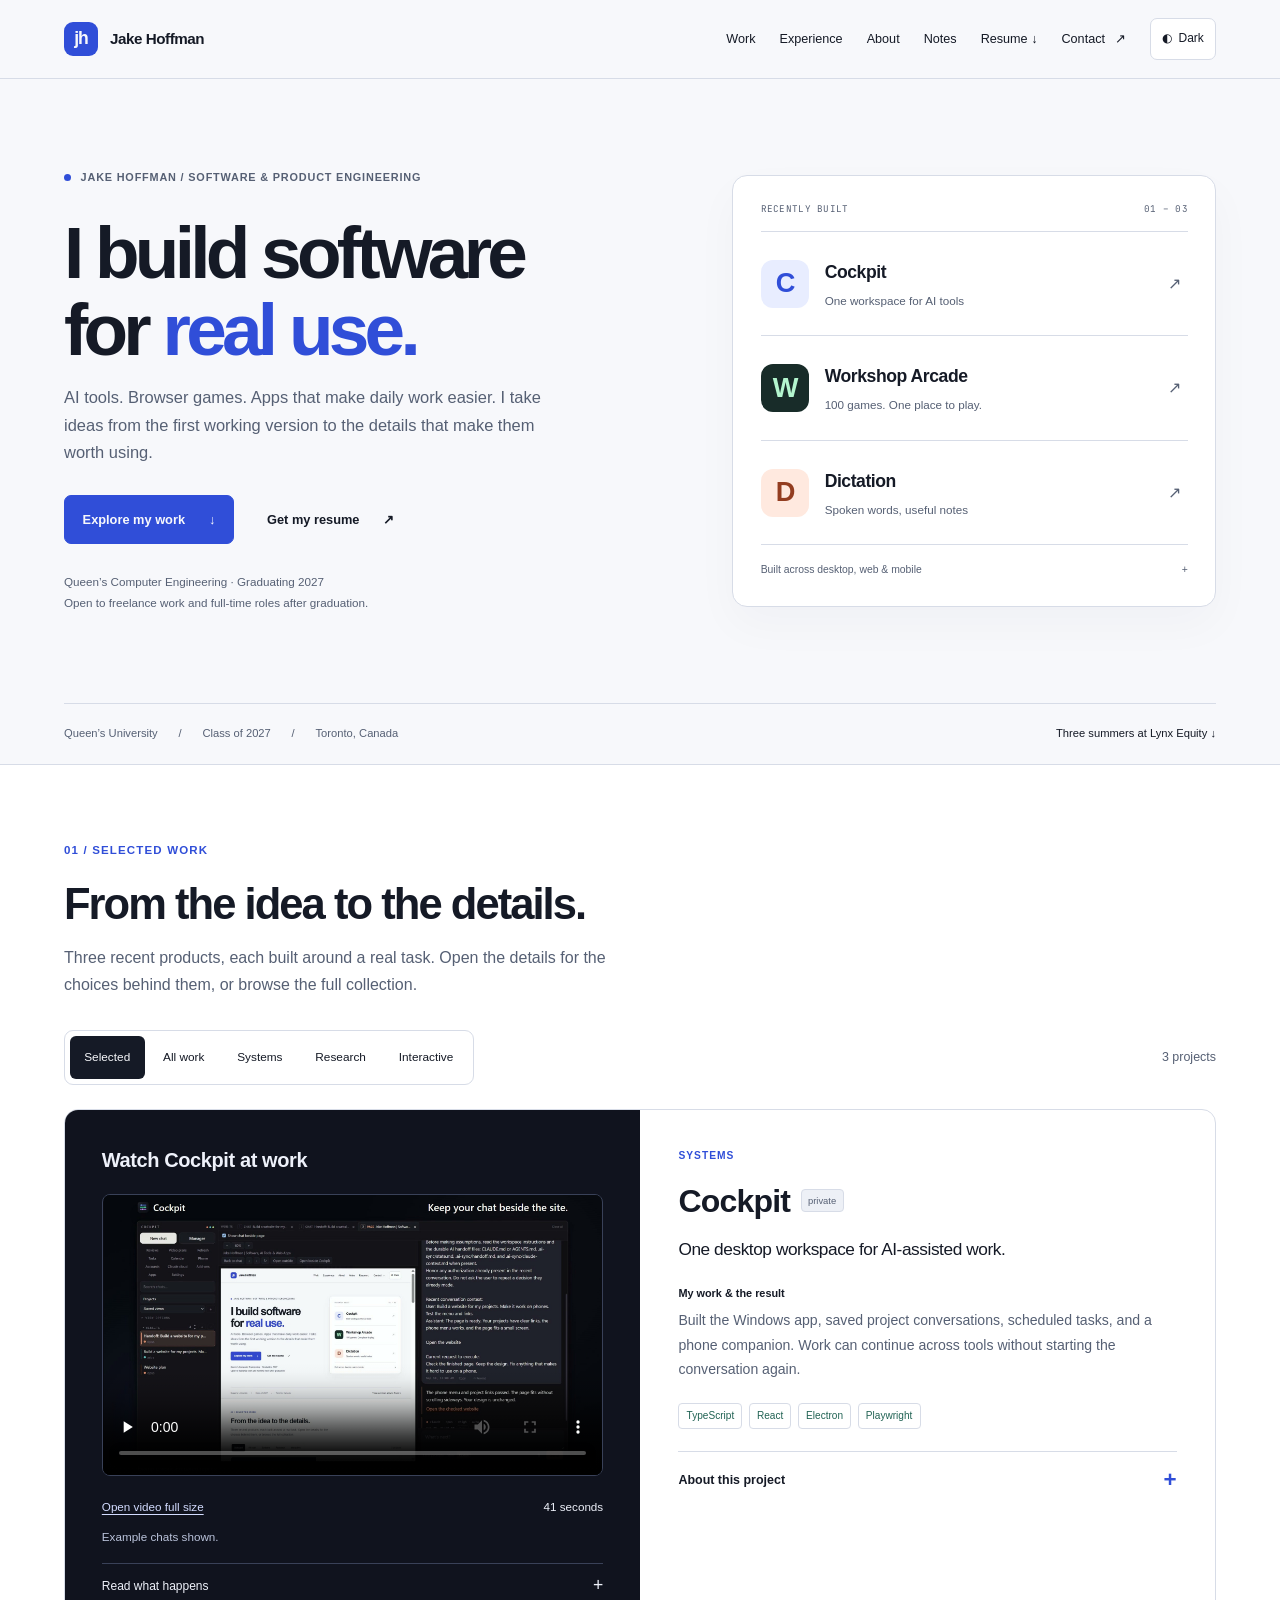
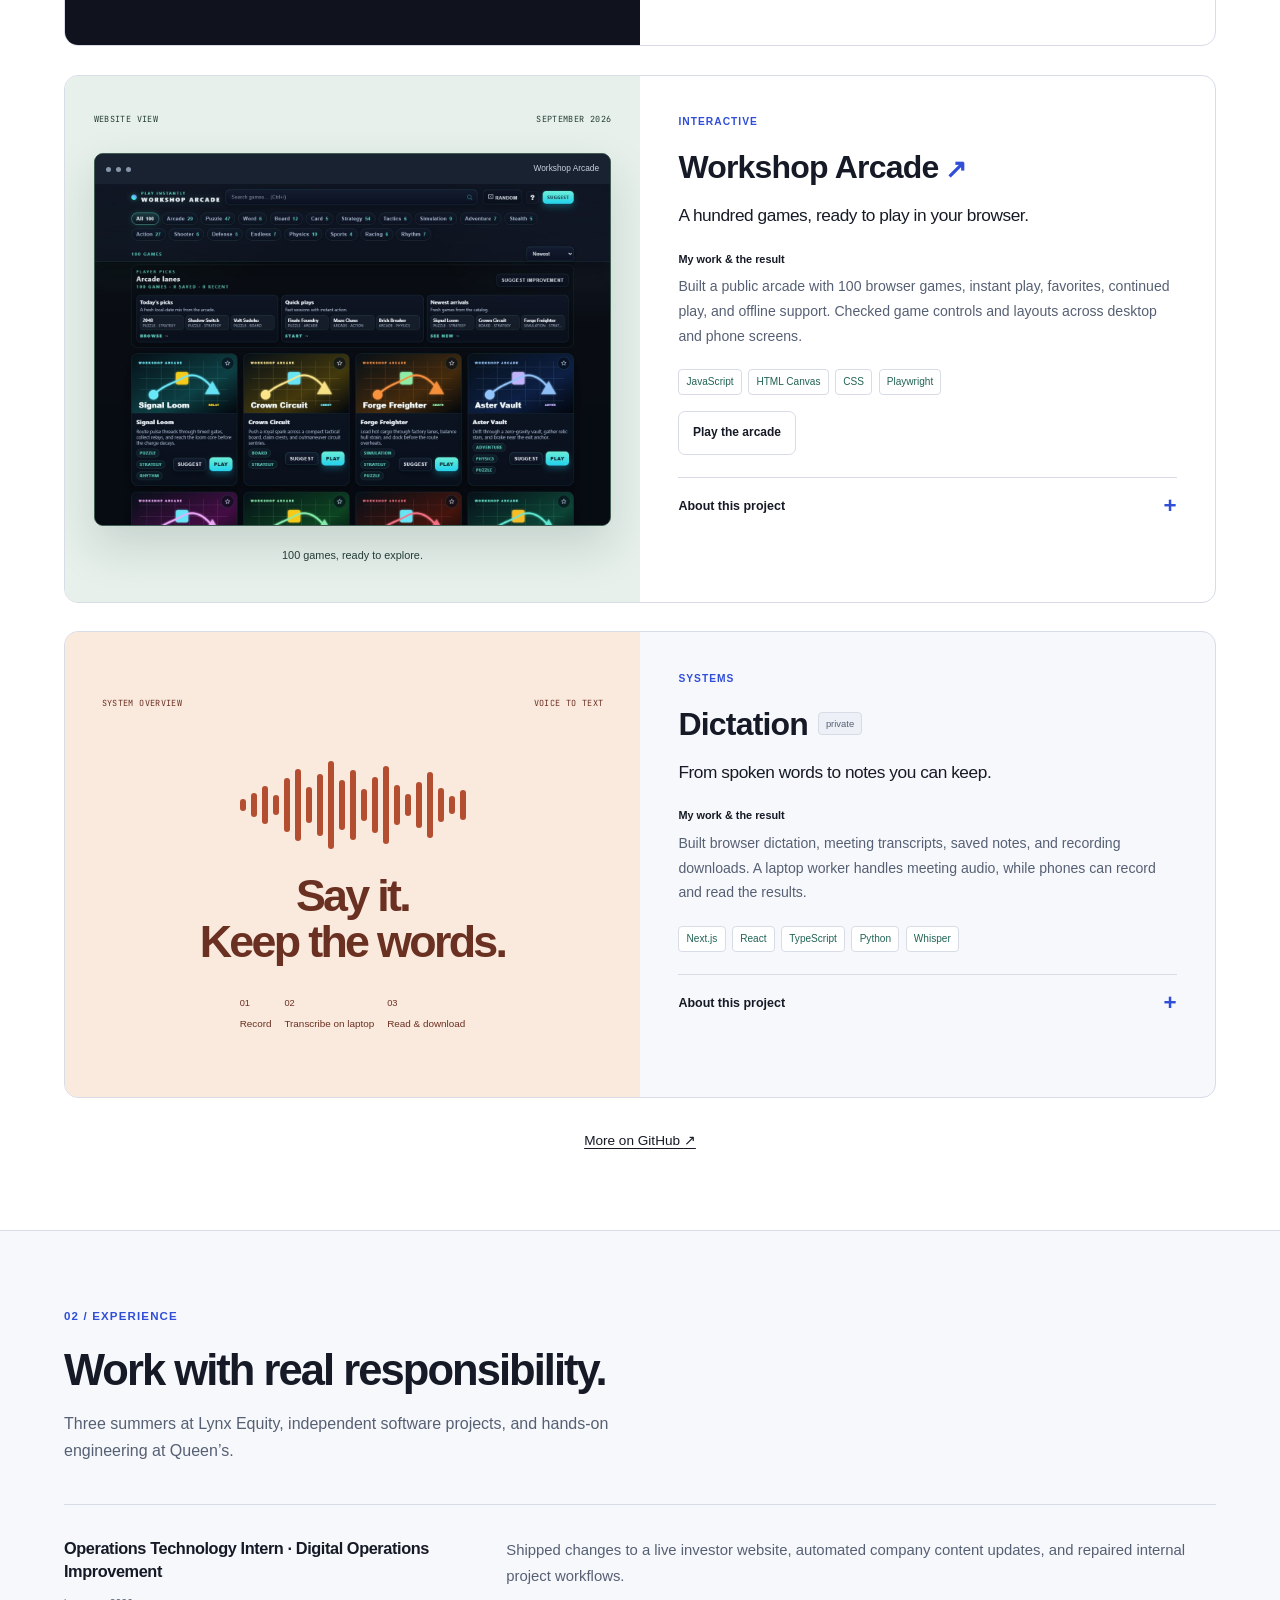
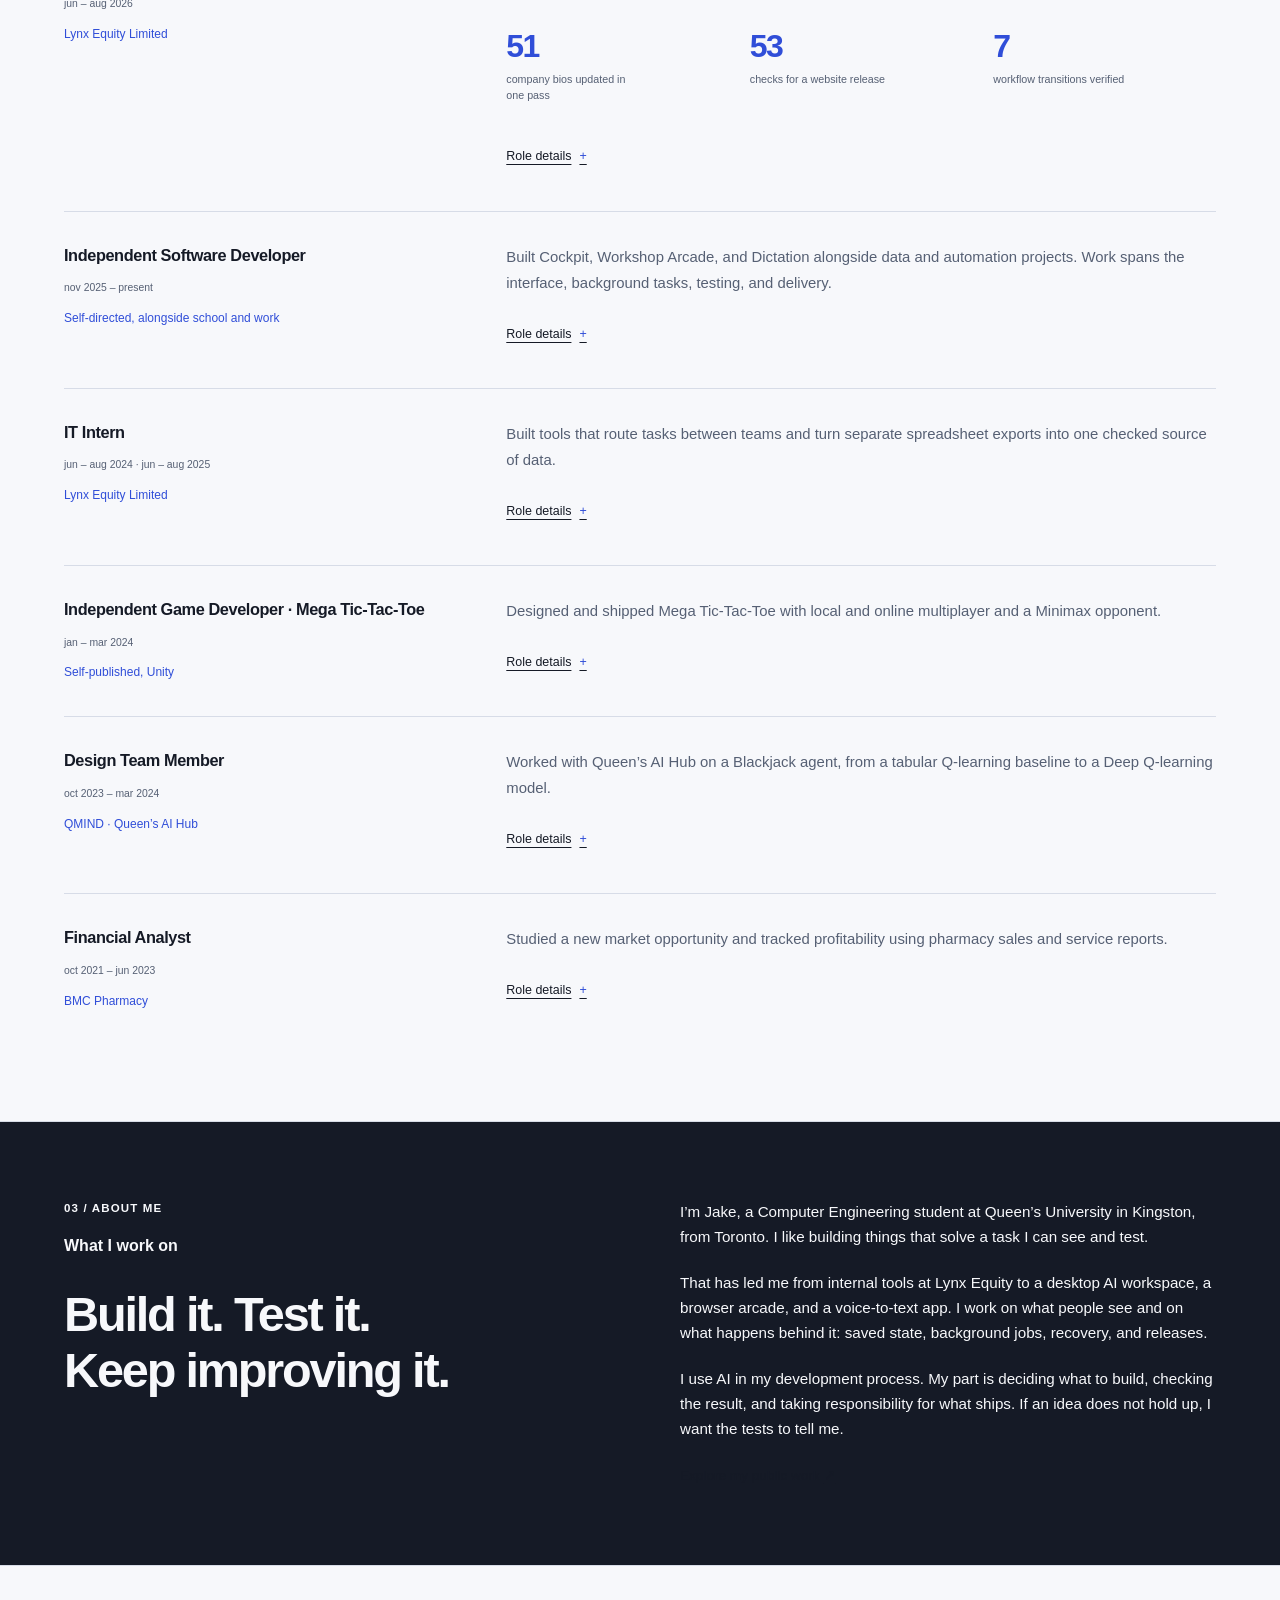
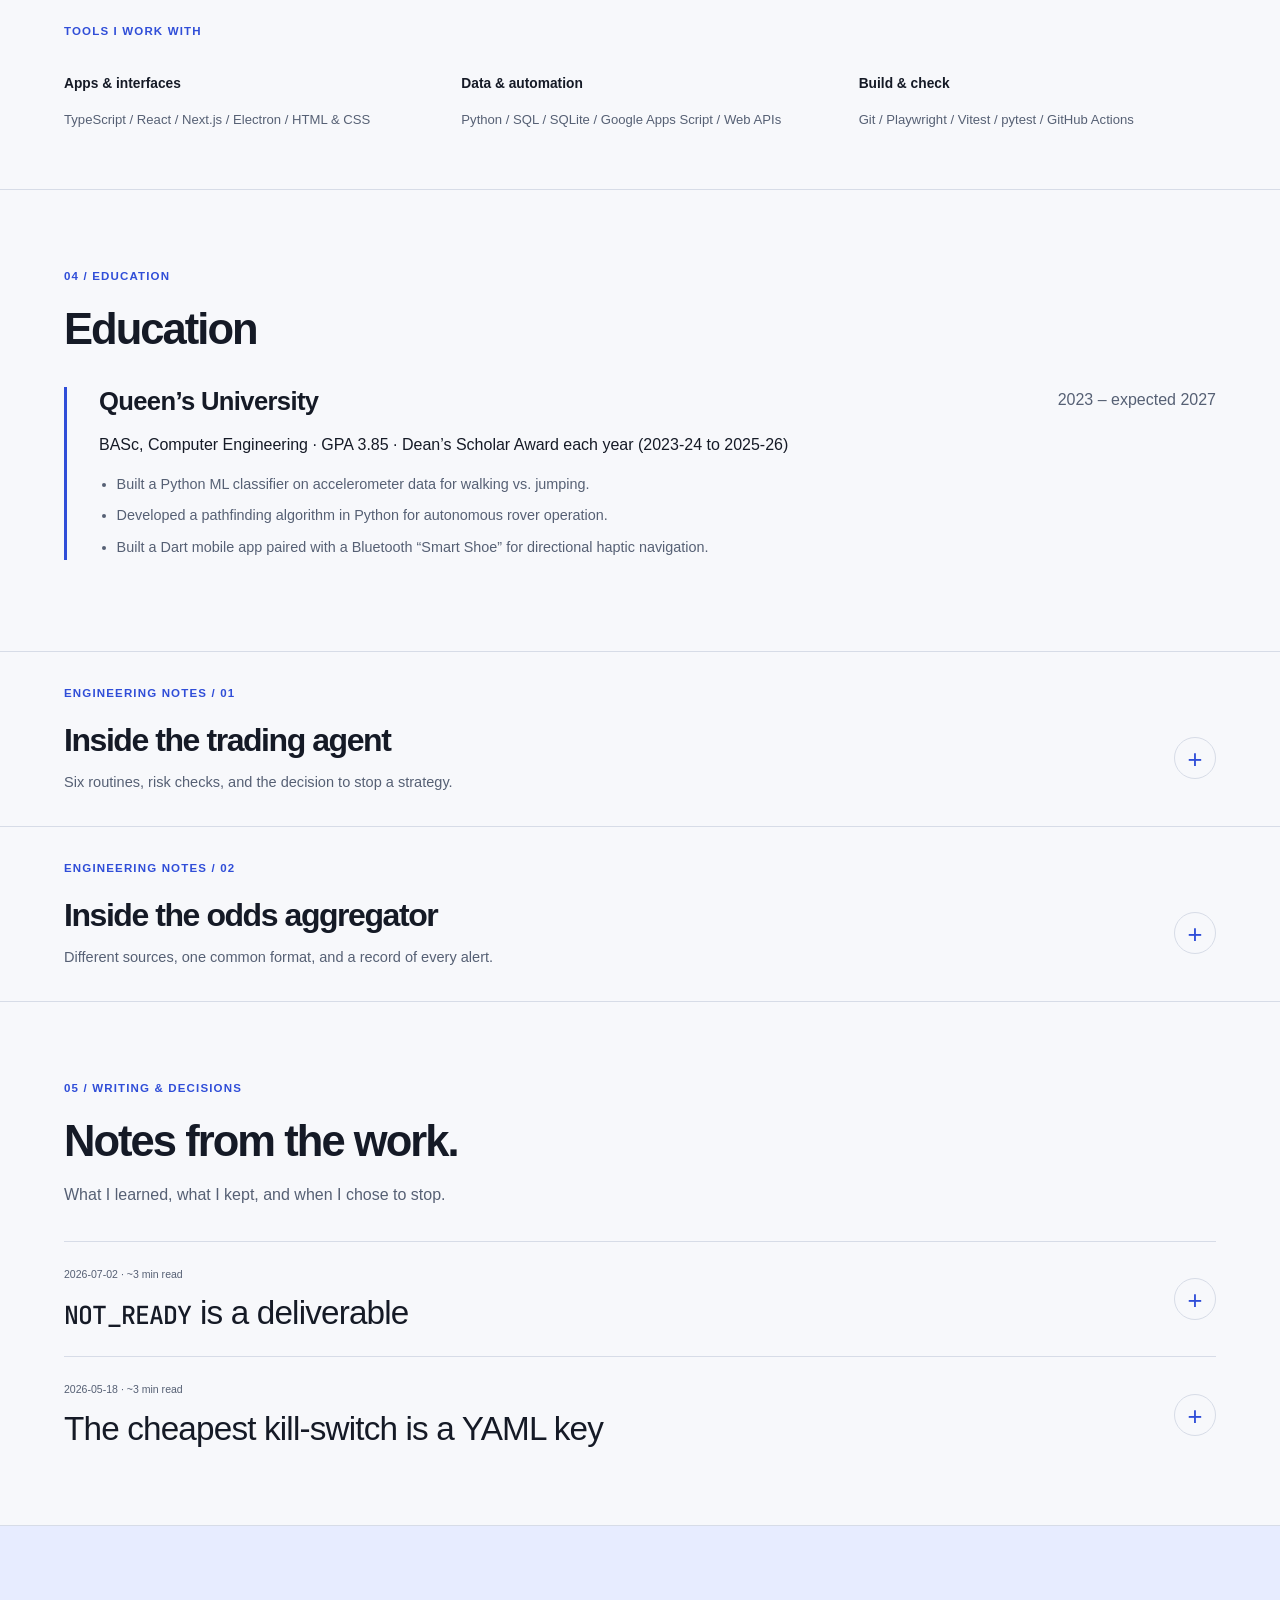
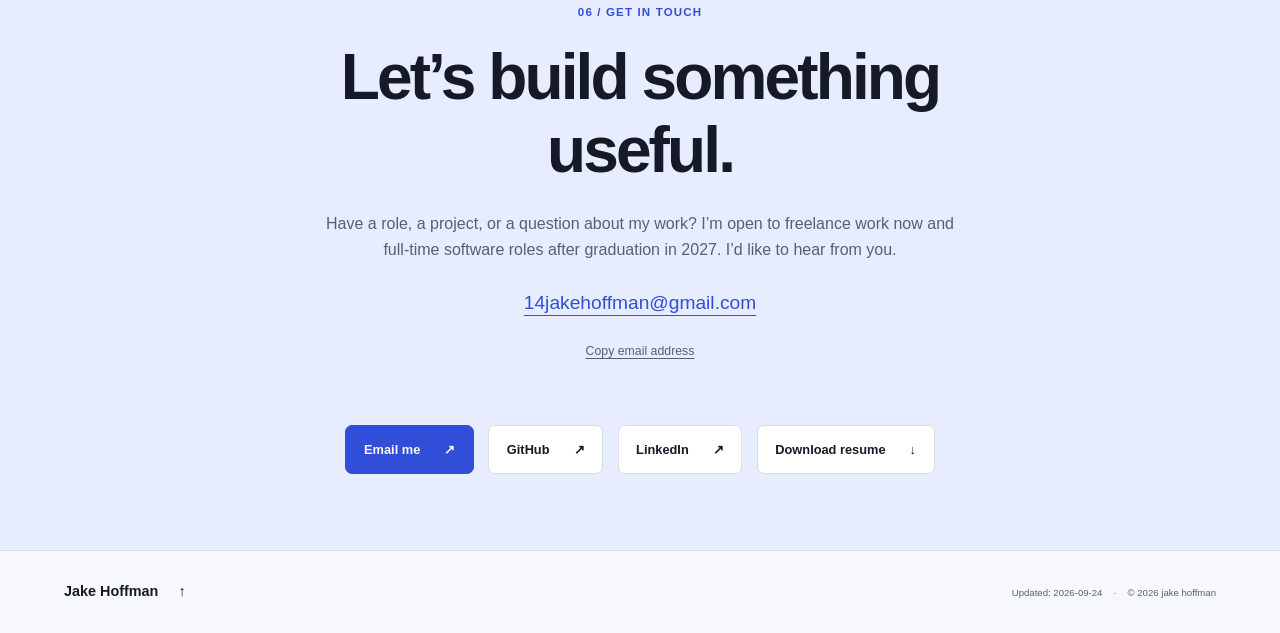
==== commit dede073a: "Show Dean's Scholar award across all completed years" ====
--- a/index.html
+++ b/index.html
@@ -582,7 +582,7 @@
               <h3 class="education__school">Queen&rsquo;s University</h3>
               <span class="education__dates">2023 &ndash; expected 2027</span>
             </header>
-            <p class="education__program">BASc, Computer Engineering &middot; <span class="education__gpa">GPA 3.85 &middot; Dean&rsquo;s Scholar Award (2025-26)</span></p>
+            <p class="education__program">BASc, Computer Engineering &middot; <span class="education__gpa">GPA 3.85 &middot; Dean&rsquo;s Scholar Award each year (2023-24 to 2025-26)</span></p>
             <ul class="education__highlights">
               <li>Built a Python ML classifier on accelerometer data for walking vs. jumping.</li>
               <li>Developed a pathfinding algorithm in Python for autonomous rover operation.</li>
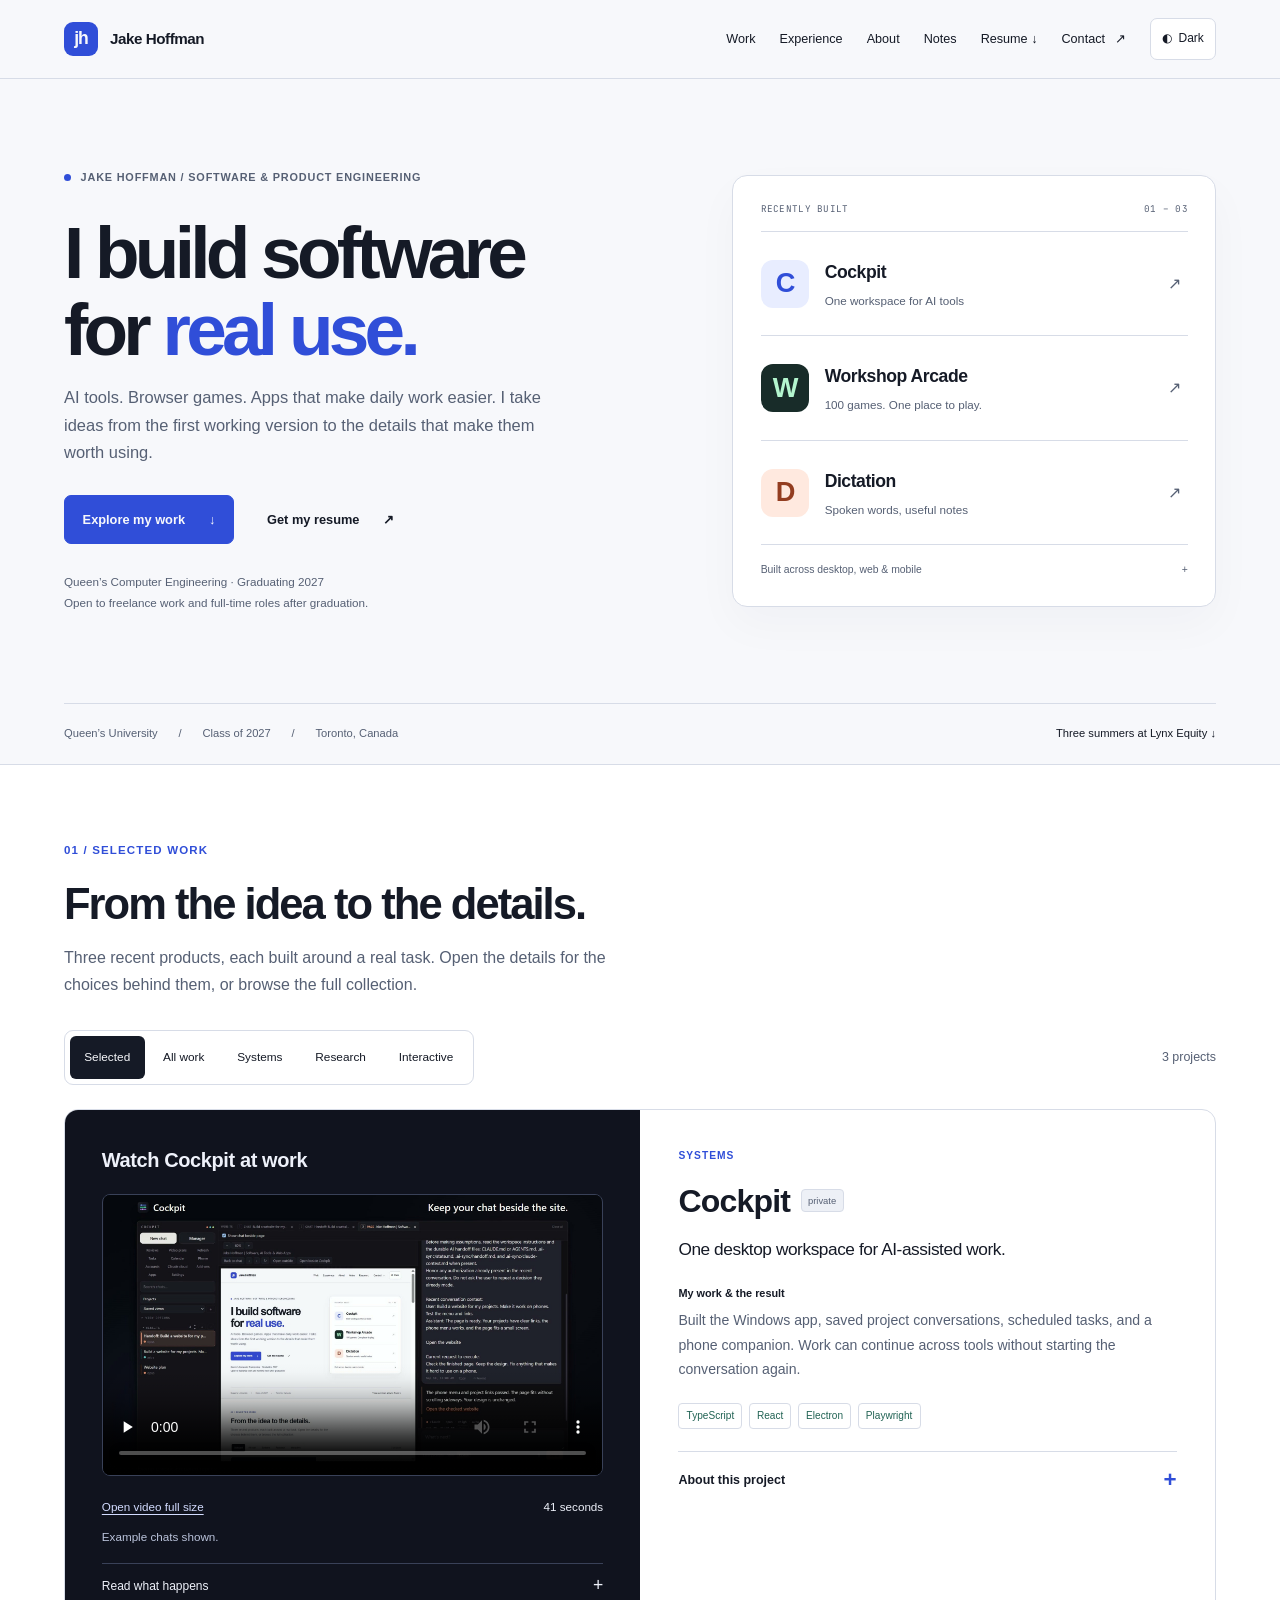
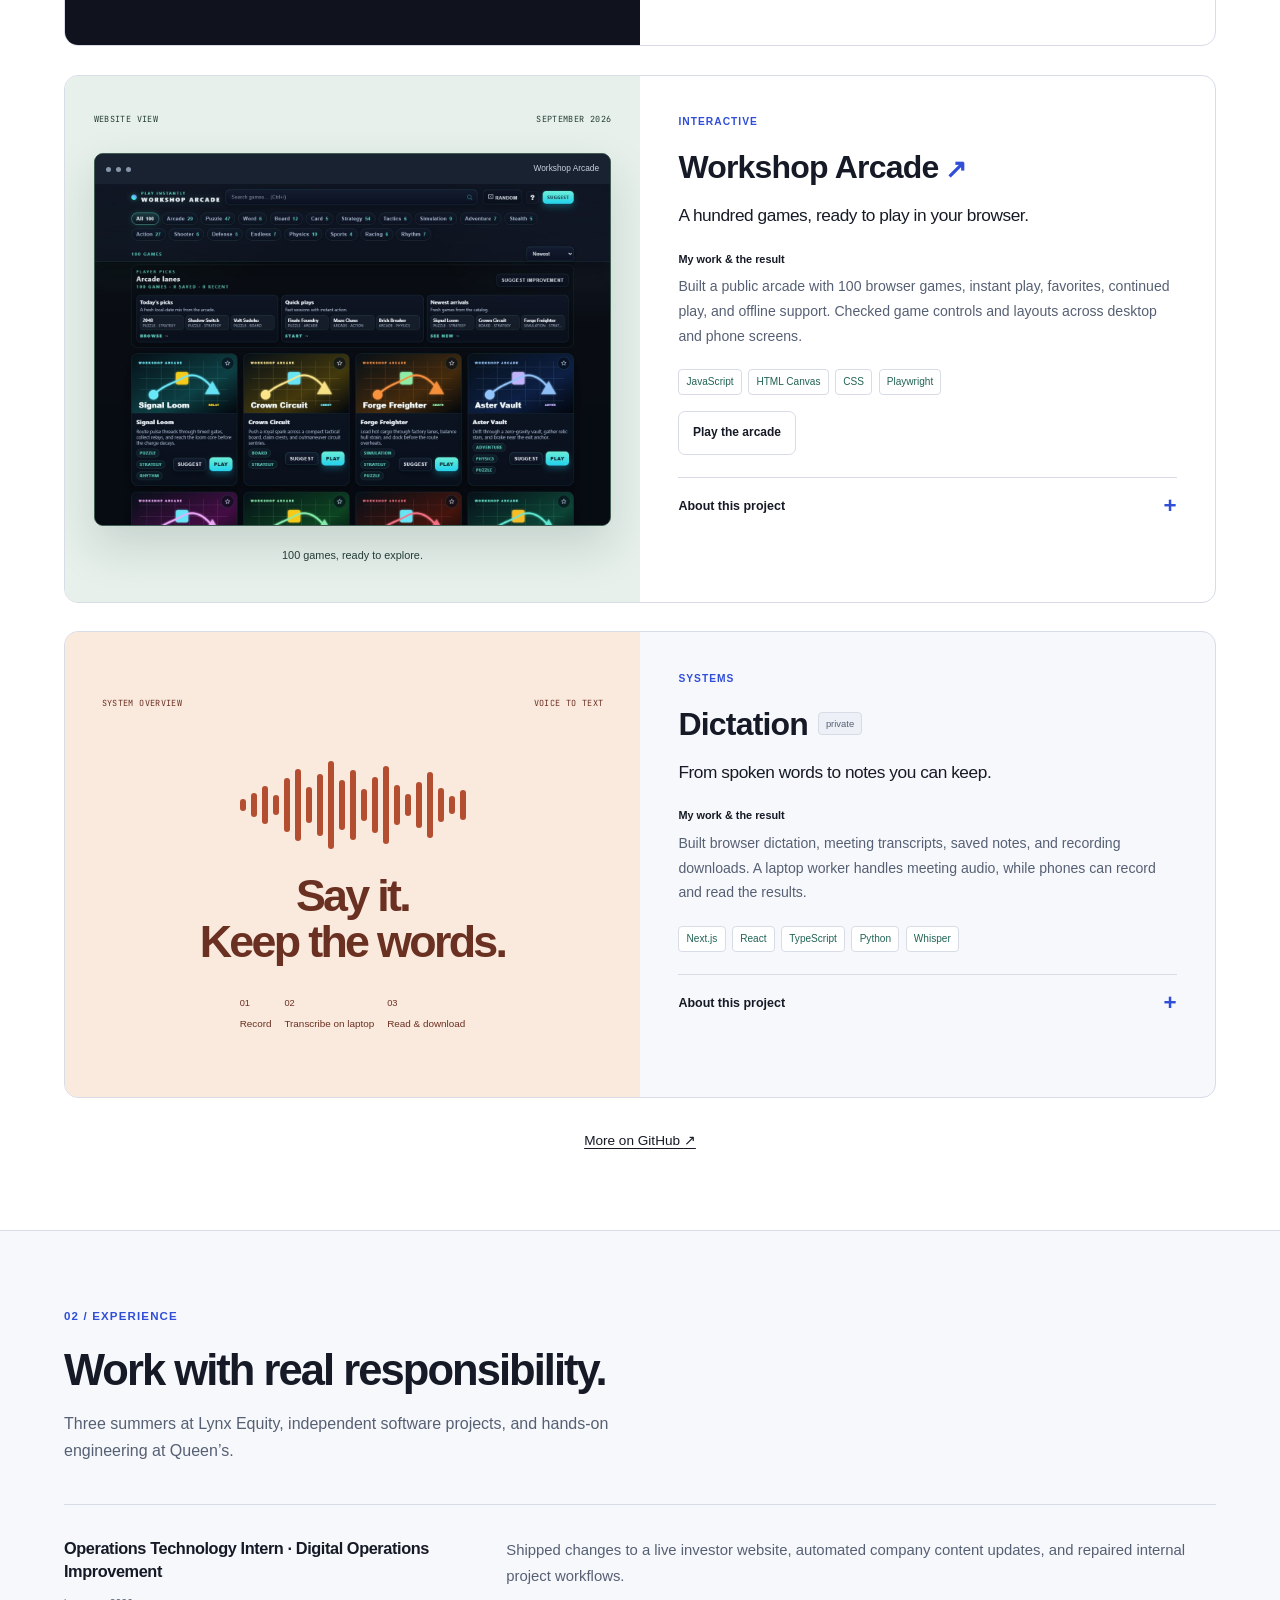
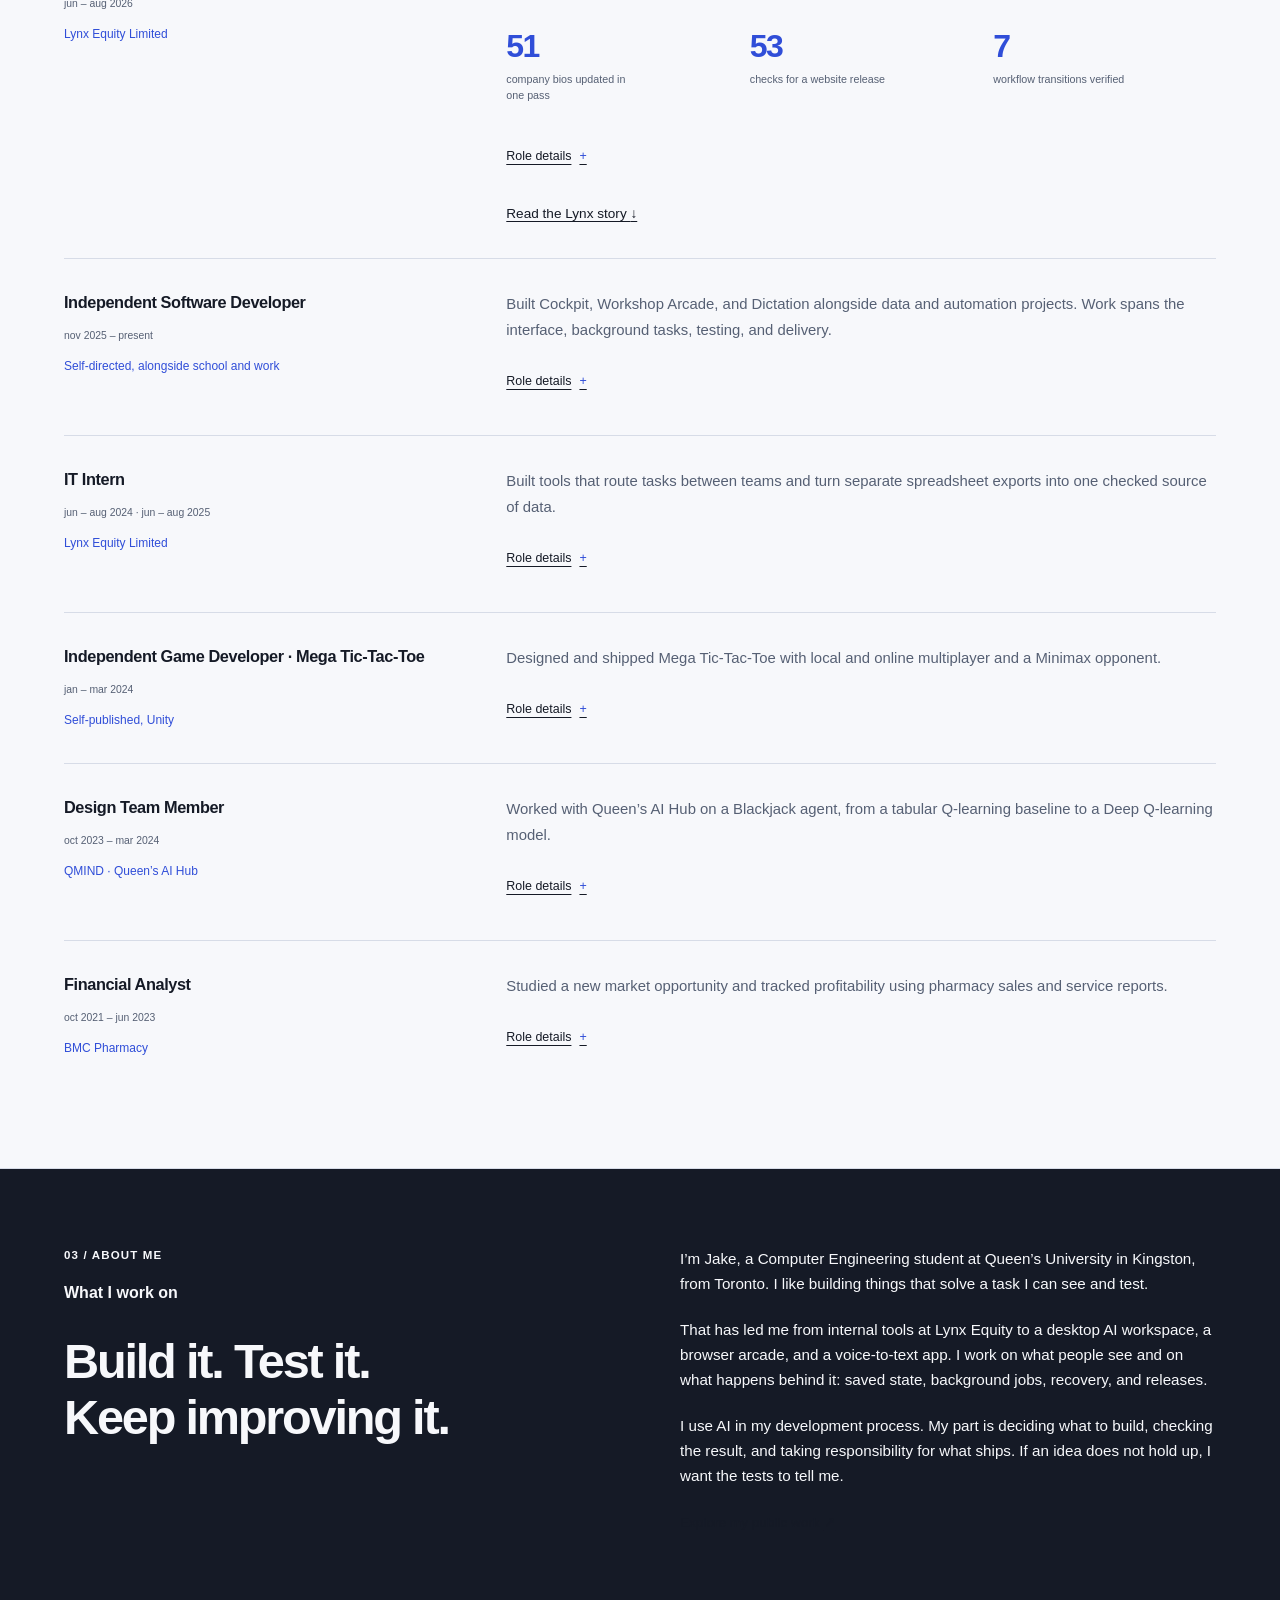
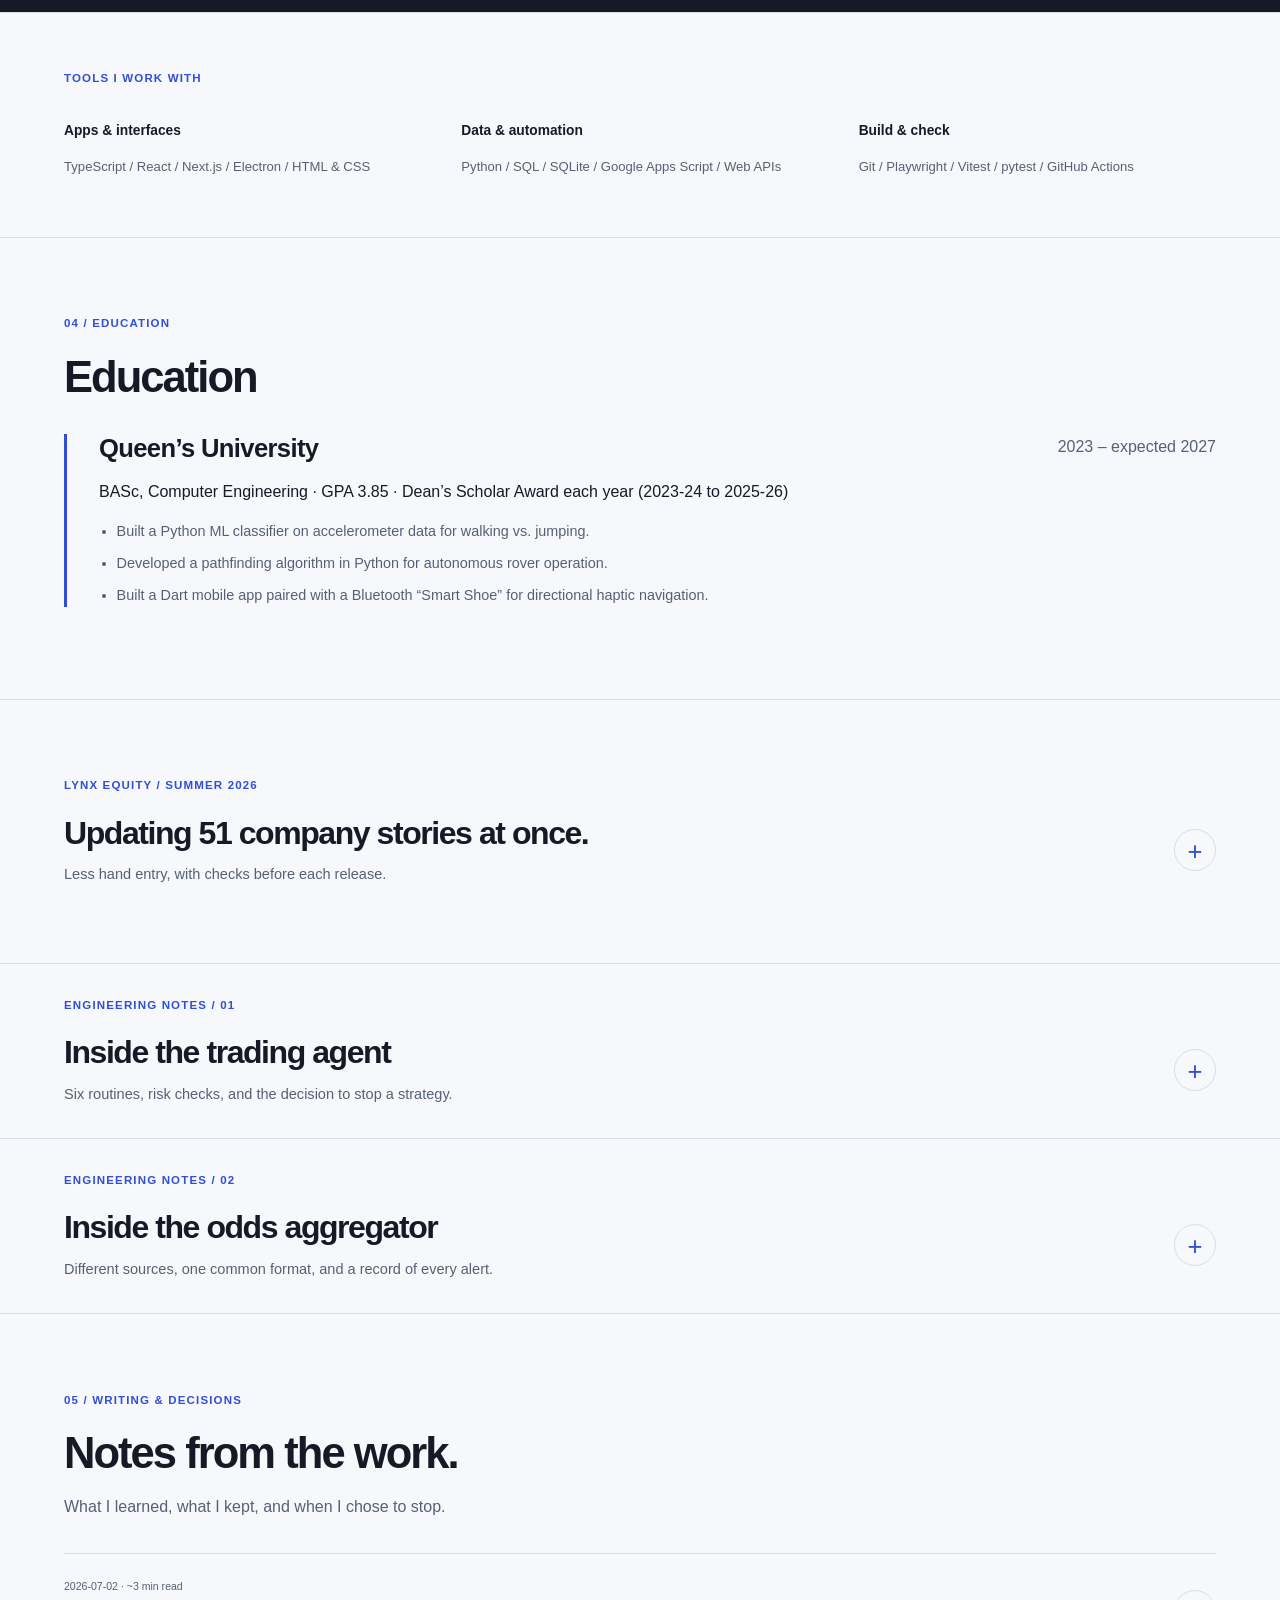
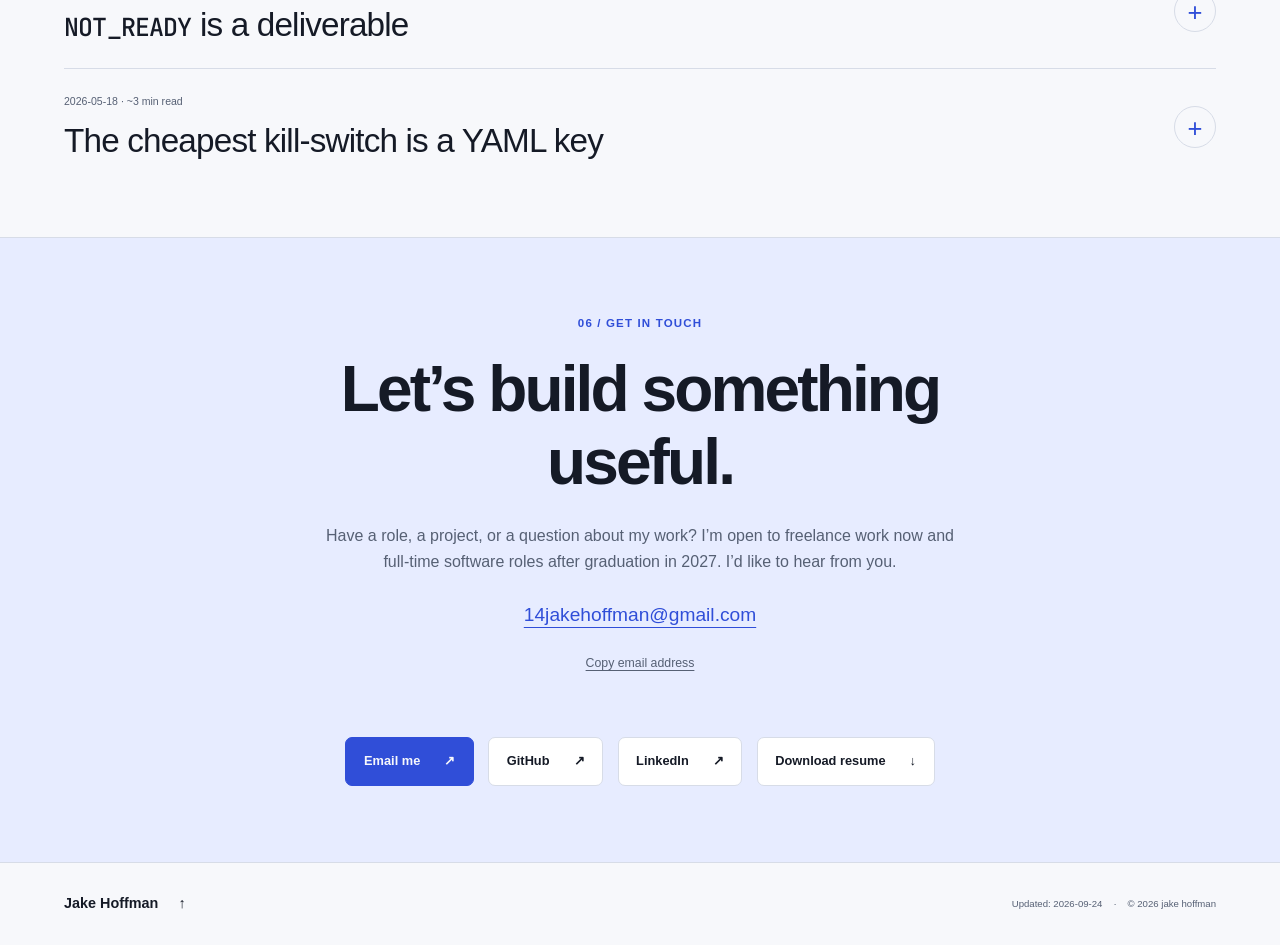
==== commit 192ccc9b: "Add a checked Lynx website work story" ====
--- a/index.html
+++ b/index.html
@@ -468,6 +468,7 @@
                 <li>This was the 3rd consecutive summer at Lynx. The first two terms below were IT internships, and this role was scoped around software, automation, and AI.</li>
               </ul>
                 </details>
+                <p><a class="text-link" href="#case-study-lynx">Read the Lynx story <span aria-hidden="true">&darr;</span></a></p>
               </div>
             </li>
 
@@ -591,6 +592,26 @@
           </article>
         </div>
       </section>
+      <section id="case-study-lynx" class="section">
+        <div class="container">
+          <p class="section__label">Lynx Equity / Summer 2026</p>
+          <details class="case-detail">
+            <summary><span class="detail-heading"><h2>Updating 51 company stories at once.</h2><span>Less hand entry, with checks before each release.</span></span><span class="detail-sign" aria-hidden="true"></span></summary>
+            <div class="case-detail__body">
+              <p class="case-study__lede">During my third summer at Lynx Equity, I worked on the company website and its internal project tools. Two website updates show how I used code to speed up repeated work and check the results.</p>
+              <div class="case-study__prose">
+                <h3>The work</h3>
+                <p>The website needed new descriptions for 51 companies. Entering them by hand would have taken roughly three hours. I built one update that could place all 51 descriptions on the site, with checks to catch any description placed under the wrong company.</p>
+                <h3>The checks</h3>
+                <p>Those checks caught three problems in how I had read the source text. I fixed them before publishing, and all 51 descriptions were matched to the right company.</p>
+                <p>For a separate round of 14 changes to the Invest page and FAQs, I used 53 checks across the test site and the live site. That round went from request to live in an afternoon. Checks for an earlier release across 15 pages caught four faults before launch, including an invisible layer that would have blocked taps on tablets.</p>
+                <h3>The result</h3>
+                <p>The company descriptions were updated in one pass, and the page changes were checked before and after release. The useful part was being able to show that the right text reached the right place and that visitors could still use the page.</p>
+              </div>
+            </div>
+          </details>
+        </div>
+      </section>
       <section id="case-study" class="section">
         <div class="container">
           <p class="section__label">Engineering notes / 01</p>
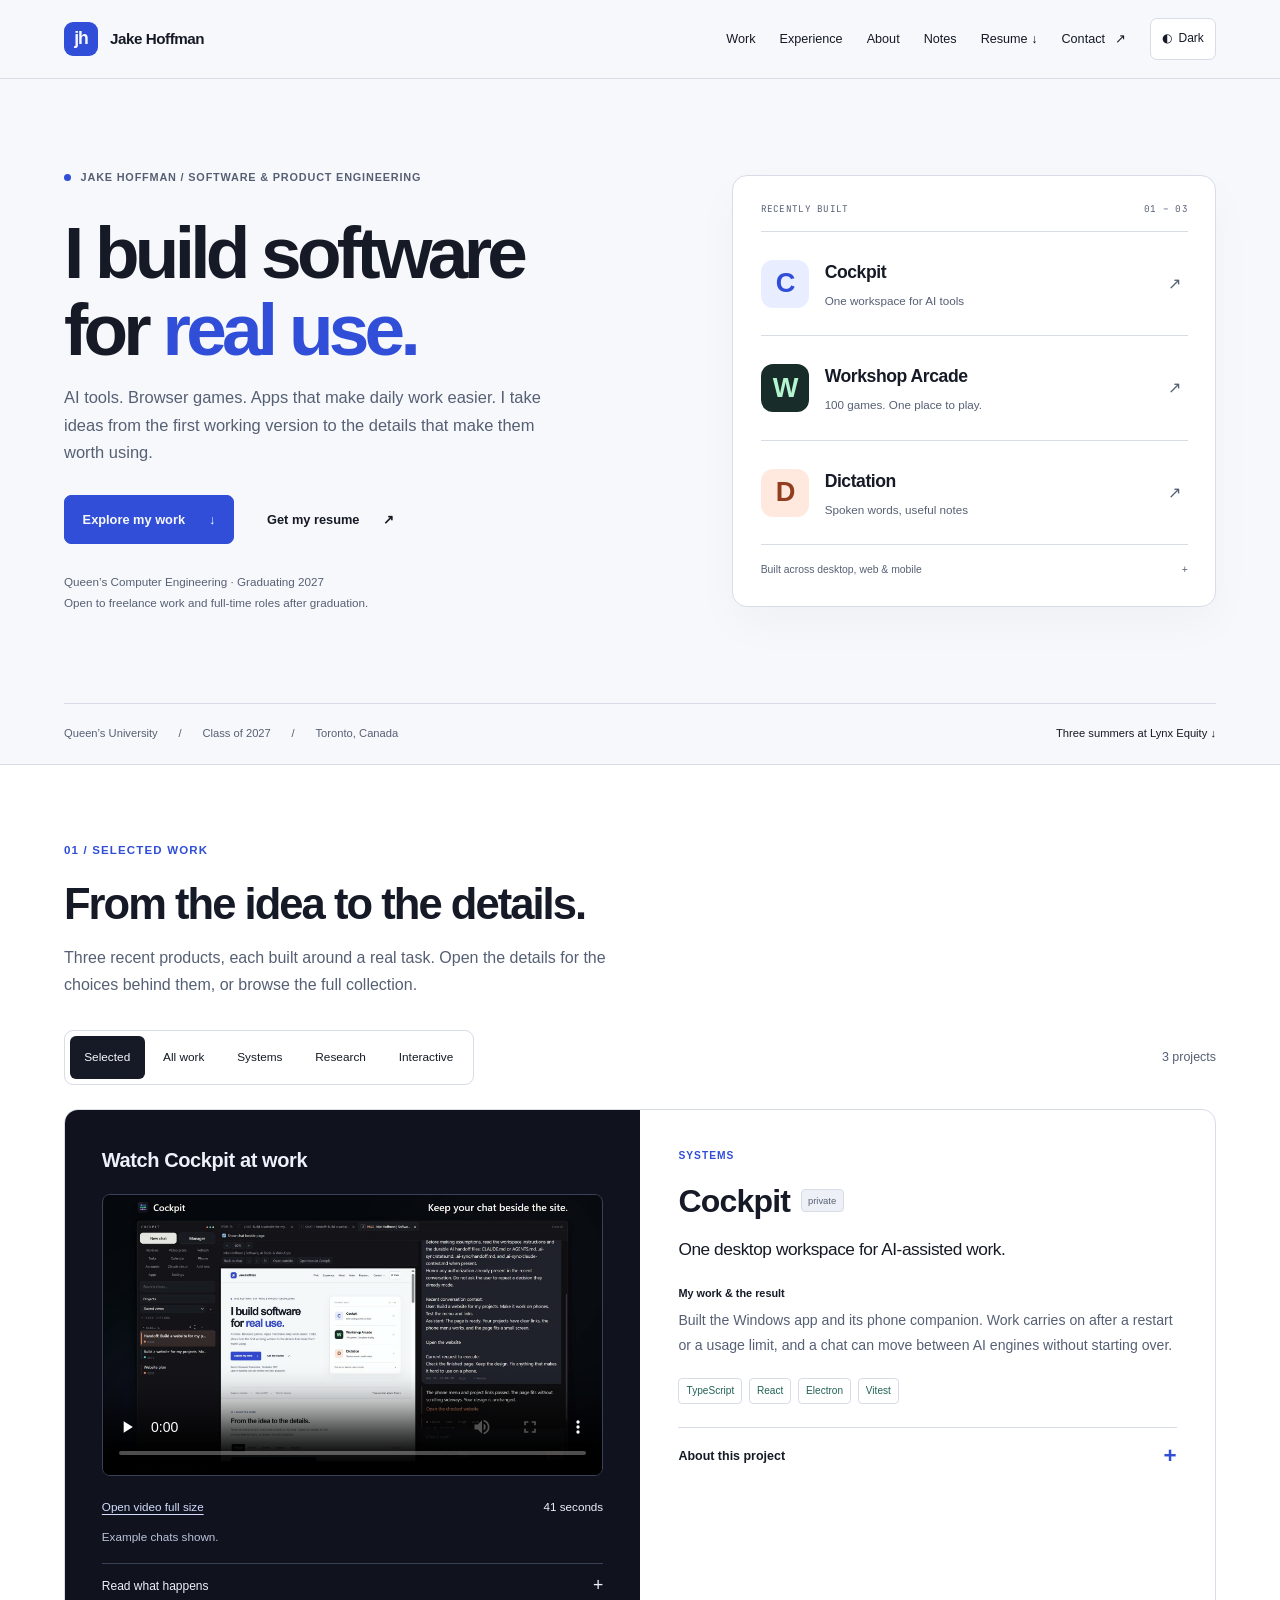
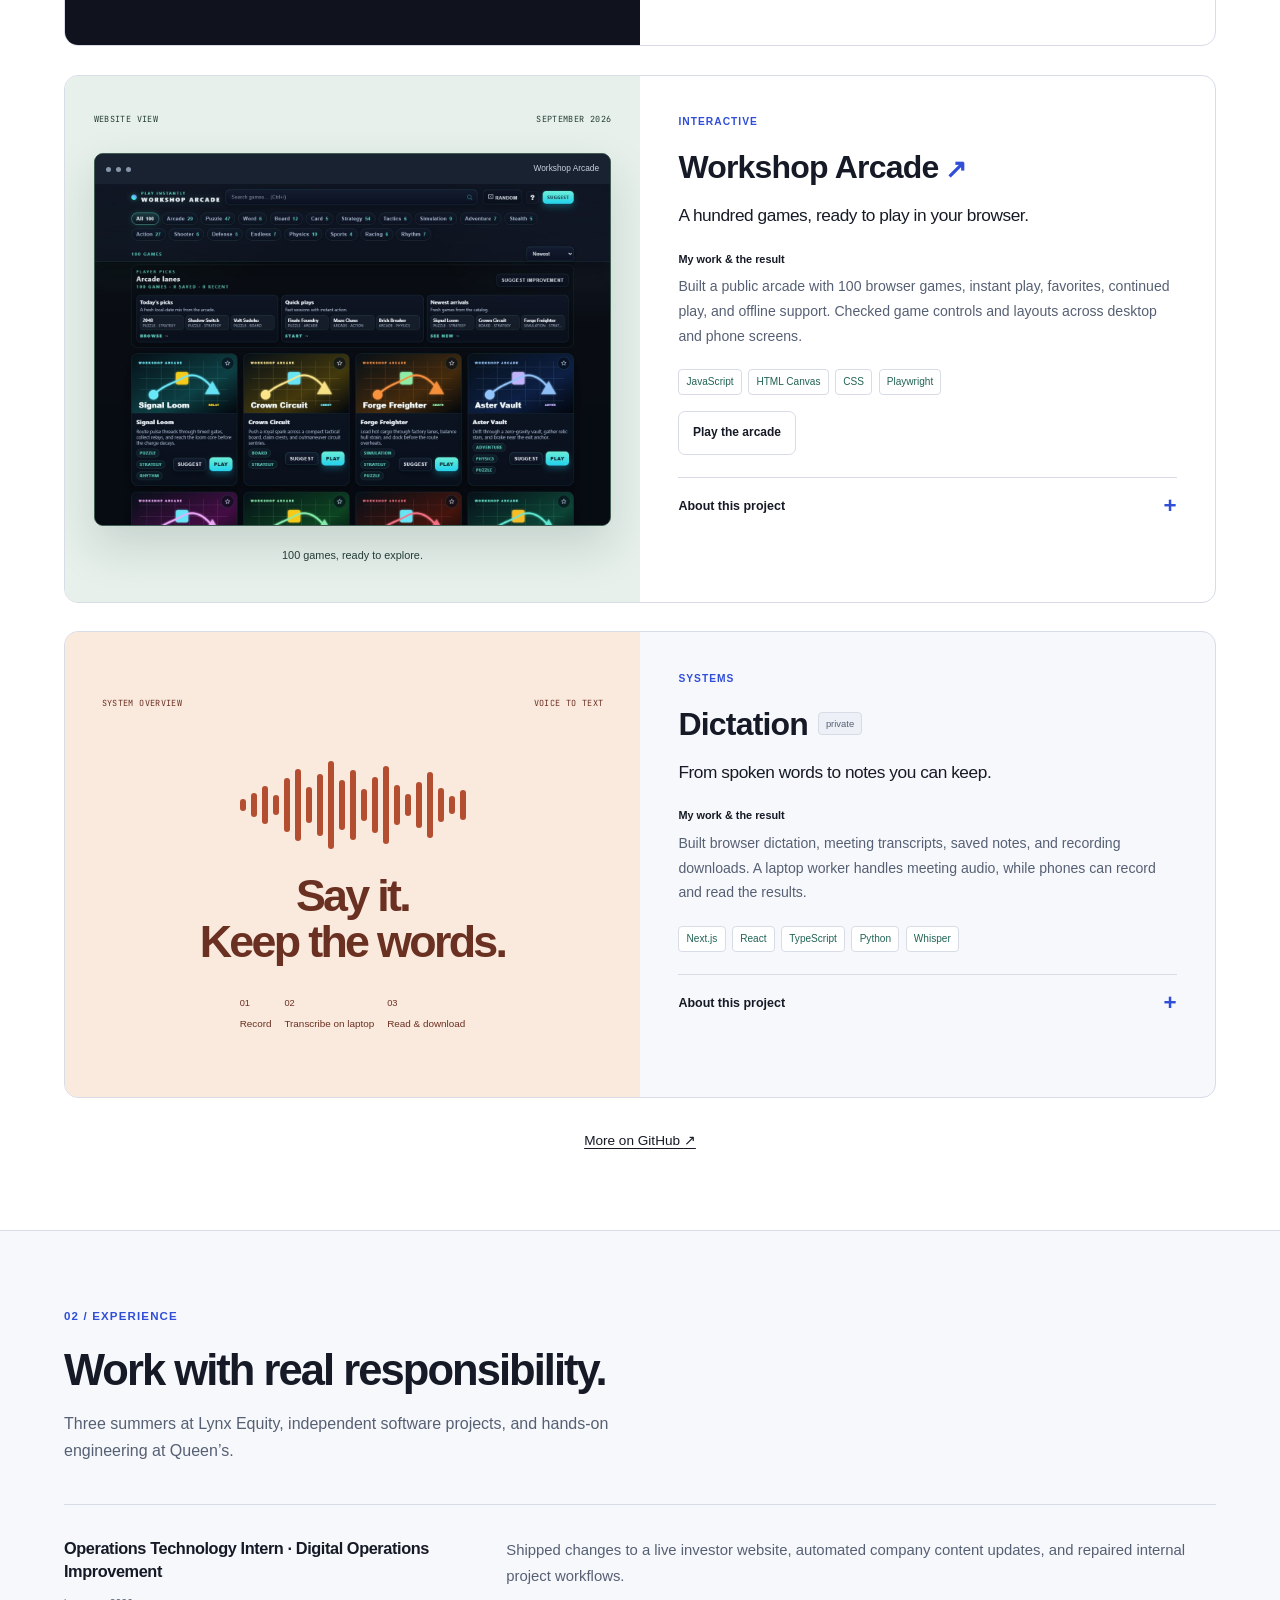
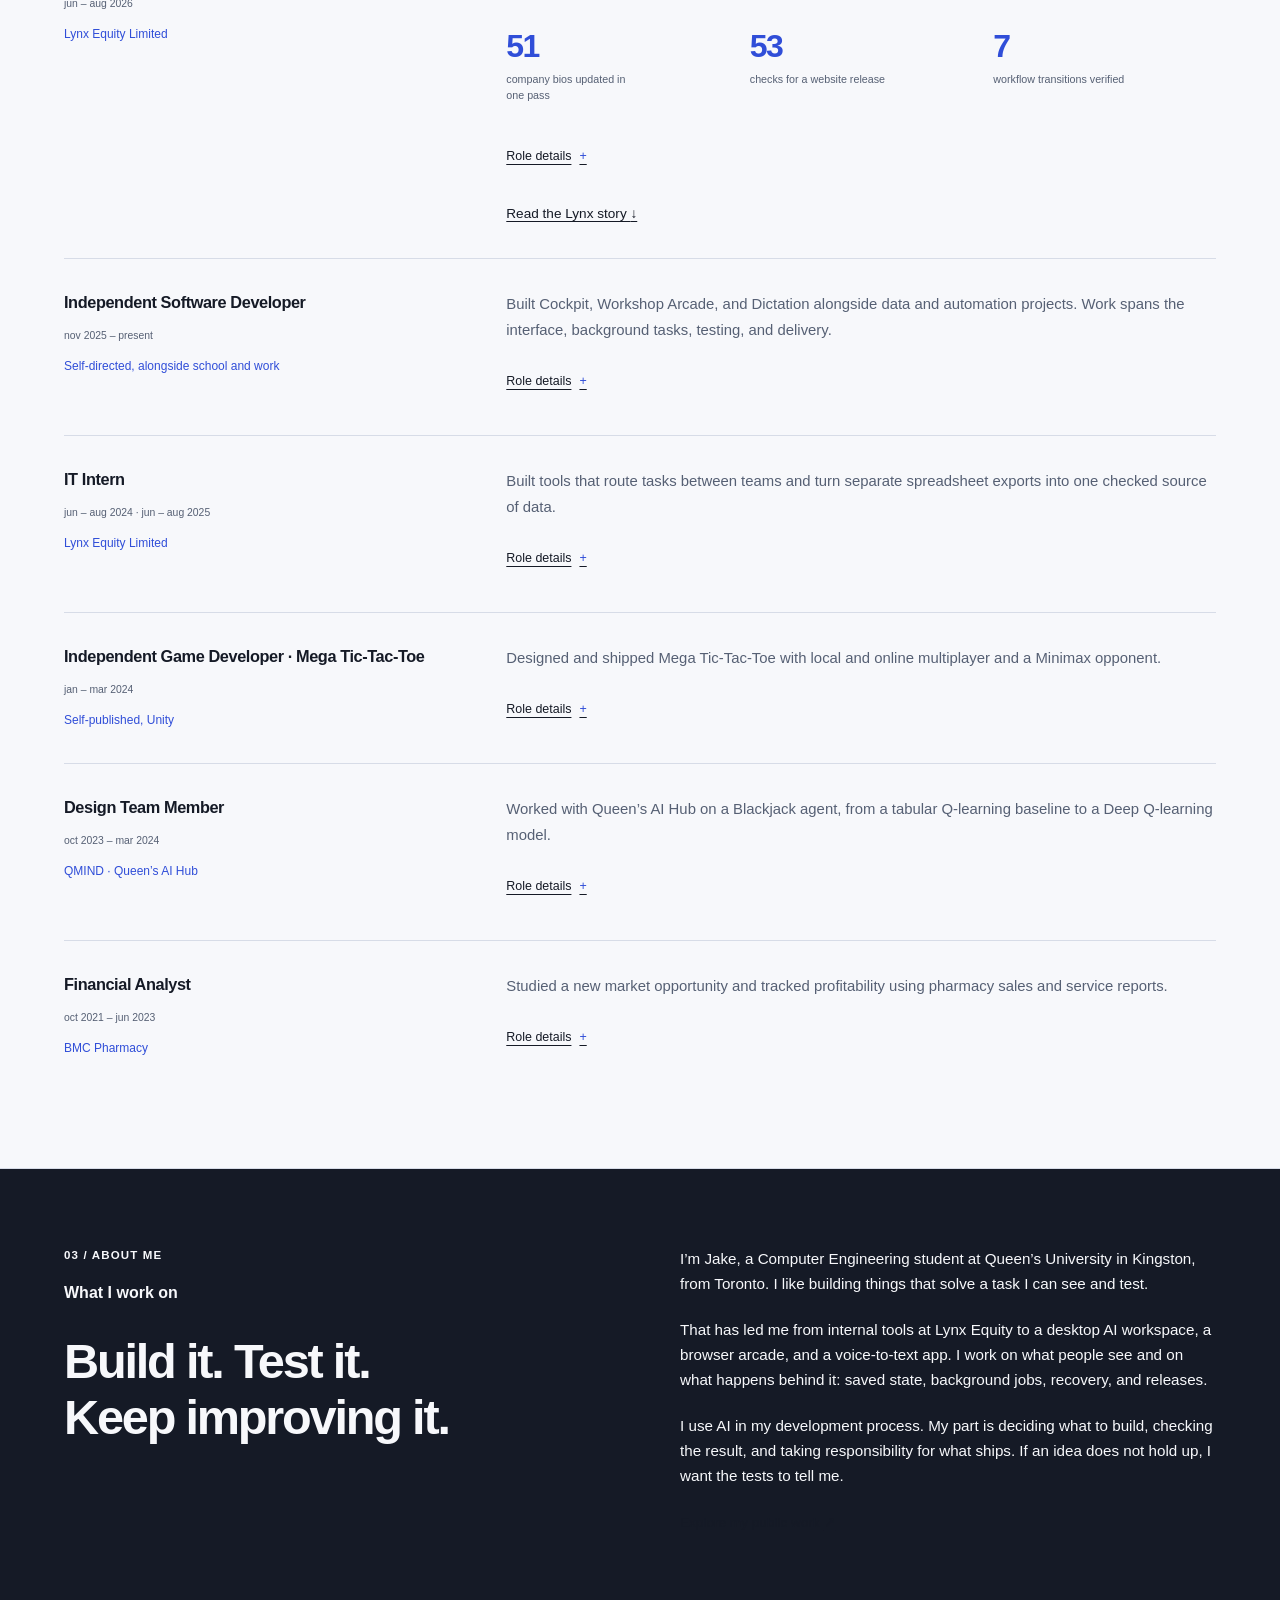
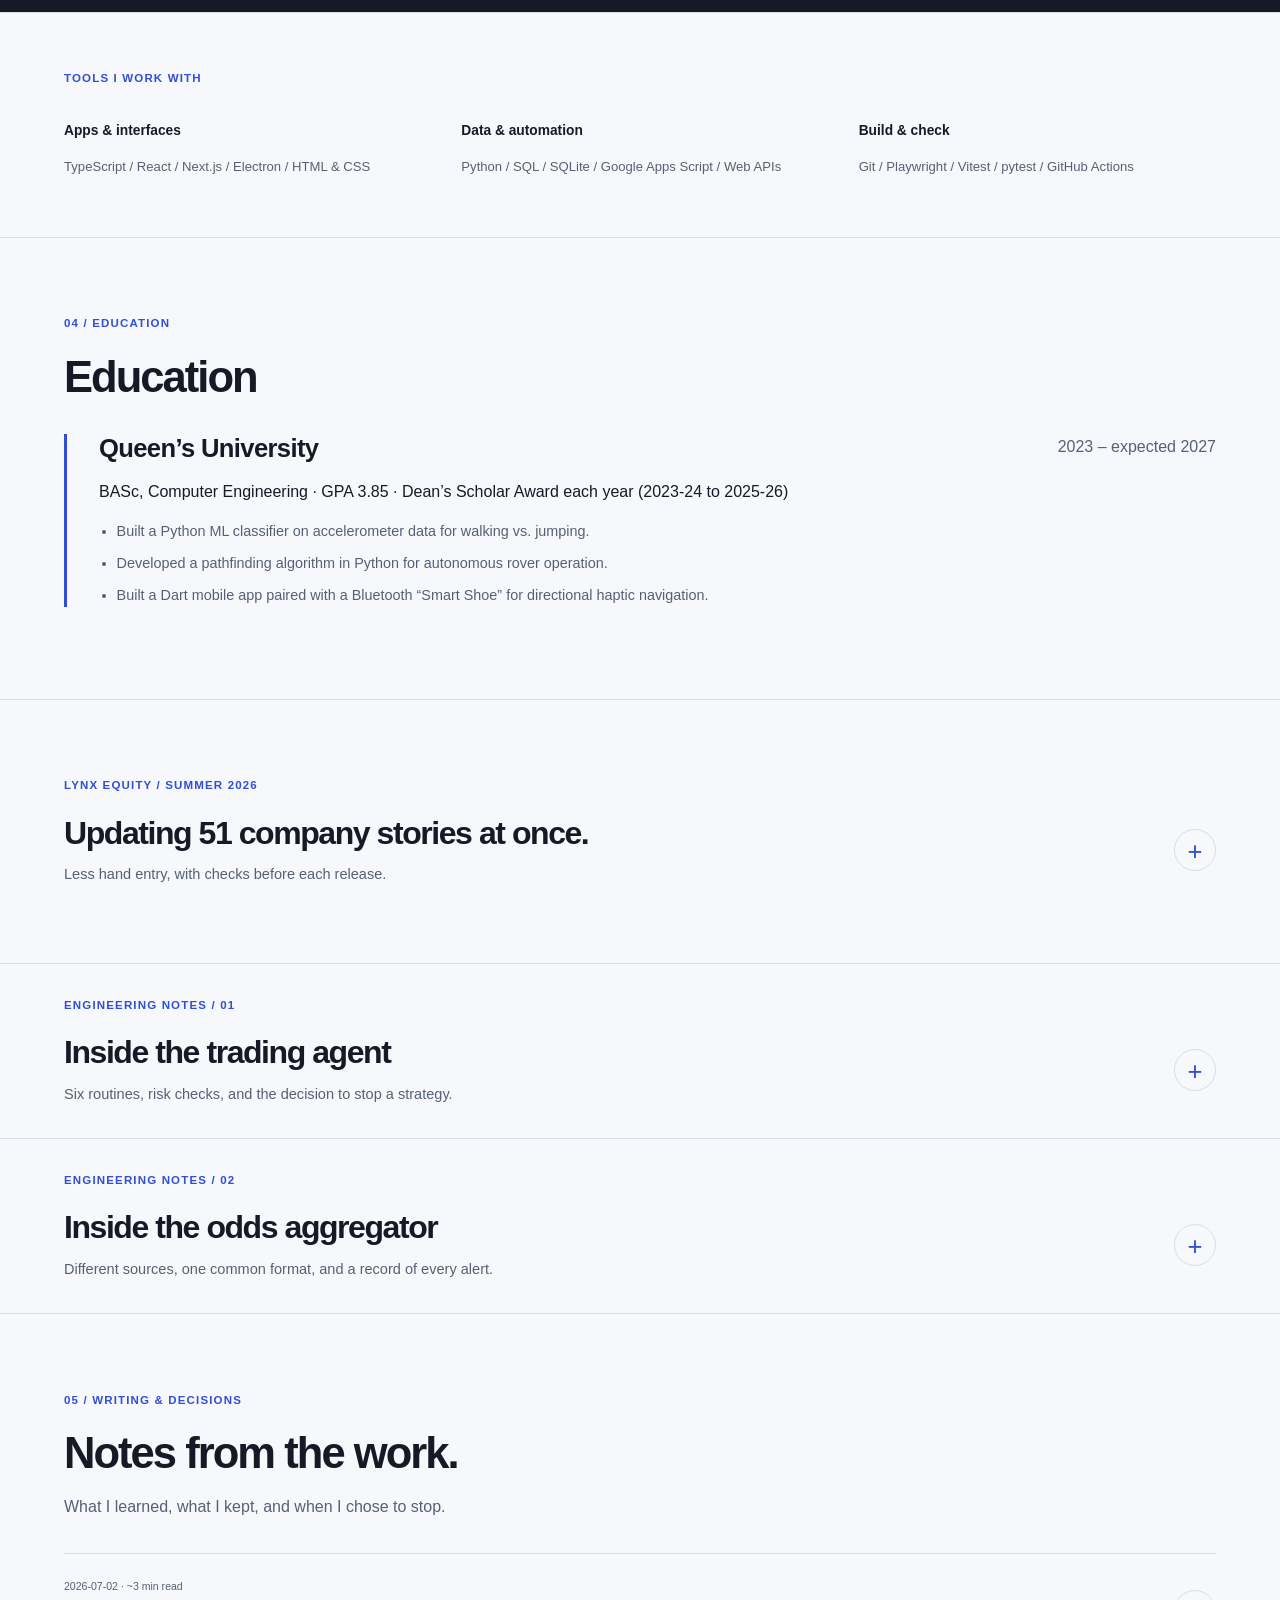
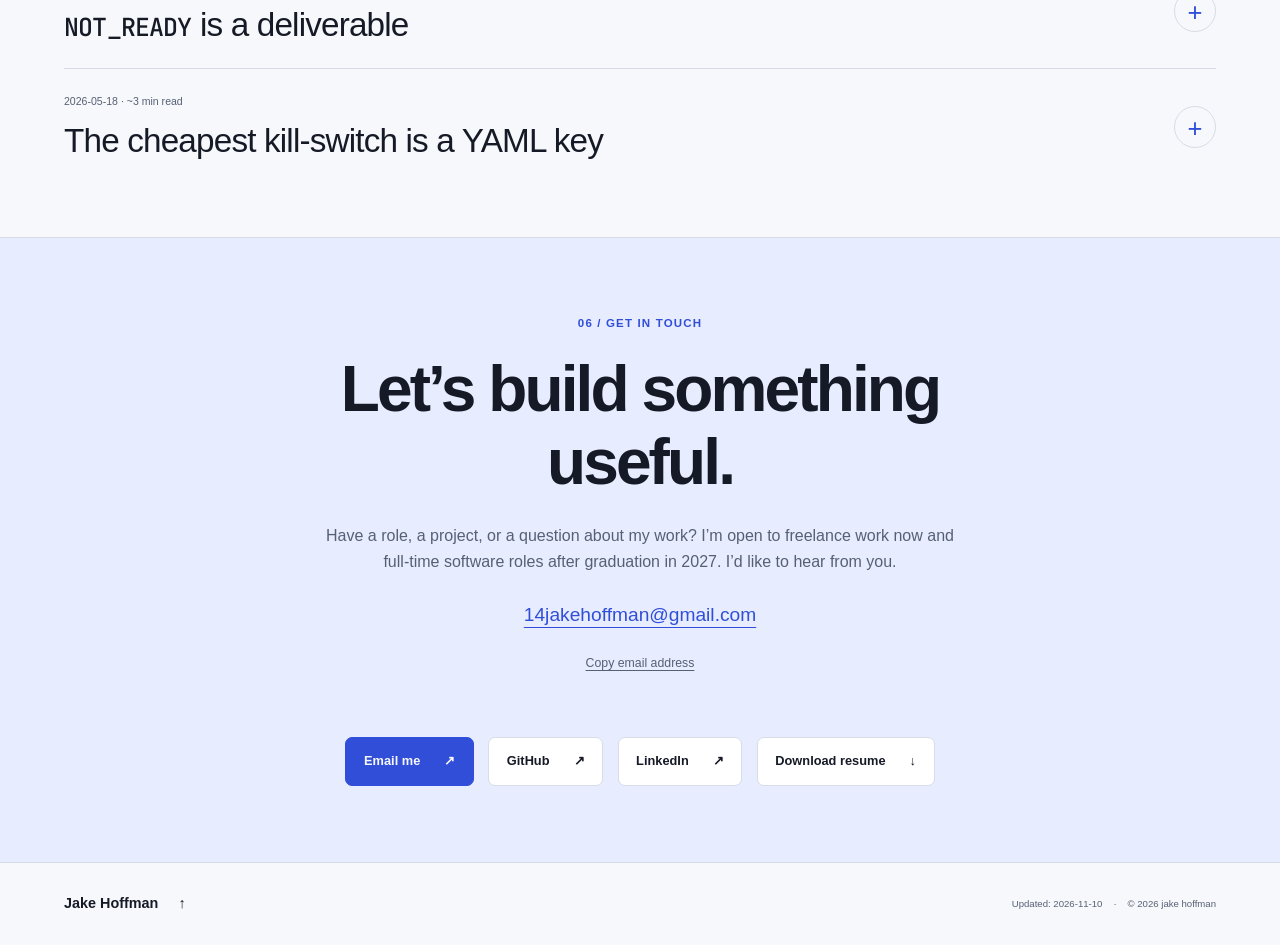
==== commit fe2e0229: "Refresh project facts and add newer Cockpit work Re-read each private project's own records on 2026-" ====
--- a/index.html
+++ b/index.html
@@ -137,13 +137,13 @@
               </header>
               <h3 class="project__name">Cockpit <span class="project__private">private</span></h3>
               <p class="project__what">One desktop workspace for AI-assisted work.</p>
-              <p class="project__outcome"><span>My work &amp; the result</span>Built the Windows app, saved project conversations, scheduled tasks, and a phone companion. Work can continue across tools without starting the conversation again.</p>
-              <p class="project__chips" aria-label="Tools used"><span>TypeScript</span><span>React</span><span>Electron</span><span>Playwright</span></p>
+              <p class="project__outcome"><span>My work &amp; the result</span>Built the Windows app and its phone companion. Work carries on after a restart or a usage limit, and a chat can move between AI engines without starting over.</p>
+              <p class="project__chips" aria-label="Tools used"><span>TypeScript</span><span>React</span><span>Electron</span><span>Vitest</span></p>
               <details class="project__details">
                 <summary>About this project<span class="visually-hidden">: Cockpit</span></summary>
                 <p class="project__body">An Electron and React app that brings Claude, Codex, and local models into a shared project workspace.</p>
-                <p class="project__body">The hard part is keeping the work intact when an engine stops, a limit is reached, or a task resumes later. I built around saved history, explicit stop and retry controls, and recovery that keeps the original request. The app also includes scheduled tasks, a shared terminal, and a phone companion. Packaged releases are checked against the finished installer. Private code. The video shows the real app with prepared example chats.</p>
-                <p class="project__metrics">Windows desktop app &middot; phone companion &middot; saved project history</p>
+                <p class="project__body">The hard part is keeping work intact when something interrupts it. If the app closes, Windows restarts, or a usage limit hits partway through a task, the chat picks up the same request and checks what already ran before it repeats anything. One button hands a chat from Claude to Codex, or back, with the unfinished request and the work done so far. Auto chooses the model and how much effort each request gets. When two chats work in the same project, each gets its own copy of the code, so neither can undo the other&rsquo;s changes. From a phone, you can chat, start work by voice, and open the app&rsquo;s main screens. Releases are checked against the finished installer, and the app has over 5,300 automated tests. Private code. The video shows the real app with prepared example chats.</p>
+                <p class="project__metrics">Claude, Codex &amp; local models &middot; phone companion &middot; 5,300+ tests</p>
               </details>
               </div>
             </article>
@@ -196,7 +196,7 @@
               <details class="project__details">
                 <summary>About this project<span class="visually-hidden">: Dictation</span></summary>
                 <p class="project__body">A phone-friendly web app for live dictation and meeting transcripts, with a separate Python speech worker.</p>
-                <p class="project__body">Notes save on the device, with optional private sharing across devices. Meeting recordings are uploaded for laptop-based transcription and returned with timestamps and speaker labels. I worked on durable uploads, retry recovery, storage changes that preserve notes, and downloads that keep the original audio available. Speaker labels are estimates, and meeting processing still requires the laptop.</p>
+                <p class="project__body">Notes save on the device, with optional private sharing across devices. Meeting recordings are uploaded for laptop-based transcription and returned with timestamps and speaker labels. Recorded phone calls can be imported and transcribed the same way. A wrong speaker label can be fixed with a tap, and meetings of five minutes or more get a topic list made by a local model on the laptop. I worked on durable uploads, retry recovery, storage changes that preserve notes, and downloads that keep the original audio available. Speaker labels and topics are estimates, and meeting processing still requires the laptop.</p>
                 <p class="project__metrics">Browser &amp; phone &middot; local notes &middot; private recording downloads</p>
               </details>
               </div>
@@ -213,18 +213,18 @@
               </header>
               <h3 class="project__name">trader <span class="project__private">private</span></h3>
               <p class="project__what">An S&amp;P 500 paper-trading agent with risk checks built in from the start.</p>
-              <p class="project__outcome"><span>My work &amp; the result</span>Owned the scheduling, risk limits, and audit trail. Closed the strategy after a failed holdout. It never traded real money.</p>
+              <p class="project__outcome"><span>My work &amp; the result</span>Owned the scheduling, risk limits, and audit trail. Closed the first strategy after a failed holdout, then started a new pre-registered test on paper. It has never traded real money.</p>
               <p class="project__chips" aria-label="Tools used"><span>python</span><span>pytest</span><span>ib_async</span><span>finnhub</span></p>
               <p class="project__cta"><a class="btn" href="#case-study">Read the case study <span aria-hidden="true">&darr;</span></a></p>
               <details class="project__details">
                 <summary>About this project<span class="visually-hidden">: trader</span></summary>
-                <p class="project__body">24/7 AI swing-trading agent for S&amp;P 500 equities, driven by six scheduled, idempotent routines.</p>
-                <p class="project__body">Paper-traded on IBKR + Finnhub news. It passed its 30-day graduation gate, then failed a reserved out-of-sample holdout, so I closed the strategy research rather than tune a sixth variant. Designed the risk model, journaling, and kill-switch from day one.</p>
-                <p class="project__metrics">s&amp;p 500 &middot; 6 scheduled agents &middot; ibkr paper</p>
+                <p class="project__body">Unattended AI trading agent for S&amp;P 500 equities, run by scheduled, idempotent routines.</p>
+                <p class="project__body">Paper-traded on IBKR + Finnhub news. The first strategy passed its 30-day graduation gate, then failed a reserved out-of-sample holdout, so I closed that research rather than tune a sixth variant. A new pre-registered study has run on paper since October 2026. Designed the risk model, journaling, and kill-switch from day one.</p>
+                <p class="project__metrics">s&amp;p 500 &middot; 6 scheduled routines &middot; ibkr paper</p>
               <pre class="project__sample" aria-label="Example daemon log" tabindex="0"><span class="sample__dim">// example daemon log</span>
-<span class="sample__dim">[2026-05-12 09:31:02]</span> <span class="sample__ok">scan_premarket</span>: 14 candidates &rarr; <span class="sample__hi">3 passed</span> (volatility gate)
-<span class="sample__dim">[2026-05-12 09:31:18]</span> <span class="sample__ok">place_orders</span>: limit buy 100 NVDA @ 132.40 (paper)
-<span class="sample__dim">[2026-05-12 16:00:01]</span> <span class="sample__ok">eod</span>: pnl +1.23%, 1 fill, 0 reject</pre>
+<span class="sample__dim">[2026-05-12 08:30:02]</span> <span class="sample__ok">pre_market</span>: 14 candidates &rarr; <span class="sample__hi">3 passed</span> (volatility gate)
+<span class="sample__dim">[2026-05-12 09:30:18]</span> <span class="sample__ok">open</span>: limit buy 100 NVDA @ 132.40 (paper)
+<span class="sample__dim">[2026-05-12 16:15:01]</span> <span class="sample__ok">eod</span>: pnl +1.23%, 1 fill, 0 reject</pre>
               </details>
               </div>
             </article>
@@ -236,18 +236,18 @@
                 <span class="project__category">systems</span>
                 <span class="status status--active" role="img" aria-label="Status: active"></span>
                 <span class="project__status-label">ACTIVE</span>
-                <span class="project__last-commit" data-meta="arbitrage.last_commit">last commit: 7d ago</span>
+                <span class="project__last-commit" data-meta="arbitrage.last_commit">last commit: today</span>
               </header>
               <h3 class="project__name">Odds Aggregator <span class="project__private">private</span></h3>
-              <p class="project__what">Turning prices from 19 bookmakers into one stream of checked alerts.</p>
-              <p class="project__outcome"><span>My work &amp; the result</span>Built the collection, normalization, and alert pipeline across 19 bookmakers and seven sports.</p>
+              <p class="project__what">Turning bookmaker prices into one stream of checked alerts.</p>
+              <p class="project__outcome"><span>My work &amp; the result</span>Built the collection, normalization, and alert pipeline, with collectors for 17 bookmakers across seven sports.</p>
               <p class="project__chips" aria-label="Tools used"><span>python</span><span>playwright</span><span>sqlite</span><span>alembic</span></p>
               <p class="project__cta"><a class="btn" href="#case-study-arb">Read the case study <span aria-hidden="true">&darr;</span></a></p>
               <details class="project__details">
                 <summary>About this project<span class="visually-hidden">: Odds Aggregator</span></summary>
-                <p class="project__body">Production arbitrage daemon covering 19 bookmakers across 7 sports.</p>
-                <p class="project__body">Ingest &rarr; normalize &rarr; detect cross-book arbs &rarr; push alerts to Telegram and Discord. Runs 24/7 on a Linux cloud host under systemd, with Alembic-managed schema and replay tooling for postmortems.</p>
-                <p class="project__metrics">19 bookmakers &middot; 7 sports &middot; replayable records</p>
+                <p class="project__body">Production arbitrage daemon with collectors for 17 bookmakers across 7 sports.</p>
+                <p class="project__body">Ingest &rarr; normalize &rarr; detect cross-book arbs &rarr; push alerts to Telegram. Runs 24/7 on a Linux cloud host under systemd, with Alembic-managed schema and replay tooling for postmortems.</p>
+                <p class="project__metrics">17 bookmakers &middot; 7 sports &middot; replayable records</p>
               <pre class="project__sample" aria-label="Example alert payload" tabindex="0"><span class="sample__dim">// example alert payload</span>
 <span class="sample__hi">[ARB]</span> NHL &middot; Edmonton @ Vegas
   pinnacle  EDM -132   &rarr;  stake 0.567
@@ -299,7 +299,7 @@
               <details class="project__details">
                 <summary>About this project<span class="visually-hidden">: market-bot</span></summary>
                 <p class="project__body">Market-making feasibility bot for NDAX, a Canadian crypto exchange. Collected real 24/7 venue data before any trading, ran it through a pre-trade synthesizer, and the verdict came back NOT_READY.</p>
-                <p class="project__body">Collects 24/7 order-book and trade telemetry with no coverage gaps over NDAX&rsquo;s REST + WebSocket feeds into a SQLite WAL store, then scores every pair against a 9-criterion pre-trade synthesizer. After 7 covered days the verdict was NOT_READY across all 75 CAD pairs. The data shows passive retail market making can't clear a flat 0.20%/fill (40 bps round-trip) venue. A queue-aware paper-fill model confirmed it; the one pair that initially passed was bootstrap-validated and rejected as an artifact of a thin sample. The negative verdict IS the deliverable. 258 tests. The collector ran unattended on a systemd cloud host until the verdict came in.</p>
+                <p class="project__body">Collected 24/7 order-book and trade telemetry with no coverage gaps over NDAX&rsquo;s REST + WebSocket feeds into a SQLite WAL store, then scored every pair against a 9-criterion pre-trade synthesizer. After 7 covered days the verdict was NOT_READY across all 75 CAD pairs. The data shows passive retail market making can't clear a flat 0.20%/fill (40 bps round-trip) venue. A queue-aware paper-fill model confirmed it; the one pair that initially passed was bootstrap-validated and rejected as an artifact of a thin sample. The negative verdict IS the deliverable. 258 tests. The collector ran unattended on a systemd cloud host until the verdict came in.</p>
                 <p class="project__metrics">75 pairs &middot; 7 days 24/7 data &middot; 258 tests</p>
               <pre class="project__sample" aria-label="Excerpt from the pre-trade synthesizer verdict" tabindex="0"><span class="sample__dim">// market-bot synth - 7 days 24/7 data, 75 ndax cad pairs</span>
 <span class="sample__dim">[PENGU/CAD]</span> median +239 bps  p10 &minus;408 bps  &rarr; <span class="sample__hi">NOT_READY</span> (thin tail, $9.5k/day)
@@ -482,7 +482,7 @@
               <div class="timeline__body"><p class="role-summary">Built Cockpit, Workshop Arcade, and Dictation alongside data and automation projects. Work spans the interface, background tasks, testing, and delivery.</p>
                 <details class="role-details"><summary>Role details<span class="visually-hidden">: Independent Software Engineer</span></summary>
               <ul class="timeline__bullets">
-                  <li>Built a Windows workspace that brings Claude, Codex, and local models into saved project conversations, with a phone companion and scheduled tasks.</li>
+                  <li>Built a Windows workspace for Claude, Codex, and local models, with one-button handoffs between engines, recovery after restarts and usage limits, and a phone companion.</li>
                   <li>Developed a public arcade of 100 browser games, with search, favorites, continued play, and checks across phone and desktop layouts.</li>
                   <li>Built a dictation and meeting-transcript app with local notes, private sharing, recording downloads, and laptop-based speech processing.</li>
                 </ul>
@@ -620,32 +620,32 @@
             <div class="case-detail__body">
           <p class="case-study__lede">
             Six scheduled, idempotent routines on IBKR paper + Finnhub news.
-            Paper-trading the S&amp;P 500 behind a kill-switch and a
-            pre-registered graduation gate. It passed that gate and then failed
-            a reserved holdout, so it never went live.
+            The first strategy paper-traded the S&amp;P 500 behind a
+            kill-switch and a pre-registered graduation gate. It passed that
+            gate, then failed a reserved holdout, so it never went live.
           </p>
 
           <ol class="architecture-flow" aria-label="Trading agent routines">
-            <li><span class="architecture-flow__number" aria-hidden="true">01</span><strong>Scan</strong><span>Find candidates before the market opens.</span></li>
-            <li><span class="architecture-flow__number" aria-hidden="true">02</span><strong>Check risk</strong><span>Apply limits and the paper-trading gate.</span></li>
-            <li><span class="architecture-flow__number" aria-hidden="true">03</span><strong>Place orders</strong><span>Send approved orders to the paper account.</span></li>
-            <li><span class="architecture-flow__number" aria-hidden="true">04</span><strong>Monitor</strong><span>Track positions while the market is open.</span></li>
-            <li><span class="architecture-flow__number" aria-hidden="true">05</span><strong>Close the day</strong><span>Record results and update risk counters.</span></li>
-            <li><span class="architecture-flow__number" aria-hidden="true">06</span><strong>Journal</strong><span>Keep the record each routine works from.</span></li>
+            <li><span class="architecture-flow__number" aria-hidden="true">01</span><strong>Pre-market</strong><span>Plan the day. Places no trades.</span></li>
+            <li><span class="architecture-flow__number" aria-hidden="true">02</span><strong>Open</strong><span>Carry out the plan after a fresh check.</span></li>
+            <li><span class="architecture-flow__number" aria-hidden="true">03</span><strong>Midday</strong><span>Review the morning and add setups if they still hold.</span></li>
+            <li><span class="architecture-flow__number" aria-hidden="true">04</span><strong>Monitor</strong><span>Watch risk every 30 minutes. Cannot open positions.</span></li>
+            <li><span class="architecture-flow__number" aria-hidden="true">05</span><strong>Close</strong><span>Clean up five minutes before the bell.</span></li>
+            <li><span class="architecture-flow__number" aria-hidden="true">06</span><strong>End of day</strong><span>Email a summary of the day.</span></li>
           </ol>
 
           <div class="case-study__prose">
             <h3>The problem</h3>
-            <p>A monolith trading bot is one place where every bug becomes a money bug. Splitting the work across six small, idempotent routines means each one can be tested in isolation, re-run safely on failure, and reasoned about on its own. <code>scan_premarket</code> only knows how to filter candidates; <code>gate</code> only knows the risk rules; <code>place_orders</code> only knows the IBKR API. They communicate through the journal, not in-process state.</p>
+            <p>A monolith trading bot is one place where every bug becomes a money bug. Splitting the work across six small, idempotent routines means each one can be tested in isolation, re-run safely on failure, and reasoned about on its own. <code>pre_market</code> plans the day and writes no trades. <code>open</code> carries out that plan after a fresh check, and <code>monitor</code> watches risk without being able to open a position. They communicate through the day&rsquo;s journal, not in-process state.</p>
 
             <h3>The risk model</h3>
-            <p>Default is paper. The kill-switch is a single YAML key (<code>kill_switch.enabled: true</code>) read at the top of every routine. Flip it and the system stops opening positions at the next scheduled tick. Risk counters (per-trade, per-day, per-week) live in committed JSON so the state survives restarts and is reviewable in a diff. The 30-day paper gate is enforced by <code>gate</code> reading a graduation file written only by the EOD routine.</p>
+            <p>Default is paper. The kill-switch is one YAML file, <code>config/kill_switch.yaml</code>, which the routines that plan and open positions check before acting. A single-day loss of 8% sets it automatically and halts new entries until someone clears it by hand. The first strategy also had an 8% stop on every trade and breakers at a 3% daily and 7% weekly drawdown. The 30-day paper gate was scored against a window manifest that fails safe, so a missing or unreadable manifest counts as an invalid window.</p>
 
             <h3>What I learned</h3>
             <p>Three things I&rsquo;d repeat on the next agent like this: idempotent scheduled routines from day one (the monolith refactor I avoided would have eaten weeks); kill-switch and risk gates <em>before</em> any trading logic, so strategy iteration can&rsquo;t corrupt state; observability turned out to be the hardest engineering problem, not the math. Knowing <em>why</em> the agent made each call was harder than getting it to make calls at all.</p>
 
             <h3>How it resolved</h3>
-            <p>The paper window closed on 2026-08-12 and passed all six graduation gates, including positive alpha against SPY. A reserved out-of-sample holdout, pre-registered before it ran, failed the next day. The strategy had already been measured against three long historical windows and trailed SPY in all three. Those 30 paper days were the only stretch it ever beat the index, and the margin sat inside the standard error. Five pre-registered improvements had failed by then, so I closed the strategy research rather than tune a sixth variant against a spent holdout. It never traded real money. The bot still runs on paper, which costs nothing, and the scheduling, risk and audit machinery now carries a pre-registered forward study that runs into 2027.</p>
+            <p>The paper window closed on 2026-08-12 and passed all six graduation gates, including positive alpha against SPY. A reserved out-of-sample holdout, pre-registered before it ran, failed the next day. The strategy had already been measured against three long historical windows and trailed SPY in all three. Those 30 paper days were the only stretch it ever beat the index, and the margin sat inside the standard error. Five pre-registered improvements had failed by then, so I closed the strategy research rather than tune a sixth variant against a spent holdout. It never traded real money. The bot still runs on paper. Since October 2026 the same scheduling, risk and audit machinery has run a new pre-registered study, an S&amp;P 500 index core with 30% held in five-day positions bought on good overnight news. Its first verdict is due in October 2027.</p>
           </div>
             </div>
           </details>
@@ -658,10 +658,10 @@
             <summary><span class="detail-heading"><h2>Inside the odds aggregator</h2><span>Different sources, one common format, and a record of every alert.</span></span><span class="detail-sign" aria-hidden="true"></span></summary>
             <div class="case-detail__body">
           <p class="case-study__lede">
-            Nineteen bookmakers, seven sports, polled continuously. When prices on
-            the same outcome diverge enough to clear the vig and transaction
-            friction, an alert fires to Telegram and Discord within seconds of
-            the gap opening. Runs unattended on a Linux cloud host under
+            It has collectors for seventeen bookmakers across seven sports, and
+            the books in use are polled continuously. When prices on the same
+            outcome diverge enough to clear the vig and transaction friction,
+            an alert goes to Telegram. Runs unattended on a Linux cloud host under
             systemd, with a watchdog on a separate machine and replay
             tooling for postmortems.
           </p>
@@ -670,19 +670,19 @@
             <li><span class="architecture-flow__number" aria-hidden="true">01</span><strong>Collect</strong><span>Read prices from the bookmaker sources.</span></li>
             <li><span class="architecture-flow__number" aria-hidden="true">02</span><strong>Normalize</strong><span>Give matching markets a common name.</span></li>
             <li><span class="architecture-flow__number" aria-hidden="true">03</span><strong>Compare</strong><span>Check cross-book prices for a possible edge.</span></li>
-            <li><span class="architecture-flow__number" aria-hidden="true">04</span><strong>Alert</strong><span>Send matches to Telegram and Discord.</span></li>
+            <li><span class="architecture-flow__number" aria-hidden="true">04</span><strong>Alert</strong><span>Send matches to Telegram.</span></li>
             <li><span class="architecture-flow__number" aria-hidden="true">05</span><strong>Record</strong><span>Keep the inputs for replay and review.</span></li>
           </ol>
 
           <div class="case-study__prose">
             <h3>The problem</h3>
-            <p>A real-time cross-book ingester sounds simple and isn&rsquo;t. Each book formats markets differently, prices go stale within seconds, and books vary wildly in scrape-friendliness. <code>FanDuel</code> removed itself with bot detection; <code>Pinnacle</code> requires auth. An arb that&rsquo;s real on paper is often gone by the time you see it; an arb that looks &ldquo;available&rdquo; is often a stale price. The hard part isn&rsquo;t math, it&rsquo;s <em>fresh</em> math.</p>
+            <p>A real-time cross-book ingester sounds simple and isn&rsquo;t. Each book formats markets differently, prices go stale within seconds, and books vary wildly in scrape-friendliness. <code>FanDuel</code> removed itself with bot detection, and <code>Pinnacle</code> shows fewer markets without a sign-in. An arb that&rsquo;s real on paper is often gone by the time you see it, and one that looks available is often a stale price. The hard part isn&rsquo;t math, it&rsquo;s <em>fresh</em> math.</p>
 
             <h3>The system</h3>
             <p>Per-book ingest workers feed a normalization layer that canonicalizes markets (so <code>Moneyline</code> on BetMGM resolves to the same key as <code>h2h</code> on Pinnacle). The arb detector walks canonical odds for each event, converts to implied probabilities, and flags any cross-book combination where &Sigma; implied &lt; 1 minus a configurable edge floor. SQLite with Alembic handles schema evolution. Over ten migrations so far. A separate journal table records every raw scrape, which means failures and false-positives are replayable against the exact inputs that produced them.</p>
 
-            <h3>What I learned / what&rsquo;s next</h3>
-            <p>Production scrapers fail in interesting ways. The most underestimated work was <em>defensive ingestion</em>, meaning per-book health scoring, automatic backoff on bot detection, and tolerance for intermittent clusters. The math layer was small; the operations layer was most of it. Next step: a paper-trading recorder that attributes realized P&amp;L to historical alerts without actually placing bets, so the alert pipeline can be calibrated against real outcomes.</p>
+            <h3>What I learned</h3>
+            <p>Production scrapers fail in interesting ways. The most underestimated work was <em>defensive ingestion</em>, meaning per-book health scoring, automatic backoff on bot detection, and tolerance for intermittent clusters. The math layer was small, and the operations layer was most of it.</p>
           </div>
             </div>
           </details>
@@ -775,7 +775,7 @@
       <div class="container site-footer__inner">
         <a class="footer-brand" href="#top">Jake Hoffman <span aria-hidden="true">↑</span></a>
         <p class="site-footer__meta">
-          <span data-meta="last_deployed">Updated: 2026-09-24</span>
+          <span data-meta="last_deployed">Updated: 2026-11-10</span>
           <span class="site-footer__sep">&middot;</span>
           <span>&copy; <span id="footer-year">2026</span> jake hoffman</span>
         </p>
